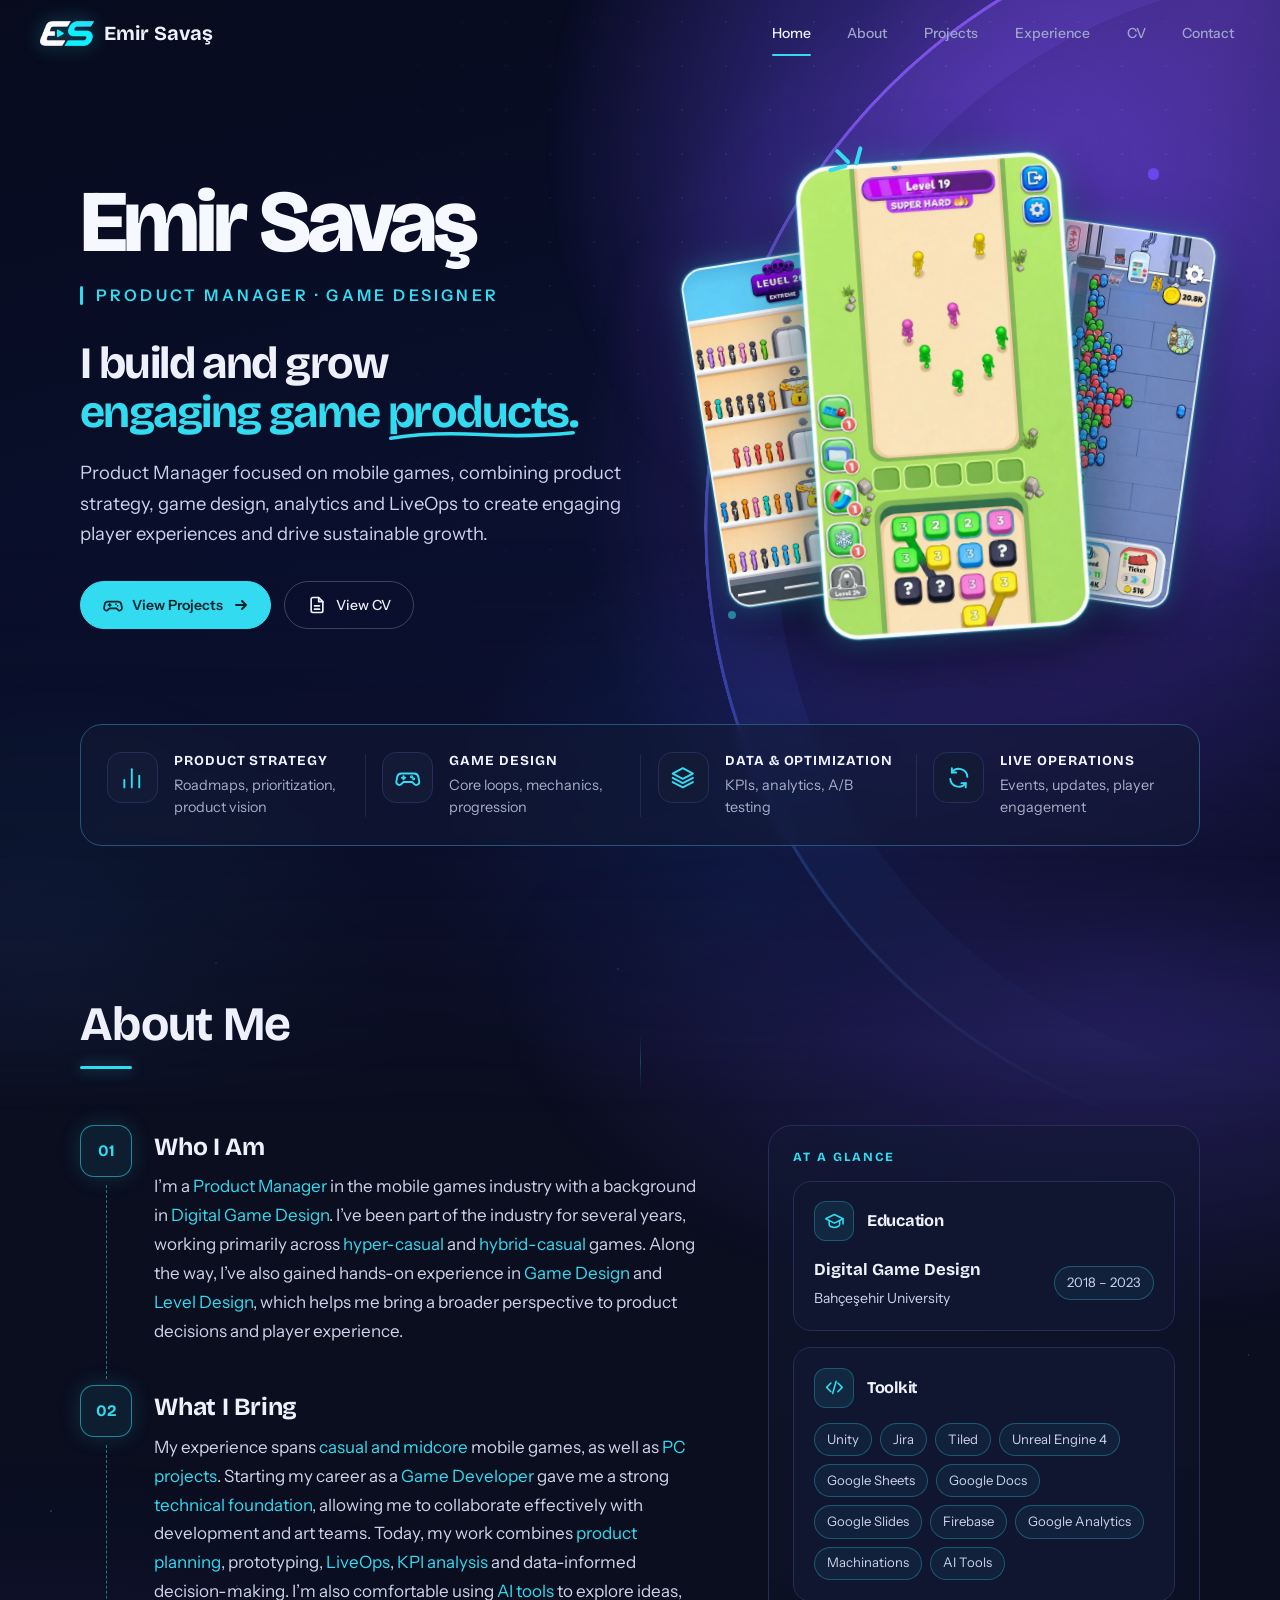
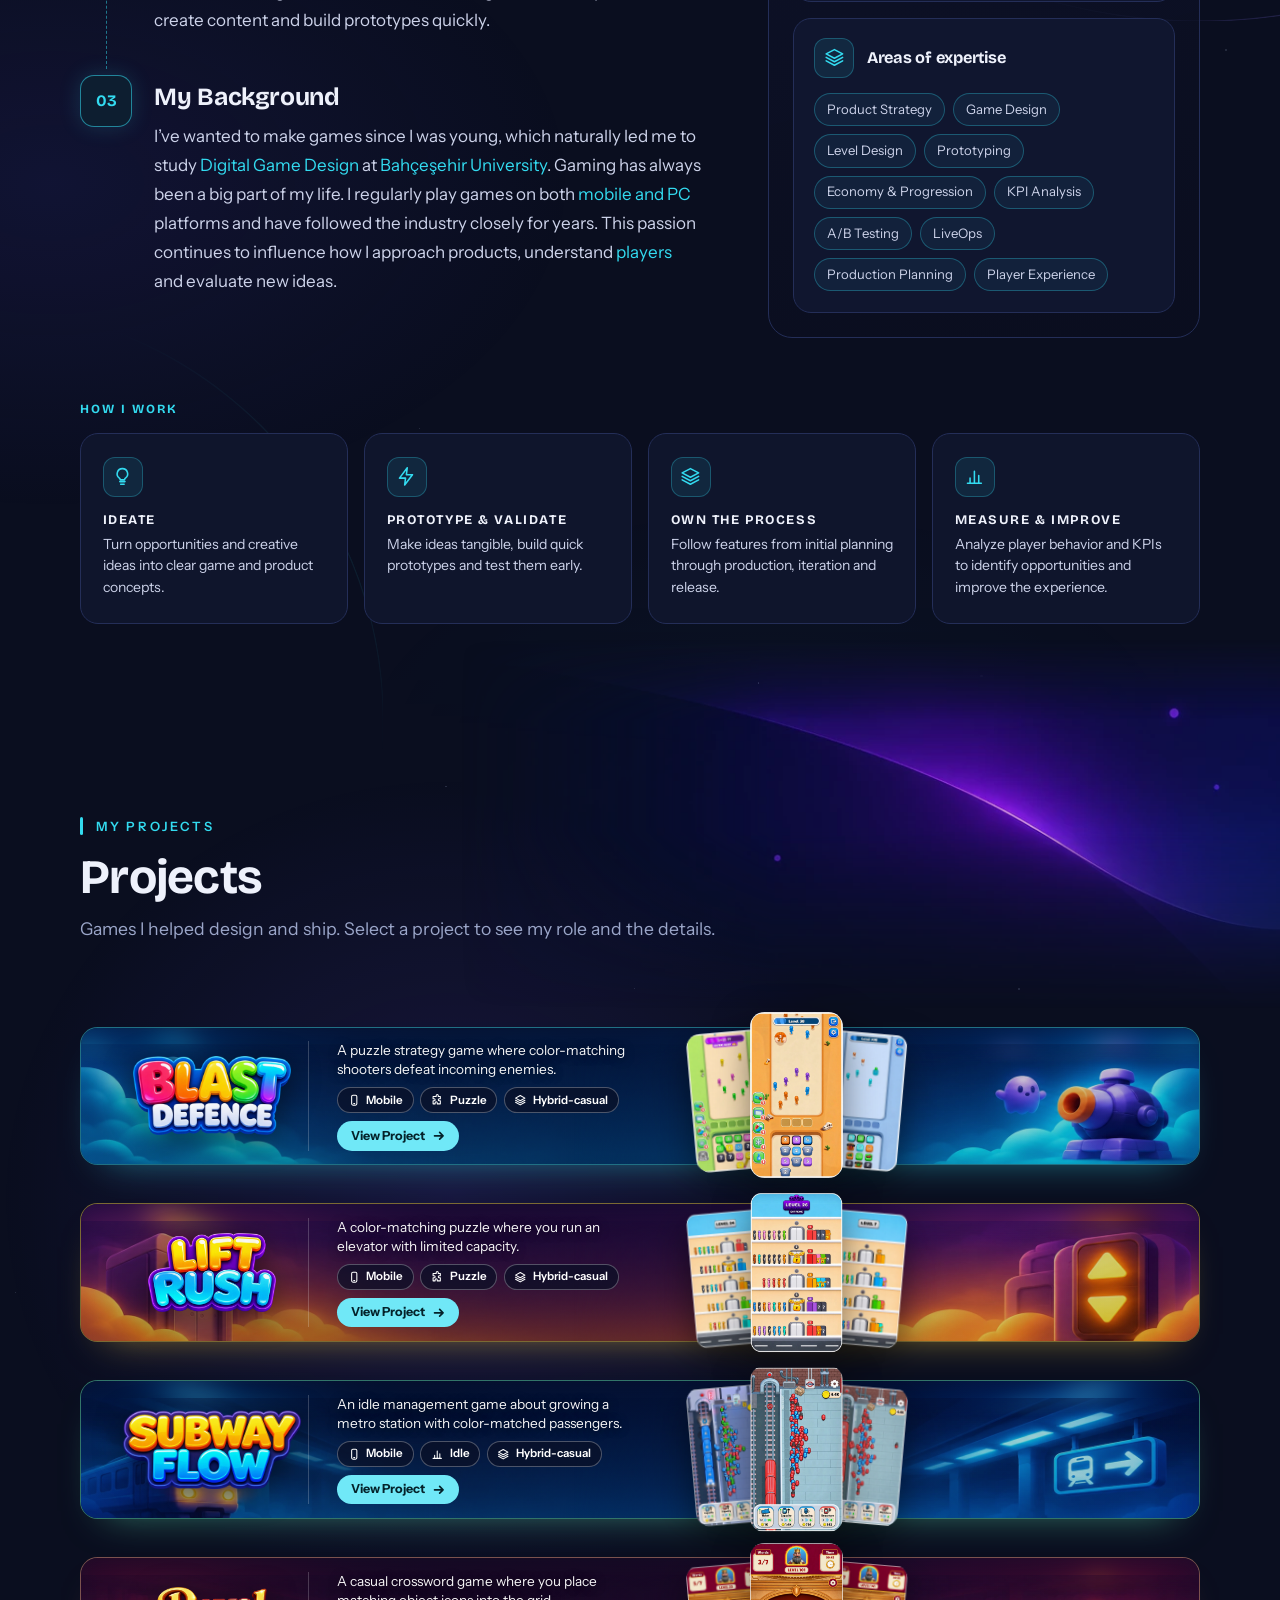
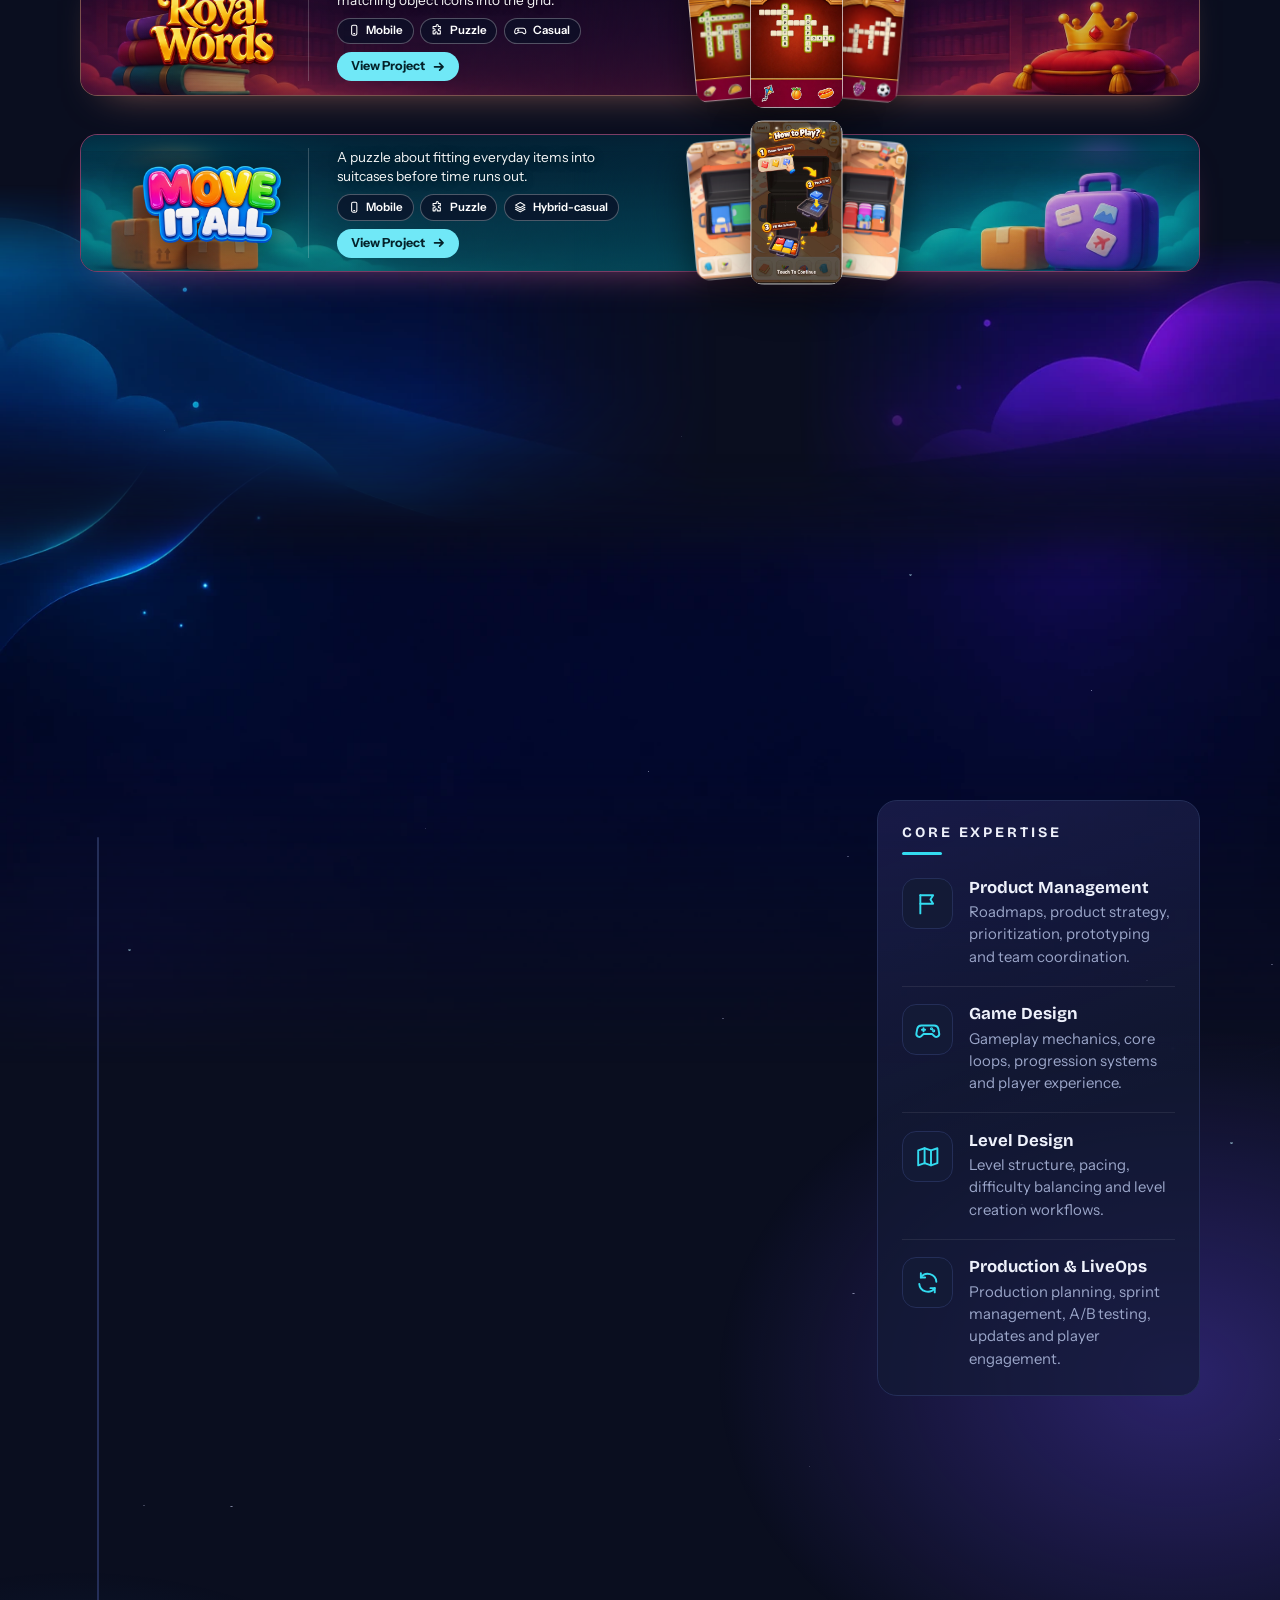
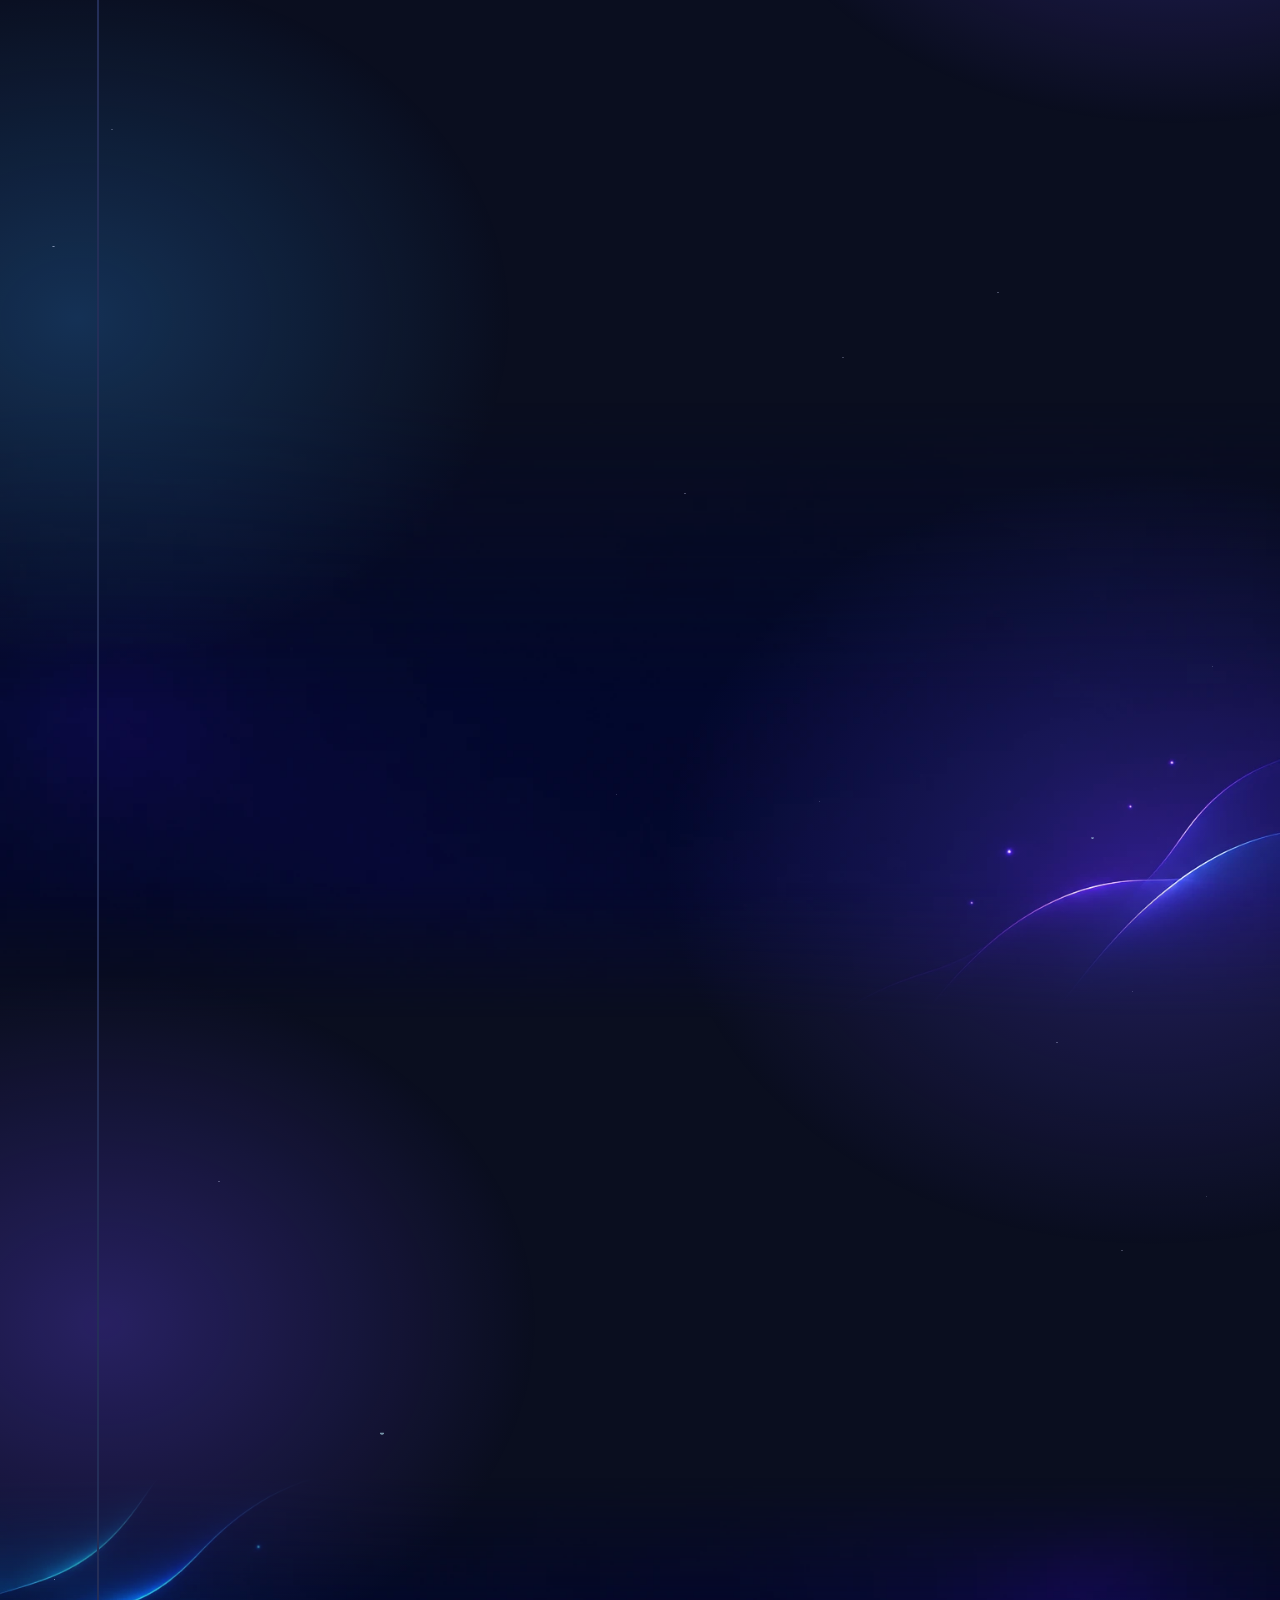
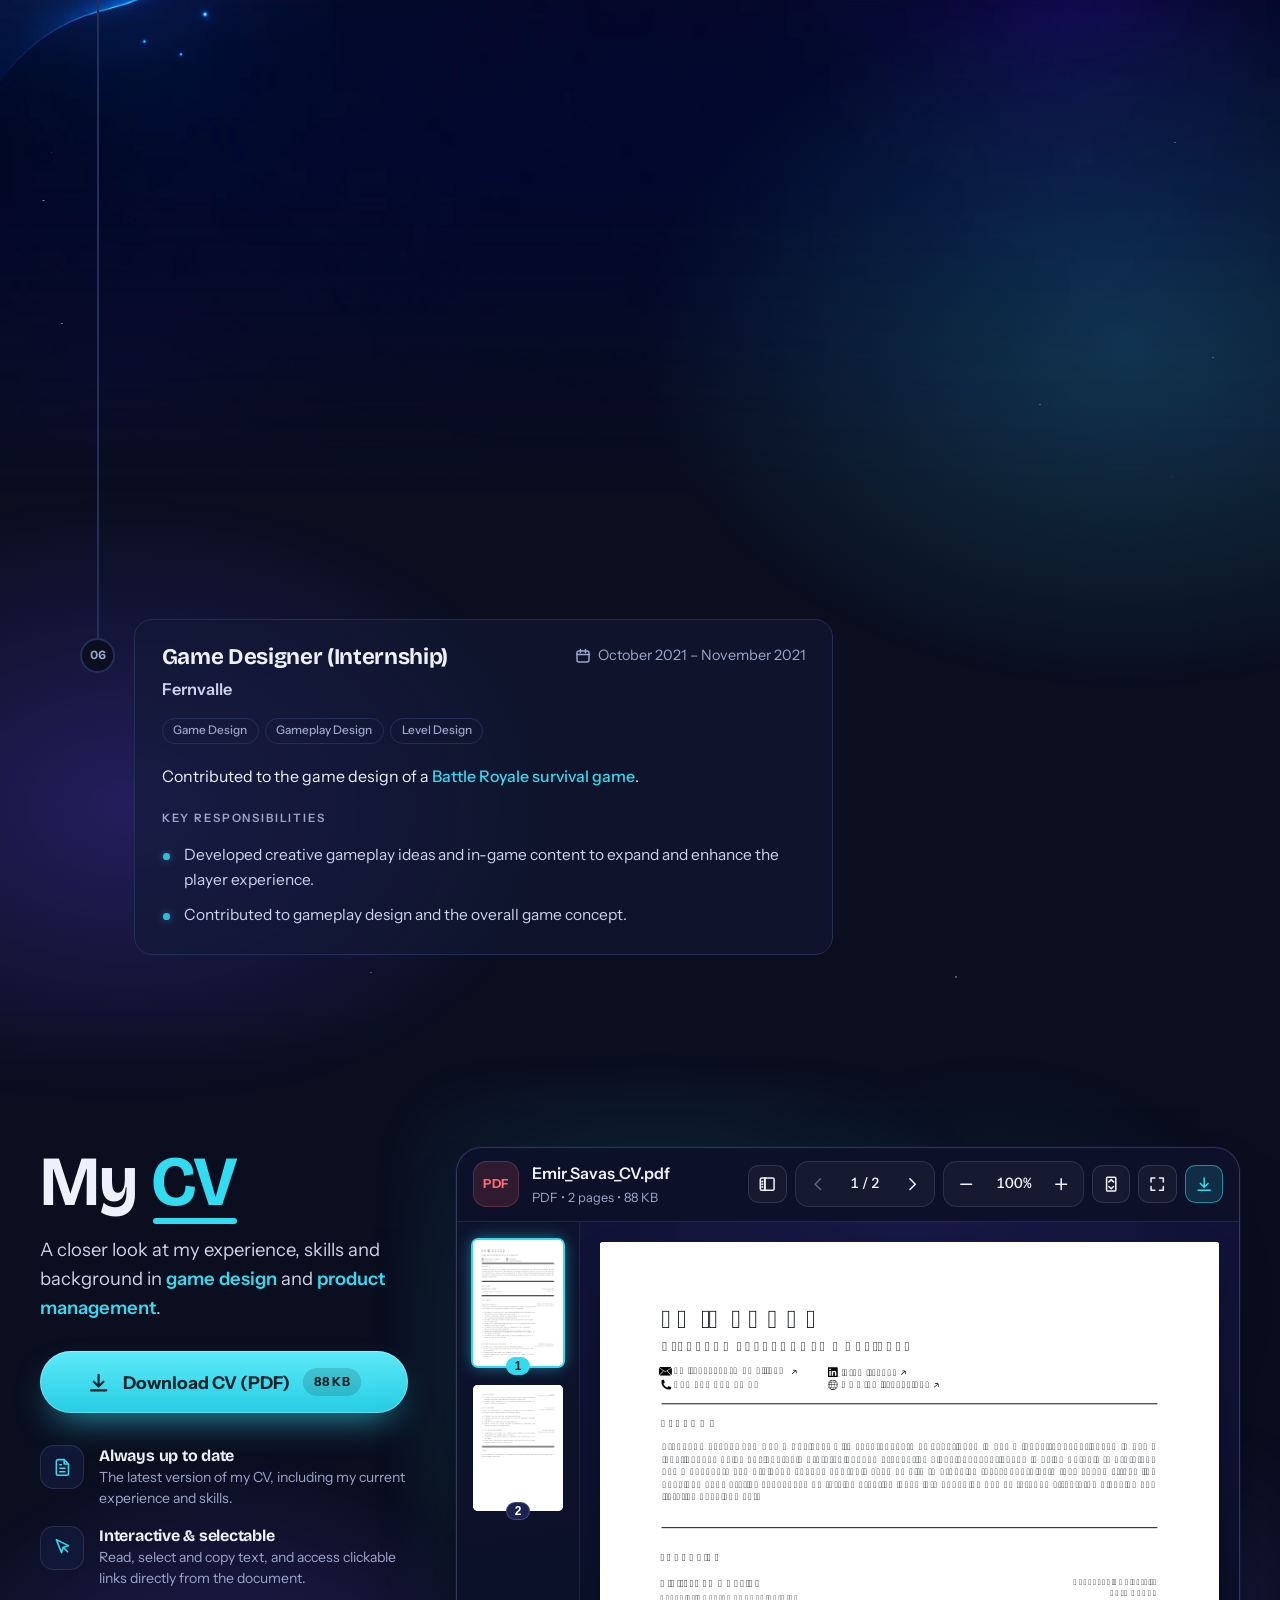
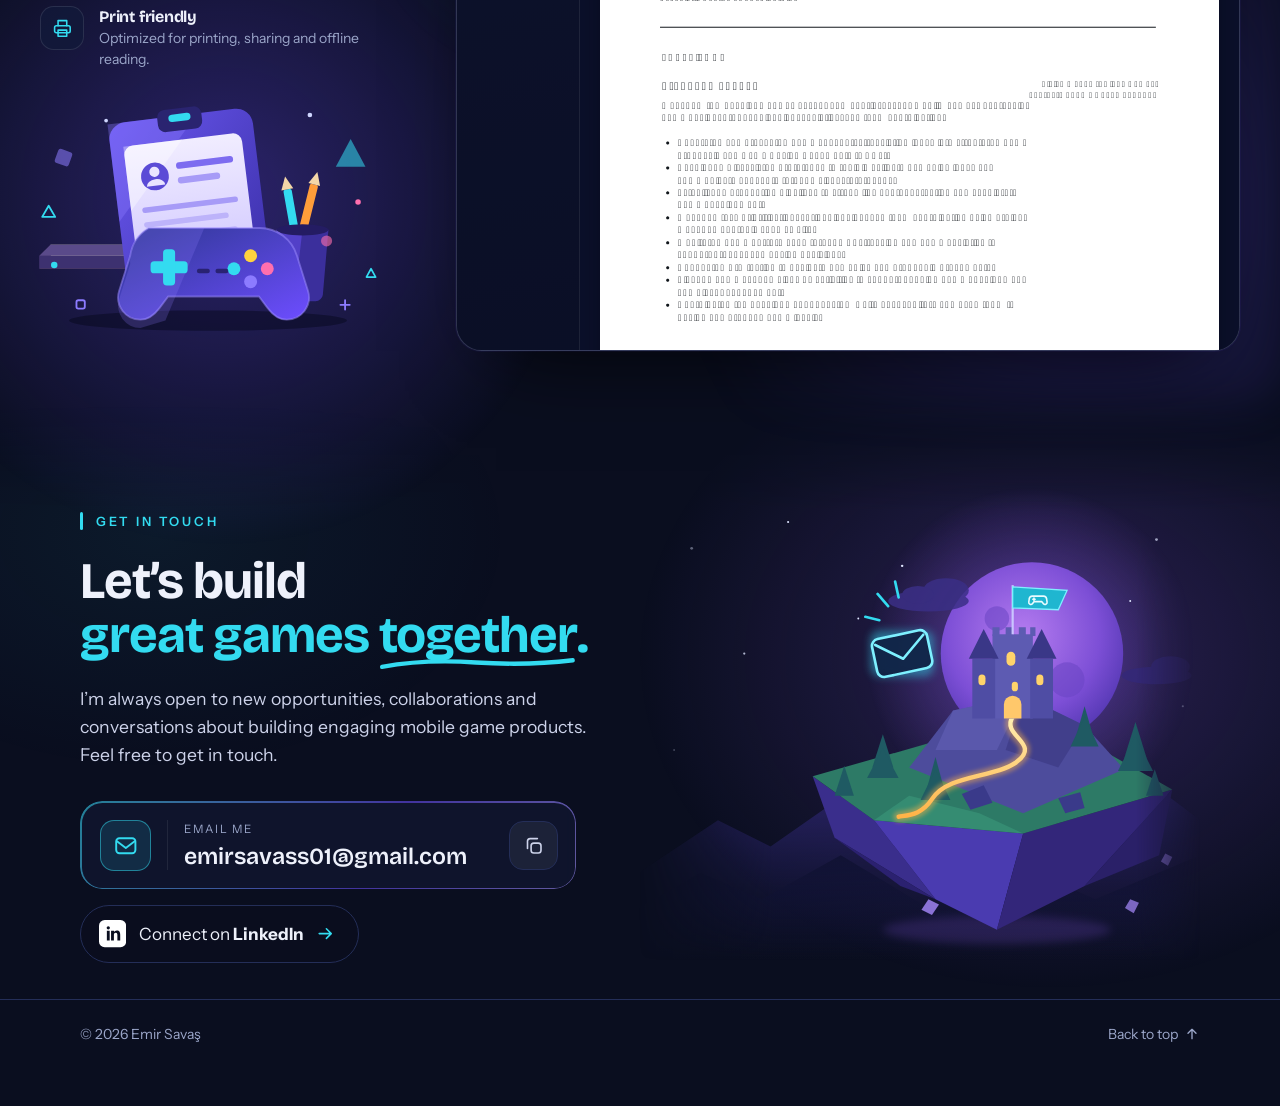
==== index.html @ 20f8f29f "Move It All: role, Tools & Workflow and AI-Assisted Visuals card title Co-Authored-By: Claude Opus 5" ====
<!doctype html>
<html lang="en">
<head>
  <meta charset="utf-8">
  <meta name="viewport" content="width=device-width, initial-scale=1">
  <title>Emir Savaş | Product Manager and Game Designer</title>
  <meta name="description" content="Portfolio of Emir Savaş, a product manager and game designer working on casual and hybrid-casual mobile games.">
  <meta name="theme-color" content="#0a0e1f">
  <link rel="icon" type="image/png" sizes="32x32" href="assets/brand/favicon-32.png">
  <link rel="icon" type="image/png" sizes="64x64" href="assets/brand/favicon-64.png">
  <link rel="apple-touch-icon" href="assets/brand/apple-touch-icon.png">
  <link rel="preconnect" href="https://fonts.googleapis.com">
  <link rel="preconnect" href="https://fonts.gstatic.com" crossorigin>
  <link href="https://fonts.googleapis.com/css2?family=Bricolage+Grotesque:opsz,wght@12..96,500;12..96,700&family=Instrument+Sans:wght@400;500;600&display=swap" rel="stylesheet">
  <script>document.documentElement.classList.add("js");</script>
  <link rel="stylesheet" href="style.css?v=80">
</head>
<body>
  <a class="skip" href="#about" id="skip-link">Skip to content</a>

  <header class="topbar" id="topbar">
    <a class="brand" href="#top" id="brand">
      <img class="brand-mark" src="assets/brand/es-logo-nav.png" alt="" width="46" height="24" aria-hidden="true">
      <span id="brand-name"></span>
    </a>
    <button type="button" class="nav-toggle" id="nav-toggle" aria-expanded="false" aria-controls="nav">
      <span class="nav-toggle-bars" aria-hidden="true"></span>
      <span class="sr-only" id="nav-toggle-label">Menu</span>
    </button>
    <nav id="nav" aria-label="Main"></nav>
  </header>

  <main>
    <section class="hero" id="top" aria-labelledby="hero-name">
      <div class="hero-bg" aria-hidden="true">
        <span class="glow glow-purple"></span>
        <span class="glow glow-cyan"></span>
        <span class="arc arc-a"></span>
        <span class="arc arc-a glow"></span>
        <span class="arc arc-b"></span>
        <span class="arc arc-b glow"></span>
        <span class="dots"></span>
        <span class="particles" id="particles"></span>
      </div>
      <div class="wrap hero-grid">
        <div class="hero-copy">
          <h1 class="hero-name" id="hero-name"></h1>
          <p class="hero-label" id="hero-label"></p>
          <h2 class="hero-headline" id="hero-title"></h2>
          <p class="hero-text" id="hero-text"></p>
          <div class="btn-row" id="hero-actions"></div>
        </div>
        <div class="hero-art" id="hero-art" aria-hidden="true"></div>
      </div>
      <div class="wrap">
        <ul class="expertise" id="expertise"></ul>
      </div>
    </section>

    <section class="wrap section about-section" id="about" aria-labelledby="about-h">
      <div class="ab-bg" aria-hidden="true"><span class="ab-arc ab-arc-a"></span><span class="ab-arc ab-arc-b"></span><span class="ab-dots" id="ab-dots"></span></div>
      <header class="sec-head ab-head"><h2 id="about-h"></h2></header>
      <div class="ab-grid">
        <ol class="ab-steps" id="about-steps"></ol>
        <aside class="ab-side" aria-labelledby="gl-h">
          <h3 class="ab-panel-h" id="gl-h"></h3>
          <div class="glance-list" id="glance-list"></div>
        </aside>
      </div>
      <div class="ab-how" id="about-how" role="group" aria-labelledby="how-label">
        <h3 class="how-label" id="how-label"></h3>
        <ul class="how-list" id="how-list"></ul>
      </div>
    </section>

    <section class="section projects" id="projects" aria-labelledby="proj-h">
      <div class="pj-bg" aria-hidden="true"><span class="pj-tr"></span><span class="pj-bl"></span><span class="pj-br"></span><span class="pj-dots" id="pj-dots"></span></div>
      <div class="wrap">
        <header class="sec-head">
          <p class="eyebrow" id="proj-eyebrow"></p>
          <h2 id="proj-h"></h2>
          <p class="sec-sub" id="proj-intro"></p>
        </header>
      </div>
      <div class="wrap">
        <ul class="pbanners" id="banners"></ul>
      </div>
    </section>

    <section class="section journey-section" id="experience" aria-labelledby="exp-h">
      <div class="exp-bg" aria-hidden="true"><i></i><span class="exp-stars" id="exp-stars"></span></div>
      <div class="wrap">
      <header class="sec-head">
        <p class="eyebrow" id="exp-eyebrow"></p>
        <h2 id="exp-h"></h2>
        <p class="sec-sub" id="exp-sub"></p>
        <svg class="route" viewBox="0 0 260 90" aria-hidden="true"><path d="M4 70c26-4 40 8 66-4s34-30 62-34 38 14 64 6 36-34 52-38"/><circle cx="70" cy="66" r="5"/><circle cx="196" cy="40" r="6"/><path class="flag" d="M242 6v26M242 6l16 6-16 7"/></svg>
      </header>
      <div class="exp-layout">
        <ol class="journey" id="journey"></ol>
        <aside class="core" aria-labelledby="core-h">
          <h3 id="core-h"></h3>
          <ul class="core-list" id="core-list"></ul>
        </aside>
      </div>
      </div>
    </section>

    <section class="section cv-section" id="cv" aria-labelledby="cv-h">
      <div class="cv-wrap">
        <div class="cv-intro">
          <h2 id="cv-h"></h2>
          <p class="cv-desc" id="cv-text"></p>
          <div class="cv-actions" id="cv-actions"></div>
          <ul class="cv-feats" id="cv-feats"></ul>
          <svg class="cv-art" viewBox="0 0 380 252" aria-hidden="true" focusable="false">
            <defs>
              <linearGradient id="ca-board" x1="0" y1="0" x2="1" y2="1"><stop offset="0" stop-color="#6a58f0"/><stop offset="1" stop-color="#3b2fa8"/></linearGradient>
              <linearGradient id="ca-pad" x1="0" y1="0" x2="1" y2="1"><stop offset="0" stop-color="#2d3790"/><stop offset="1" stop-color="#6d4dff"/></linearGradient>
              <linearGradient id="ca-paper" x1="0" y1="0" x2="0" y2="1"><stop offset="0" stop-color="#f1edff"/><stop offset="1" stop-color="#cfc6ff"/></linearGradient>
            </defs>
            <ellipse cx="190" cy="236" rx="150" ry="11" fill="#05081a" opacity=".45"/>
            <!-- book -->
            <g transform="translate(8 150)">
              <polygon points="0,30 100,30 112,18 12,18" fill="#7a5a4a"/>
              <polygon points="12,18 112,18 112,4 12,4" fill="#efe3cf"/>
              <polygon points="0,30 12,18 12,4 0,16" fill="#4a3a6a"/>
              <polygon points="0,16 12,4 112,4 100,16" fill="#5a4a8a"/>
              <polygon points="0,16 100,16 100,30 0,30" fill="#3d3170"/>
              <polygon points="100,16 112,4 112,18 100,30" fill="#2c2358"/>
            </g>
            <!-- clipboard -->
            <g transform="rotate(-7 170 105)">
              <rect x="92" y="14" width="156" height="184" rx="18" fill="url(#ca-board)"/>
              <polygon points="92,14 190,14 92,120" fill="#8c7bff" opacity=".35"/>
              <rect x="106" y="40" width="128" height="146" rx="10" fill="url(#ca-paper)"/>
              <polygon points="106,40 170,40 106,110" fill="#ffffff" opacity=".35"/>
              <rect x="146" y="6" width="48" height="24" rx="8" fill="#2a2470"/>
              <rect x="158" y="12" width="24" height="8" rx="4" fill="#33dbf0"/>
              <circle cx="136" cy="76" r="15" fill="#5b4bd6"/>
              <circle cx="136" cy="71" r="5.500" fill="#e9e4ff"/>
              <path d="M126 86a10 7 0 0 1 20 0Z" fill="#e9e4ff"/>
              <rect x="160" y="64" width="62" height="7" rx="3.500" fill="#7d6cf0"/>
              <rect x="160" y="80" width="46" height="7" rx="3.500" fill="#a79bf7"/>
              <rect x="118" y="108" width="104" height="6" rx="3" fill="#a79bf7"/>
              <rect x="118" y="124" width="92" height="6" rx="3" fill="#bdb3fa"/>
              <rect x="118" y="140" width="100" height="6" rx="3" fill="#bdb3fa"/>
            </g>
            <!-- pencil cup -->
            <g transform="translate(262 92)">
              <rect x="30" y="-4" width="9" height="62" rx="2" fill="#ff9d3a" transform="rotate(14 34 30)"/>
              <polygon points="28,-4 41,-4 34.500,-18" fill="#f4d7a8" transform="rotate(14 34 30)"/>
              <rect x="14" y="2" width="9" height="56" rx="2" fill="#33dbf0" transform="rotate(-10 18 30)"/>
              <polygon points="12,2 25,2 18.500,-12" fill="#f4d7a8" transform="rotate(-10 18 30)"/>
              <path d="M2 46h56l-6 70a8 8 0 0 1-8 7H16a8 8 0 0 1-8-7Z" fill="#3b2f9c"/>
              <path d="M2 46h28l-9 77H16a8 8 0 0 1-8-7Z" fill="#5240c8"/>
              <ellipse cx="30" cy="46" rx="28" ry="6" fill="#241c63"/>
            </g>
            <!-- controller -->
            <g transform="translate(86 128)">
              <path d="M40 8h120a42 42 0 0 1 40 30l12 38a24 24 0 0 1-23 31c-9 0-15-5-21-13l-9-12H61l-9 12c-6 8-12 13-21 13a24 24 0 0 1-23-31l12-38A42 42 0 0 1 40 8Z" fill="url(#ca-pad)"/>
              <path d="M40 8h60L58 108l-27 8a24 24 0 0 1-23-31l12-38A42 42 0 0 1 40 8Z" fill="#8c7bff" opacity=".22"/>
              <path d="M40 8h120a42 42 0 0 1 40 30l12 38a24 24 0 0 1-23 31c-9 0-15-5-21-13l-9-12H61l-9 12c-6 8-12 13-21 13a24 24 0 0 1-23-31l12-38A42 42 0 0 1 40 8Z" fill="none" stroke="#9e8dff" stroke-opacity=".5" stroke-width="2"/>
              <rect x="42" y="44" width="40" height="13" rx="4" fill="#33dbf0"/>
              <rect x="55.500" y="31" width="13" height="39" rx="4" fill="#33dbf0"/>
              <circle cx="150" cy="38" r="7" fill="#ffd23f"/><circle cx="168" cy="52" r="7" fill="#ff6fae"/>
              <circle cx="132" cy="52" r="7" fill="#33dbf0"/><circle cx="150" cy="66" r="7" fill="#8c7bff"/>
              <rect x="92" y="52" width="14" height="5" rx="2.500" fill="#1b1550" opacity=".7"/><rect x="112" y="52" width="14" height="5" rx="2.500" fill="#1b1550" opacity=".7"/>
            </g>
            <!-- small geometric accents -->
            <polygon points="344,40 360,70 328,70" fill="#33dbf0" opacity=".55"/>
            <rect x="26" y="52" width="16" height="16" rx="3" fill="#8c7bff" opacity=".55" transform="rotate(20 34 60)"/>
            <circle cx="318" cy="150" r="6" fill="#ff6fae" opacity=".6"/>
            <g class="cv-fx" fill="none" stroke-linecap="round" stroke-linejoin="round">
              <path class="fx a" d="M18 112l7 12-14 0z" stroke="#33dbf0" stroke-width="2"/>
              <rect class="fx b" x="48" y="214" width="9" height="9" rx="2" stroke="#8c7bff" stroke-width="2"/>
              <circle class="fx c" cx="24" cy="176" r="3.500" fill="#33dbf0"/>
              <path class="fx d" d="M338 214v10M333 219h10" stroke="#8c7bff" stroke-width="2"/>
              <circle class="fx e" cx="352" cy="108" r="3" fill="#ff6fae"/>
              <circle class="fx f" cx="300" cy="14" r="2.500" fill="#cfd6ff"/>
              <circle class="fx g" cx="80" cy="20" r="2" fill="#cfd6ff"/>
              <path class="fx h" d="M366 180l5 9-10 0z" stroke="#33dbf0" stroke-width="1.800"/>
            </g>
          </svg>
        </div>
        <div class="cv-viewer-slot" id="cv-viewer-slot"></div>
      </div>
    </section>
  </main>

  <footer class="section contact" id="contact" aria-labelledby="contact-h">
    <div class="wrap">
    <div class="ct-grid">
      <div class="ct-copy">
        <p class="eyebrow" id="contact-eyebrow"></p>
        <h2 id="contact-h"></h2>
        <p class="ct-text" id="contact-text"></p>
        <div class="ct-mail" id="ct-mail">
          <a class="ct-mail-main" id="ct-mail-link">
            <span class="ct-mail-ico" aria-hidden="true"><svg viewBox="0 0 24 24" fill="none" stroke="currentColor" stroke-width="1.8" stroke-linecap="round" stroke-linejoin="round"><rect x="3" y="5" width="18" height="14" rx="3"/><path d="m4 8 8 6 8-6"/></svg></span>
            <span class="ct-mail-txt"><span class="ct-mail-label" id="ct-mail-label"></span><span class="ct-mail-addr" id="ct-mail-addr"></span></span>
          </a>
          <button type="button" class="ct-copy-btn" id="ct-copy">
            <svg class="i-copy" viewBox="0 0 24 24" aria-hidden="true" fill="none" stroke="currentColor" stroke-width="1.8" stroke-linecap="round" stroke-linejoin="round"><rect x="9" y="9" width="11" height="11" rx="3"/><path d="M5 15V7a3 3 0 0 1 3-3h8"/></svg>
            <svg class="i-check" viewBox="0 0 24 24" aria-hidden="true" fill="none" stroke="currentColor" stroke-width="2.400" stroke-linecap="round" stroke-linejoin="round"><path d="m5 12.500 4.500 4.500L19 7.500"/></svg>
          </button>
          <span class="ct-toast" id="ct-toast" role="status" aria-live="polite"></span>
        </div>
        <a class="ct-in" id="ct-in" target="_blank" rel="noopener">
          <svg class="ct-in-ico" viewBox="0 0 24 24" aria-hidden="true"><rect width="24" height="24" rx="5" fill="#fff"/><path fill="#0a0e1f" d="M6.940 9.500h2.500V18h-2.500V9.500Zm1.250-4a1.450 1.450 0 1 1 0 2.900 1.450 1.450 0 0 1 0-2.900ZM10.900 9.500h2.400v1.160h.04c.34-.64 1.160-1.320 2.380-1.320 2.540 0 3.010 1.670 3.010 3.840V18h-2.500v-4.300c0-1.030-.02-2.350-1.430-2.350-1.440 0-1.650 1.120-1.650 2.280V18h-2.500V9.500Z"/></svg>
          <span id="ct-in-text"></span>
          <svg class="ct-in-arrow" viewBox="0 0 24 24" aria-hidden="true" fill="none" stroke="currentColor" stroke-width="2" stroke-linecap="round" stroke-linejoin="round"><path d="M4 12h15M13 6l6 6-6 6"/></svg>
        </a>
      </div>
      <div class="ct-art" id="ct-art" aria-hidden="false">
        <svg class="ct-svg" viewBox="0 40 640 490" role="img" aria-label="A floating island with a castle under a purple moon, a paper airplane carrying an envelope toward it" focusable="false">
          <defs>
            <radialGradient id="ct-moon" cx="45%" cy="40%" r="60%"><stop offset="0" stop-color="#b57cf0"/><stop offset=".7" stop-color="#7d4fd6"/><stop offset="1" stop-color="#5a3bb8"/></radialGradient>
            <radialGradient id="ct-halo" cx="50%" cy="50%" r="50%"><stop offset="0" stop-color="#8f5cf0" stop-opacity=".55"/><stop offset="1" stop-color="#8f5cf0" stop-opacity="0"/></radialGradient>
            <linearGradient id="ct-trail" x1="0" y1="1" x2="1" y2="0"><stop offset="0" stop-color="#33dbf0" stop-opacity="0"/><stop offset="1" stop-color="#7ef0ff"/></linearGradient>
            <linearGradient id="ct-path" x1="0" y1="0" x2="0" y2="1"><stop offset="0" stop-color="#fff0b3"/><stop offset="1" stop-color="#ffb347"/></linearGradient>
            <linearGradient id="ct-mtn" x1="0" y1="0" x2="0" y2="1"><stop offset="0" stop-color="#2a2468"/><stop offset="1" stop-color="#14153a" stop-opacity="0"/></linearGradient>
            <linearGradient id="ct-mtn2" x1="0" y1="0" x2="0" y2="1"><stop offset="0" stop-color="#101233" stop-opacity=".9"/><stop offset="1" stop-color="#101233" stop-opacity="0"/></linearGradient>
            <filter id="ct-glow" x="-50%" y="-50%" width="200%" height="200%"><feGaussianBlur stdDeviation="5"/></filter>
            <filter id="ct-glow-s" x="-50%" y="-50%" width="200%" height="200%"><feGaussianBlur stdDeviation="2.5"/></filter>
          </defs>
          <circle cx="448" cy="190" r="190" fill="url(#ct-halo)"/>
          <g class="ct-stars" fill="#dfe6ff">
            <circle cx="60" cy="70" r="1.6"/><circle cx="170" cy="40" r="1.2"/><circle cx="300" cy="90" r="1.4"/><circle cx="590" cy="60" r="1.6"/>
            <circle cx="620" cy="250" r="1.2"/><circle cx="250" cy="150" r="1.1"/><circle cx="120" cy="190" r="1.3"/><circle cx="560" cy="130" r="1.1"/><circle cx="40" cy="300" r="1.1"/>
          </g>
          <circle cx="448" cy="190" r="104" fill="url(#ct-moon)"/>
          <g fill="#6a45c4" opacity=".55"><circle cx="408" cy="150" r="14"/><circle cx="488" cy="220" r="20"/><circle cx="423" cy="235" r="9"/></g>
          <g class="ct-cloud ct-cloud-a" fill="#3b2f86" opacity=".85"><ellipse cx="330" cy="130" rx="46" ry="12"/><ellipse cx="350" cy="118" rx="26" ry="14"/><ellipse cx="318" cy="123" rx="18" ry="10"/></g>
          <g class="ct-cloud ct-cloud-b" fill="#34297a" opacity=".8"><ellipse cx="590" cy="215" rx="40" ry="10"/><ellipse cx="606" cy="205" rx="22" ry="12"/></g>
          <path d="M0 440 90 380 150 410 250 340 340 420 430 360 520 410 600 350 640 380V540H0Z" fill="url(#ct-mtn)"/>
          <path d="M0 480 70 440 140 470 230 420 330 480 430 430 520 470 640 420V540H0Z" fill="url(#ct-mtn2)"/>
          <g class="ct-island">
            <g transform="translate(8 0)">
              <ellipse cx="400" cy="505" rx="130" ry="16" fill="#8f5cf0" opacity=".18" filter="url(#ct-glow)"/>
              <polygon points="190,330 260,380 330,470 215,400" fill="#3a2e8c"/>
              <polygon points="260,380 430,395 400,505 330,470" fill="#4a3bb0"/>
              <polygon points="430,395 600,345 500,455 400,505" fill="#33267a"/>
              <polygon points="215,400 330,470 290,455" fill="#2b2170"/>
              <polygon points="500,455 600,345 585,420" fill="#2a2068"/>
              <polygon points="190,330 330,290 520,300 600,345 430,395 260,380" fill="#2d7a66"/>
              <polygon points="260,380 430,395 380,372 300,352" fill="#3a9478" opacity=".7"/>
              <polygon points="300,320 350,255 430,238 500,272 545,322 430,372" fill="#4d4c9c"/>
              <polygon points="350,255 430,238 400,300 330,300" fill="#6361b8" opacity=".6"/>
              <polygon points="430,238 500,272 470,320 410,300" fill="#3c3a85" opacity=".7"/>
              <g fill="#1f5a63">
                <polygon points="258,320 270,282 282,320"/><polygon points="252,332 270,298 288,332"/>
                <polygon points="545,310 558,268 571,310"/><polygon points="538,324 558,284 578,324"/>
                <polygon points="490,285 500,250 510,285"/><polygon points="484,296 500,262 516,296"/>
                <polygon points="320,345 330,308 340,345"/><polygon points="313,357 330,322 347,357"/>
                <polygon points="215,352 226,318 237,352"/><polygon points="570,352 580,322 590,352"/>
              </g>
              <g fill="#3a3a8a"><polygon points="360,350 385,340 395,360 370,368"/><polygon points="470,355 495,348 500,366 478,372"/></g>
              <path d="M418 262c-14 22 34 30 4 52-26 18-78 14-96 42-12 18-26 18-38 20" fill="none" stroke="#ffb347" stroke-width="12" stroke-linecap="round" opacity=".45" filter="url(#ct-glow-s)"/>
              <path d="M418 262c-14 22 34 30 4 52-26 18-78 14-96 42-12 18-26 18-38 20" fill="none" stroke="url(#ct-path)" stroke-width="5" stroke-linecap="round"/>
              <g class="ct-castle">
                <rect x="395" y="168" width="46" height="96" fill="#5d5bb2"/>
                <rect x="372" y="196" width="26" height="68" fill="#4f4da4"/><rect x="438" y="196" width="26" height="68" fill="#4f4da4"/>
                <polygon points="368,196 385,162 402,196" fill="#3a3787"/><polygon points="434,196 451,162 468,196" fill="#3a3787"/>
                <g fill="#5d5bb2"><rect x="395" y="160" width="8" height="10"/><rect x="410" y="160" width="8" height="10"/><rect x="425" y="160" width="8" height="10"/><rect x="438" y="160" width="6" height="10"/></g>
                <g class="ct-win" fill="#ffd36b"><rect x="411" y="188" width="10" height="16" rx="5"/><rect x="379" y="214" width="8" height="12" rx="4"/><rect x="445" y="214" width="8" height="12" rx="4"/><rect x="417" y="222" width="7" height="11" rx="3.500"/></g>
                <path class="ct-door" d="M408 264v-16a10 10 0 0 1 20 0v16Z" fill="#ffc86b"/>
                <line x1="418" y1="168" x2="418" y2="112" stroke="#c9c5ff" stroke-width="2.500"/>
                <g class="ct-flag"><path d="M418 114 480 118 470 140 418 138Z" fill="#1fb6d0"/><path d="M418 114 480 118 470 140 418 138Z" fill="none" stroke="#7ef0ff" stroke-width="1.500"/>
                <g transform="translate(436 120) scale(.9)" fill="none" stroke="#e9fbff" stroke-width="2" stroke-linecap="round" stroke-linejoin="round"><path d="M5 5h14a4 4 0 0 1 4 3.600l.6 4a2.600 2.600 0 0 1-4.600 2L17 12H7l-2 2.600a2.600 2.600 0 0 1-4.600-2l.6-4A4 4 0 0 1 5 5Z"/><path d="M7 7.500v3M5.500 9h3"/></g></g>
              </g>
            </g>
          </g>
          <path class="ct-trail" pathLength="1" d="M40 410C120 400 220 360 262 300" fill="none" stroke="url(#ct-trail)" stroke-width="5" stroke-linecap="round"/>
          <g class="ct-plane">
            <g transform="translate(180 262)">
              <polygon points="0,38 128,-2 60,70" fill="#8af0ff"/>
              <polygon points="60,70 128,-2 50,34" fill="#33dbf0"/>
              <polygon points="0,38 50,34 60,70" fill="#1fa3c4"/>
              <polygon points="0,38 128,-2" fill="none"/>
            </g>
          </g>
          <g class="ct-env" transform="translate(268 168)">
            <rect class="ct-env-glow" x="-4" y="-4" width="72" height="52" rx="10" fill="#33dbf0" opacity=".45" filter="url(#ct-glow)"/>
            <g transform="rotate(-12 32 22)">
              <rect x="0" y="0" width="64" height="44" rx="8" fill="#0e1b3c" fill-opacity=".85" stroke="#7ef0ff" stroke-width="3"/>
              <path d="m4 6 28 22L60 6" fill="none" stroke="#7ef0ff" stroke-width="3" stroke-linecap="round" stroke-linejoin="round"/>
            </g>
          </g>
          <g class="ct-spark" stroke="#33dbf0" stroke-width="3" stroke-linecap="round"><path d="M272 122l12 14M292 108l4 18M258 148l16 4"/></g>
          <g class="ct-bits" fill="#a98bff"><polygon points="330,470 342,476 334,488 322,482" opacity=".8"/><polygon points="560,470 570,474 564,486 554,480" opacity=".7"/><polygon points="600,418 608,422 603,432 595,427" opacity=".6"/></g>
        </svg>
      </div>
    </div>
    <div class="ct-foot">
      <p class="ct-copyright" id="copyright"></p>
      <a class="ct-tag" id="ct-tag" href="#top"></a>
    </div>
    </div>
  </footer>

  <script src="content.js?v=80"></script>
  <script src="script.js?v=80"></script>
  <script src="analytics.js?v=80"></script>
  <script type="module" src="cv.js?v=80"></script>
</body>
</html>
---- style.css ----
/* =========================================================
   Design system
   Dark navy base, cyan as the one accent, purple only as
   atmosphere. Every section below reads from these tokens.
   ========================================================= */
:root {
  --bg: #0a0e1f;
  --bg-raise: #0e1429;
  --surface: #131a36;
  --surface-2: #1b2449;
  --line: #242e58;
  --line-soft: rgba(255, 255, 255, 0.08);
  --text: #eef1fb;
  --text-soft: #cdd3ea;
  --muted: #9ba6c9;
  --accent: #33dbf0;
  --accent-strong: #70e8f7;
  --accent-ink: #04222a;
  --violet: #6d4dff;
  color-scheme: dark;

  --font-head: "Bricolage Grotesque", "Segoe UI", system-ui, sans-serif;
  --font-body: "Instrument Sans", "Segoe UI", system-ui, sans-serif;

  --step--1: 0.875rem;
  --step-0: 1.0625rem;
  --step-1: 1.25rem;
  --step-2: clamp(1.7rem, 3.4vw, 2.3rem);

  --gutter: clamp(1.25rem, 5vw, 2.5rem);
  --max: 70rem;
  --bar: 4.25rem;
  --ease: cubic-bezier(0.2, 0.8, 0.2, 1);
}

*, *::before, *::after { box-sizing: border-box; }
html { scroll-behavior: smooth; scroll-padding-top: calc(var(--bar) + 0.5rem); }
body {
  margin: 0;
  background-color: var(--bg);
  color: var(--text);
  font: 400 var(--step-0)/1.65 var(--font-body);
  -webkit-font-smoothing: antialiased;
}
body.lock { overflow: hidden; }
img { max-width: 100%; display: block; }
a { color: inherit; }
ul, ol { margin: 0; padding: 0; }
:focus-visible { outline: 2px solid var(--accent); outline-offset: 3px; border-radius: 6px; }

.wrap { width: min(100% - 2 * var(--gutter), var(--max)); margin-inline: auto; }
.section { padding-block: clamp(3.5rem, 8vw, 6rem); }
h1, h2, h3, h4 { font-family: var(--font-head); line-height: 1.1; margin: 0; letter-spacing: -0.015em; }
h2 { font-size: var(--step-2); font-weight: 700; margin-bottom: 1.75rem; text-wrap: balance; }
p { margin: 0 0 1rem; }
.sr-only { position: absolute; width: 1px; height: 1px; overflow: hidden; clip: rect(0 0 0 0); white-space: nowrap; }

.skip { position: absolute; left: -999px; top: 0.5rem; background: var(--accent); color: var(--accent-ink); padding: 0.5rem 0.9rem; border-radius: 8px; z-index: 100; }
.skip:focus { left: 0.5rem; }

/* ---------- Buttons ---------- */
.btn {
  display: inline-flex; align-items: center; justify-content: center; gap: 0.55rem;
  min-height: 3rem; padding: 0.6rem 1.35rem;
  border: 1px solid rgba(255, 255, 255, 0.22); border-radius: 999px;
  background: transparent; color: var(--text);
  font: 500 var(--step--1)/1 var(--font-body); text-decoration: none; cursor: pointer;
  transition: background 0.2s, border-color 0.2s, transform 0.2s var(--ease), box-shadow 0.2s;
}
.btn:hover { background: rgba(255, 255, 255, 0.07); border-color: rgba(255, 255, 255, 0.4); transform: translateY(-2px); }
.btn svg { transition: transform 0.25s var(--ease); }
.btn:hover svg { transform: translateX(3px); }
.btn-primary { background: var(--accent); border-color: var(--accent); color: var(--accent-ink); font-weight: 600; }
.btn-primary:hover { background: var(--accent-strong); border-color: var(--accent-strong); box-shadow: 0 10px 28px -10px rgba(51, 219, 240, 0.7); }
.btn .btn-ico { transition: transform 0.25s var(--ease); }
.btn:hover .btn-ico { transform: none; }
.hero .btn { gap: 0.6rem; }
.btn-row { display: flex; flex-wrap: wrap; gap: 0.8rem; margin: 0; }

/* ---------- Top bar ---------- */
.topbar {
  position: sticky; top: 0; z-index: 30;
  display: flex; align-items: center; justify-content: space-between; gap: 1rem;
  min-height: var(--bar); padding: 0 var(--gutter);
  background: transparent; border-bottom: 1px solid transparent;
  transition: background 0.3s, border-color 0.3s, backdrop-filter 0.3s;
}
.topbar.scrolled {
  background: color-mix(in srgb, var(--bg) 86%, transparent);
  backdrop-filter: blur(12px);
  border-bottom-color: var(--line-soft);
}
.brand { display: inline-flex; align-items: center; gap: 0.65rem; font-family: var(--font-head); font-weight: 700; font-size: 1.25rem; text-decoration: none; white-space: nowrap; }
.brand-mark { display: block; height: 1.55rem; width: auto; filter: drop-shadow(0 0 10px rgba(51, 219, 240, 0.35)); }
#nav { display: flex; gap: clamp(0.5rem, 2vw, 1.6rem); }
#nav a {
  position: relative; padding: 0.5rem 0.35rem; color: var(--muted); text-decoration: none;
  font-size: var(--step--1); font-weight: 500; transition: color 0.2s;
}
#nav a::after {
  content: ""; position: absolute; left: 0.35rem; right: 0.35rem; bottom: -0.2rem; height: 2px; border-radius: 2px;
  background: var(--accent); transform: scaleX(0); transform-origin: left; transition: transform 0.35s var(--ease);
}
#nav a:hover { color: var(--text); }
#nav a[aria-current="true"] { color: var(--text); }
#nav a[aria-current="true"]::after { transform: scaleX(1); }

.nav-toggle {
  display: none; width: 2.75rem; height: 2.75rem; padding: 0; border: 1px solid var(--line); border-radius: 12px;
  background: var(--surface); color: var(--text); cursor: pointer; place-items: center;
}
.nav-toggle-bars, .nav-toggle-bars::before, .nav-toggle-bars::after {
  display: block; width: 1.15rem; height: 2px; border-radius: 2px; background: currentColor; transition: transform 0.3s var(--ease), opacity 0.2s;
}
.nav-toggle-bars { position: relative; }
.nav-toggle-bars::before, .nav-toggle-bars::after { content: ""; position: absolute; left: 0; }
.nav-toggle-bars::before { top: -6px; }
.nav-toggle-bars::after { top: 6px; }
.nav-toggle[aria-expanded="true"] .nav-toggle-bars { background: transparent; }
.nav-toggle[aria-expanded="true"] .nav-toggle-bars::before { top: 0; transform: rotate(45deg); }
.nav-toggle[aria-expanded="true"] .nav-toggle-bars::after { top: 0; transform: rotate(-45deg); }

@media (max-width: 48rem) {
  .nav-toggle { display: grid; }
  #nav {
    position: absolute; top: 100%; left: 0; right: 0; flex-direction: column; gap: 0;
    padding: 0.5rem var(--gutter) 1rem; background: color-mix(in srgb, var(--bg) 96%, transparent); backdrop-filter: blur(14px);
    border-bottom: 1px solid var(--line-soft);
    visibility: hidden; opacity: 0; transform: translateY(-8px);
    transition: opacity 0.25s, transform 0.3s var(--ease), visibility 0s 0.3s;
  }
  #nav.open { visibility: visible; opacity: 1; transform: none; transition-delay: 0s; }
  #nav a { padding: 0.9rem 0; font-size: 1.05rem; border-bottom: 1px solid var(--line-soft); }
  #nav a::after { display: none; }
  #nav a[aria-current="true"] { color: var(--accent); }
}

/* ---------- Hero ---------- */
.hero { position: relative; isolation: isolate; overflow-x: clip; overflow-y: visible; margin-top: calc(-1 * var(--bar)); padding-top: calc(var(--bar) + clamp(2.5rem, 7vw, 5rem)); padding-bottom: clamp(2rem, 5vw, 3.5rem); }
.hero-bg { position: absolute; inset: 0 0 -16rem; z-index: -1; pointer-events: none;
  background:
    radial-gradient(48% 62% at 80% 42%, rgba(124, 77, 255, 0.5), transparent 72%),
    radial-gradient(34% 44% at 58% 78%, rgba(36, 104, 255, 0.28), transparent 72%),
    radial-gradient(30% 40% at 0% 100%, rgba(109, 77, 255, 0.34), transparent 70%),
    radial-gradient(40% 50% at 96% 0%, rgba(168, 85, 247, 0.28), transparent 70%),
    linear-gradient(165deg, #070b1d 0%, #0a1030 50%, #150f4a 100%); -webkit-mask-image: linear-gradient(#000 45%, transparent 96%); mask-image: linear-gradient(#000 45%, transparent 96%); }
.glow { position: absolute; border-radius: 50%; will-change: translate; }
.glow-purple {
  width: 62rem; height: 62rem; right: -16rem; top: -22rem;
  background: radial-gradient(closest-side, rgba(124, 77, 255, 0.5), rgba(109, 77, 255, 0.3) 55%, transparent);
  translate: calc(var(--px, 0) * -0.5px) calc(var(--sy, 0) * 0.14px);
}
.glow-cyan {
  width: 44rem; height: 44rem; left: -18rem; bottom: -14rem;
  background: radial-gradient(closest-side, rgba(51, 219, 240, 0.16), transparent);
  translate: 0 calc(var(--sy, 0) * -0.06px);
}
.particles { position: absolute; inset: 0; pointer-events: none; }
.particles b { position: absolute; width: 6px; height: 6px; border-radius: 50%; background: var(--accent); opacity: 0; }
.particles i { position: absolute; width: var(--s, 2px); height: var(--s, 2px); border-radius: 50%; background: var(--accent); opacity: 0; }
@media (prefers-reduced-motion: reduce) { .particles { display: none; } }
.arc { --t: 3px; position: absolute; border-radius: 50%; aspect-ratio: 1; pointer-events: none;
  background: linear-gradient(145deg, rgba(168, 85, 247, 1), rgba(70, 110, 255, 0.9) 45%, rgba(51, 219, 240, 0.8) 75%, rgba(109, 77, 255, 0.34));
  -webkit-mask: radial-gradient(closest-side, transparent calc(100% - var(--t) - 1px), #000 calc(100% - var(--t)), #000 calc(100% - 0.5px), transparent); mask: radial-gradient(closest-side, transparent calc(100% - var(--t) - 1px), #000 calc(100% - var(--t)), #000 calc(100% - 0.5px), transparent);
  opacity: 0.8; }
.arc.glow { --t: 70px; opacity: 0.16; }
.arc-a { width: 78rem; left: 55%; top: -6rem; }
.arc-b { display: none; }
@media (max-width: 40rem) { .arc-a { width: 34rem; left: 34%; top: 3rem; } .arc-b { display: block; width: 40rem; left: -26rem; bottom: -28rem; } .arc.glow { --t: 44px; opacity: 0.1; } .arc-b.glow { opacity: 0.14; } }
.arc-b.glow { display: none; }
@media (max-width: 40rem) { .arc-b.glow { display: block; } }
.dots {
  position: absolute; inset: 0;
  background-image: radial-gradient(rgba(255, 255, 255, 0.9) 1px, transparent 1.4px); background-size: 44px 44px; opacity: 0.09;
  -webkit-mask-image: radial-gradient(60% 70% at 72% 25%, #000, transparent); mask-image: radial-gradient(60% 70% at 72% 25%, #000, transparent);
  translate: 0 calc(var(--sy, 0) * 0.05px);
}

.hero-grid { display: grid; gap: 2.5rem; align-items: center; }
@media (min-width: 60rem) { .hero-grid { grid-template-columns: minmax(0, 1.12fr) minmax(0, 1fr); gap: 2rem; } }

.hero-name { margin: 0; font-size: clamp(3.1rem, 8.4vw, 5.5rem); font-weight: 800; letter-spacing: -0.045em; line-height: 0.98; color: #f6f8ff; }
.hero-label {
  display: flex; align-items: center; gap: 0.8rem; margin: 1.1rem 0 1.9rem;
  font-size: clamp(0.82rem, 1.6vw, 1rem); font-weight: 600; letter-spacing: 0.2em; text-transform: uppercase; color: var(--accent);
}
.hero-label::before { content: ""; flex: none; width: 3px; height: 1.15rem; border-radius: 2px; background: var(--accent); }
.hero-headline { margin: 0; max-width: 38rem; font-size: clamp(2rem, 4.2vw, 2.8rem); font-weight: 700; letter-spacing: -0.035em; line-height: 1.08; color: var(--text); }
@media (min-width: 60rem) { .hero-headline .hl-main, .hero-headline .hl-lead { white-space: nowrap; } }
.hero-headline .hl-lead { display: block; }
.hero-headline .hl-main { display: block; }
.hero-headline .hl-ul { position: relative; display: inline-block; }
.hero-headline .hl-ul svg { position: absolute; left: 0; bottom: -0.12em; width: 100%; height: 0.24em; overflow: visible; }
.hero-headline .hl-ul path { fill: none; stroke: var(--accent); stroke-width: 4; stroke-linecap: round; }
.hero-headline .hl { color: var(--accent); }
.hero-text { max-width: 34rem; margin: 1.4rem 0 2rem; font-size: clamp(1.05rem, 1.7vw, 1.15rem); line-height: 1.65; color: var(--text-soft); }

/* Hero art: real game screenshots, overlapped and tilted */
.hero-art {
  position: relative; width: 100%; max-width: 34rem; margin-inline: auto; height: clamp(21rem, 40vw, 34rem);
  translate: 0 calc(var(--sy, 0) * -0.05px);
}
.art-card {
  position: absolute; aspect-ratio: 676 / 1200; rotate: var(--r, 0deg);
  translate: calc(var(--px, 0) * var(--depth, 1) * 1px) calc(var(--py, 0) * var(--depth, 1) * 1px);
  filter: drop-shadow(0 0 1.5px rgba(51, 219, 240, 0.9)) drop-shadow(0 0 14px rgba(51, 219, 240, 0.28)) drop-shadow(0 26px 34px rgba(3, 5, 16, 0.6));
  transition: translate 0.5s var(--ease), filter 0.4s;
}
.art-card:hover { filter: drop-shadow(0 0 2px rgba(120, 240, 255, 1)) drop-shadow(0 0 26px rgba(51, 219, 240, 0.55)) drop-shadow(0 26px 34px rgba(3, 5, 16, 0.6)); }
.hero-art::before { content: ""; position: absolute; inset: 8% -6% 4%; z-index: 0; pointer-events: none; background: radial-gradient(closest-side, rgba(51, 219, 240, 0.16), transparent 72%); }
.art-card img { width: 100%; height: 100%; object-fit: contain; }
.art-1 { --depth: 0.55; --r: -9deg; height: 70%; left: 3%; top: 19%; z-index: 1; }
.art-2 { --depth: 1; --r: -4deg; height: 93%; left: 0; right: 0; margin-inline: auto; top: 2%; z-index: 3; }
.art-3 { --depth: 1.5; --r: 8deg; height: 74%; right: 1%; top: 14%; z-index: 2; }
.art-spark { position: absolute; z-index: 4; left: 27%; top: -1%; width: 3.4rem; color: var(--accent); }
.art-spark path { fill: none; stroke: currentColor; stroke-width: 3; stroke-linecap: round; }
.art-dot { position: absolute; z-index: 0; border-radius: 50%; }
.art-dot-a { width: 0.7rem; height: 0.7rem; right: 8%; top: 4%; background: var(--violet); opacity: 0.8; }
.art-dot-b { width: 0.5rem; height: 0.5rem; left: 8%; bottom: 8%; background: var(--accent); opacity: 0.7; }

@media (prefers-reduced-motion: no-preference) {
  .art-card > img { animation: float var(--dur, 7s) ease-in-out infinite; animation-delay: var(--delay, 0s); transition: scale 0.4s var(--ease); }
  .art-card:hover > img { scale: 1.04; }
  .art-1 { --delay: -2s; --dur: 7.8s; }
  .art-2 { --delay: -4.5s; --dur: 6.6s; }
  .art-3 { --delay: -1s; --dur: 8.6s; }
  .art-spark { animation: float 5s ease-in-out infinite -1s; }
  .glow-purple { animation: breathe 16s ease-in-out infinite; }
  .glow-cyan { animation: breathe 20s ease-in-out -6s infinite; }
  .particles b { animation: ping 11s ease-out var(--w, 0s) infinite; }
  .particles i { animation: drift var(--t, 16s) ease-in-out var(--w, 0s) infinite; }
}
@keyframes float { 0%, 100% { translate: 0 0; } 50% { translate: 0 -0.7rem; } }
@keyframes draw { to { stroke-dashoffset: 0; } }
@keyframes ping { 0% { opacity: 0; scale: 1; } 4% { opacity: 0.9; } 14% { opacity: 0; scale: 5; } 100% { opacity: 0; scale: 5; } }
@keyframes breathe { 0%, 100% { scale: 1; opacity: 1; } 50% { scale: 1.08; opacity: 0.8; } }
@keyframes drift { 0%, 100% { translate: 0 0; opacity: 0; } 20%, 80% { opacity: 0.55; } 50% { translate: 8px -26px; opacity: 0.4; } }

@media (max-width: 40rem) {
  .hero-art { height: 18.5rem; max-width: 22rem; }
  .art-spark { left: 24%; width: 2.4rem; }
  .hero-label { position: relative; margin-bottom: 2.4rem; }
  .hero-label::after { content: ""; position: absolute; left: 0; bottom: -1rem; width: 3.4rem; height: 2px; border-radius: 2px; background: var(--accent); }
}
}

@media (prefers-reduced-motion: no-preference) {
  .topbar { animation: nav-in 0.6s var(--ease) backwards; }
  .hero-headline .hl { animation: fade-in 0.9s ease 0.62s backwards; }
  .hero-headline .hl-ul path { stroke-dasharray: 1; stroke-dashoffset: 1; animation: draw 0.9s var(--ease) 1.1s forwards; }
}
@keyframes nav-in { from { opacity: 0; transform: translateY(-12px); } }

/* ---------- Expertise strip ---------- */
.expertise {
  list-style: none; display: grid; gap: 0.25rem; grid-template-columns: 1fr;
  margin: clamp(2.5rem, 6vw, 4rem) 0 0; padding: 0.6rem;
  border: 1px solid color-mix(in srgb, var(--accent) 22%, var(--line)); border-radius: 22px;
  background: color-mix(in srgb, var(--surface) 55%, transparent); backdrop-filter: blur(6px);
}
@media (min-width: 36rem) { .expertise { grid-template-columns: repeat(2, minmax(0, 1fr)); } }
@media (min-width: 64rem) {
  .expertise { grid-template-columns: repeat(4, minmax(0, 1fr)); gap: 0; padding: 0.7rem 0.5rem; }
  .expertise li { position: relative; }
  .expertise li + li::before { content: ""; position: absolute; left: 0; top: 18%; bottom: 18%; width: 1px; background: var(--line-soft); }
}
.expertise .exp-item { padding: 1rem 1.1rem; border-radius: 16px; transition: background 0.3s, box-shadow 0.3s; }
.expertise .exp-item:hover { background: color-mix(in srgb, var(--accent) 7%, transparent); box-shadow: inset 0 0 0 1px color-mix(in srgb, var(--accent) 28%, transparent); }
.exp-item { display: flex; align-items: flex-start; gap: 1rem; min-width: 0; }
.exp-ico {
  flex: none; display: grid; place-items: center; width: 3.2rem; height: 3.2rem; border-radius: 14px;
  background: var(--surface); border: 1px solid var(--line); color: var(--accent);
  transition: transform 0.3s var(--ease), border-color 0.3s;
}
.exp-item:hover .exp-ico { transform: translateY(-3px); border-color: rgba(51, 219, 240, 0.5); }
.exp-ico svg { width: 1.6rem; height: 1.6rem; overflow: visible; }
.exp-ico svg * { fill: none; stroke: currentColor; stroke-width: 1.8; stroke-linecap: round; stroke-linejoin: round; }
.exp-ico svg .solid { fill: currentColor; stroke: none; }
.exp-title { font-family: var(--font-head); font-weight: 700; font-size: 1.05rem; line-height: 1.2; }
.expertise .exp-title { font-size: 0.86rem; letter-spacing: 0.07em; text-transform: uppercase; line-height: 1.25; color: var(--text); }
.exp-text { margin: 0.2rem 0 0; font-size: var(--step--1); color: var(--muted); line-height: 1.4; }
.expertise .exp-text { margin-top: 0.35rem; font-size: 0.9rem; color: var(--text-soft); opacity: 0.8; line-height: 1.5; }

@media (prefers-reduced-motion: no-preference) {
  .ico-bulb .ray { animation: ray 2.8s ease-in-out infinite; }
  .ico-bulb .ray:nth-of-type(2) { animation-delay: 0.25s; }
  .ico-bulb .ray:nth-of-type(3) { animation-delay: 0.5s; }
  .ico-layers .top { animation: lift 3.2s ease-in-out infinite; }
  .ico-layers .mid { animation: lift 3.2s ease-in-out infinite 0.15s; }
  .ico-code .l { animation: nudge-l 2.8s ease-in-out infinite; }
  .ico-code .r { animation: nudge-r 2.8s ease-in-out infinite; }
  .exp-item:hover .ico-cycle .spin { transform: rotate(180deg); }
  .ico-cycle .spin { transform-box: fill-box; transform-origin: center; transition: transform 0.7s var(--ease); }
  .exp-item:hover .ico-pad { animation: lift 0.6s ease-in-out 2; }
  .ico-pad .btn-a { animation: ray 2.4s ease-in-out infinite; }
  .ico-pad .btn-b { animation: ray 2.4s ease-in-out 0.6s infinite; }
  .ico-bars .b { transform-box: fill-box; transform-origin: 50% 100%; animation: grow 3s ease-in-out infinite; }
  .ico-bars .b:nth-of-type(2) { animation-delay: 0.2s; }
  .ico-bars .b:nth-of-type(3) { animation-delay: 0.4s; }
}
@keyframes ray { 0%, 100% { opacity: 0.35; } 50% { opacity: 1; } }
@keyframes lift { 0%, 100% { translate: 0 0; } 50% { translate: 0 -2px; } }
@keyframes nudge-l { 0%, 100% { translate: 0 0; } 50% { translate: -2px 0; } }
@keyframes nudge-r { 0%, 100% { translate: 0 0; } 50% { translate: 2px 0; } }
@keyframes grow { 0%, 100% { transform: scaleY(1); } 50% { transform: scaleY(0.62); } }

/* ---------- About ---------- */
.about-section { position: relative; isolation: isolate; }
.ab-bg { position: absolute; z-index: -1; inset: -3rem calc(50% - 50vw) -2rem; pointer-events: none; overflow: hidden;
  -webkit-mask-image: linear-gradient(transparent, #000 12rem, #000 calc(100% - 18rem), transparent); mask-image: linear-gradient(transparent, #000 12rem, #000 calc(100% - 18rem), transparent);
  background:
    radial-gradient(60rem 34rem at 88% 8%, rgba(109, 77, 255, 0.3), transparent 66%),
    radial-gradient(48rem 30rem at 4% 62%, rgba(70, 60, 200, 0.12), transparent 68%),
    radial-gradient(40rem 22rem at 60% 100%, rgba(51, 219, 240, 0.06), transparent 70%); }
.ab-arc { position: absolute; border-radius: 50%; border: 1px solid transparent; opacity: 0.55;
  -webkit-mask: radial-gradient(closest-side, transparent calc(100% - 2px), #000 calc(100% - 1px)); mask: radial-gradient(closest-side, transparent calc(100% - 2px), #000 calc(100% - 1px));
  background: conic-gradient(from 200deg, transparent 0 50%, rgba(51, 219, 240, 0.55) 72%, rgba(143, 123, 255, 0.5) 88%, transparent 100%); }
.ab-arc-a { width: 70rem; aspect-ratio: 1; right: -30rem; top: -22rem; }
.ab-arc-b { width: 52rem; aspect-ratio: 1; left: -28rem; bottom: -24rem; opacity: 0.35; }
.ab-dots { position: absolute; inset: 0; }
.pj-dots { position: absolute; inset: 0; }
.pj-dots i, .ab-dots i { position: absolute; width: var(--s, 2px); height: var(--s, 2px); border-radius: 50%; background: #cfd6ff; opacity: 0.18; }

.sec-head.ab-head { margin-bottom: clamp(2.25rem, 5vw, 3.5rem); }
.ab-head h2 { position: relative; display: block; margin: 0; padding-bottom: 1.1rem; }
.ab-head h2::after { content: ""; position: absolute; left: 0; bottom: 0; width: 3.25rem; height: 3px; border-radius: 3px; background: var(--accent); box-shadow: 0 0 14px rgba(51, 219, 240, 0.5); }

.ab-grid { display: grid; gap: 2.75rem; grid-template-columns: minmax(0, 1fr); align-items: start; }
@media (min-width: 64rem) { .ab-grid { grid-template-columns: minmax(0, 1fr) minmax(0, 27rem); gap: 4rem; } }

.ab-steps { list-style: none; margin: 0; padding: 0; display: grid; gap: 2.5rem; position: relative; }
.ab-step { display: grid; grid-template-columns: 3.25rem minmax(0, 1fr); gap: 1.4rem; position: relative; }
.ab-step:not(:last-child)::before {
  content: ""; position: absolute; left: calc(1.625rem - 0.5px); top: 3.75rem; bottom: -2.1rem; width: 0; border-left: 1px dashed color-mix(in srgb, var(--accent) 50%, transparent);
  transform-origin: top; 
}
.ab-num {
  display: grid; place-items: center; width: 3.25rem; height: 3.25rem; border-radius: 14px;
  font-family: var(--font-head); font-weight: 700; font-size: 1rem; color: var(--accent);
  background: color-mix(in srgb, var(--accent) 8%, var(--bg)); border: 1px solid color-mix(in srgb, var(--accent) 55%, transparent);
  box-shadow: 0 0 22px rgba(51, 219, 240, 0.16);
}
.ab-body h3 { margin: 0.5rem 0 0.6rem; font-size: clamp(1.25rem, 2.2vw, 1.55rem); line-height: 1.2; color: var(--text); }
.ab-text { margin: 0; max-width: 40rem; color: var(--text-soft); line-height: 1.7; }
.ab-text .hl { color: var(--accent); }

.ab-side { min-width: 0; }
@media (min-width: 64rem) {
  .ab-side { padding: 1.5rem; border: 1px solid var(--line); border-radius: 24px; background: linear-gradient(165deg, color-mix(in srgb, var(--surface) 55%, transparent), color-mix(in srgb, var(--bg) 60%, transparent)); }
}
.ab-panel-h { margin: 0 0 1.1rem; font-size: 0.78rem; letter-spacing: 0.16em; text-transform: uppercase; color: var(--accent); }
.glance-list { display: grid; gap: 1rem; }
.gl-card {
  min-width: 0; padding: 1.2rem 1.25rem 1.3rem; border: 1px solid var(--line); border-radius: 18px; background: color-mix(in srgb, var(--surface) 70%, var(--bg));
  transition: transform 0.3s var(--ease), border-color 0.3s, box-shadow 0.3s;
}
.gl-card:hover, .how-item:hover { transform: translateY(-3px); border-color: color-mix(in srgb, var(--accent) 55%, transparent); box-shadow: 0 8px 28px -12px rgba(51, 219, 240, 0.35); }
.gl-top { display: flex; align-items: center; gap: 0.8rem; margin-bottom: 0.95rem; }
.gl-top h4 { margin: 0; font-size: 1.02rem; font-family: var(--font-head); color: var(--text); }
.gl-ico {
  display: grid; place-items: center; width: 2.5rem; height: 2.5rem; border-radius: 12px; color: var(--accent); flex: none;
  background: color-mix(in srgb, var(--accent) 9%, transparent); border: 1px solid color-mix(in srgb, var(--accent) 28%, transparent);
}
.gl-ico svg { width: 1.3rem; height: 1.3rem; overflow: visible; transition: transform 0.4s var(--ease); }
.gl-edu { display: flex; align-items: center; justify-content: space-between; gap: 0.75rem 1rem; flex-wrap: wrap; }
.gl-title { margin: 0; font-family: var(--font-head); font-weight: 700; color: var(--text); font-size: 1.05rem; }
.gl-sub { margin: 0.15rem 0 0; color: var(--text-soft); font-size: var(--step--1); }
.gl-years, .ab-pills li {
  display: inline-block; padding: 0.3rem 0.75rem; border-radius: 999px; font-size: 0.82rem; color: var(--text-soft); white-space: nowrap;
  border: 1px solid color-mix(in srgb, var(--accent) 30%, transparent); background: color-mix(in srgb, var(--accent) 6%, transparent);
  transition: color 0.2s, border-color 0.2s, background 0.2s, transform 0.2s;
}
.ab-pills { list-style: none; margin: 0; padding: 0; display: flex; flex-wrap: wrap; gap: 0.5rem; }
.ab-pills li:hover { color: var(--text); border-color: var(--accent); background: color-mix(in srgb, var(--accent) 14%, transparent); transform: translateY(-1px); }

.ab-how { margin-top: clamp(2.75rem, 5vw, 4rem); min-width: 0; }
.how-label { margin: 0 0 1.1rem; font-size: 0.78rem; letter-spacing: 0.16em; text-transform: uppercase; color: var(--accent); }
.how-list { list-style: none; margin: 0; padding: 0; display: grid; gap: 0.9rem; grid-template-columns: minmax(0, 1fr); }
.how-item {
  display: grid; grid-template-columns: 2.5rem minmax(0, 1fr); gap: 1rem; align-items: start; padding: 1.15rem 1.2rem;
  border: 1px solid var(--line); border-radius: 18px; background: color-mix(in srgb, var(--surface) 55%, var(--bg));
  transition: transform 0.3s var(--ease), border-color 0.3s, box-shadow 0.3s;
}
.how-copy { min-width: 0; }
.how-item { align-content: start; }
@media (max-width: 40rem) { .ab-num { border-radius: 50%; width: 3rem; height: 3rem; } .ab-step { grid-template-columns: 3rem minmax(0, 1fr); gap: 1.1rem; } .ab-step:not(:last-child)::before { left: calc(1.5rem - 0.5px); top: 3.5rem; } }
.how-n { display: none; }
.how-item h4 { margin: 0.1rem 0 0.4rem; font-size: 0.82rem; letter-spacing: 0.12em; text-transform: uppercase; color: var(--text); }
.how-item p { margin: 0; color: var(--text-soft); font-size: var(--step--1); line-height: 1.55; }
@media (min-width: 40rem) and (max-width: 63.99rem) { .how-list { grid-template-columns: repeat(2, minmax(0, 1fr)); } }
@media (min-width: 64rem) {
  .how-list { grid-template-columns: repeat(4, minmax(0, 1fr)); gap: 1rem; }
  .how-item { grid-template-columns: minmax(0, 1fr); gap: 0.9rem; padding: 1.4rem 1.35rem 1.5rem; }
}
.gl-card:hover .gl-ico svg, .how-item:hover .gl-ico svg { transform: translateY(-2px) rotate(-4deg); }

@media (prefers-reduced-motion: no-preference) {
  html.js .ab-step:not(:last-child)::before { transform: scaleY(0); transition: transform 0.9s var(--ease); transition-delay: calc(var(--d, 0ms) + 350ms); }
  html.js .ab-step.in:not(:last-child)::before { transform: scaleY(1); }
  html.js .ab-step .ab-num { transition: scale 0.6s var(--ease); transition-delay: var(--d, 0ms); }
  html.js .ab-step:not(.in) .ab-num { scale: 0.7; }
  html.js .ab-head h2::after { transform: scaleX(0); transform-origin: left; transition: transform 0.8s var(--ease) 0.25s; }
  html.js .ab-head.in h2::after { transform: scaleX(1); }
  html.js .gl-card.reveal, html.js .how-item.reveal { transition: transform 0.3s var(--ease), border-color 0.3s, box-shadow 0.3s; transition-delay: 0ms; }
  html.js .gl-card.reveal:not(.in), html.js .how-item.reveal:not(.in) { transform: none; }
  html.js .gl-card.reveal.in, html.js .how-item.reveal.in { animation: rise 0.7s var(--ease) var(--d, 0ms) backwards; }
  html.js .gl-card:not(.in) .ab-pills li { opacity: 0; translate: 0 8px; }
  html.js .gl-card.in .ab-pills li { animation: chip-in 0.5s var(--ease) backwards; animation-delay: calc(var(--d, 0ms) + 200ms + var(--i, 0) * 45ms); }
  .ab-dots i { animation: drift var(--t, 12s) ease-in-out var(--w, 0s) infinite; }
  .ab-arc-a { animation: fade-in 1.6s ease both; }
}
@keyframes chip-in { from { opacity: 0; translate: 0 8px; } }
/* ---------- Experience: career journey ---------- */
.journey-section { position: relative; isolation: isolate; overflow-x: clip; }
.exp-bg {
  position: absolute; z-index: -1; inset: -5rem 0 -4rem; pointer-events: none;
  background:
    radial-gradient(ellipse 36% 9% at 92% 24%, rgba(109, 77, 255, 0.34), transparent),
    radial-gradient(ellipse 34% 9% at 6% 38%, rgba(51, 150, 240, 0.26), transparent),
    radial-gradient(ellipse 38% 10% at 90% 52%, rgba(90, 70, 235, 0.32), transparent),
    radial-gradient(ellipse 34% 9% at 8% 64%, rgba(109, 77, 255, 0.3), transparent),
    radial-gradient(ellipse 38% 9% at 88% 80%, rgba(51, 200, 240, 0.22), transparent),
    radial-gradient(ellipse 34% 8% at 10% 92%, rgba(90, 70, 235, 0.3), transparent);
  -webkit-mask-image: linear-gradient(transparent, #000 7rem, #000 calc(100% - 7rem), transparent);
  mask-image: linear-gradient(transparent, #000 7rem, #000 calc(100% - 7rem), transparent);
}
.exp-bg::before, .exp-bg::after, .exp-bg i {
  content: ""; position: absolute; left: 0; right: 0; height: clamp(30rem, 66.7vw, 64rem);
  background: url("assets/bg/exp-bg.webp") left top / cover no-repeat; mix-blend-mode: screen;
  -webkit-mask-image: linear-gradient(transparent, #000 16%, #000 36%, transparent 72%); mask-image: linear-gradient(transparent, #000 16%, #000 36%, transparent 72%);
}
.exp-bg::before { top: 0; }
.exp-bg i { top: 34%; background-position: right bottom; -webkit-mask-image: linear-gradient(to top, transparent, #000 16%, #000 36%, transparent 72%); mask-image: linear-gradient(to top, transparent, #000 16%, #000 36%, transparent 72%); }
.exp-bg::after { top: 68%; }
.exp-stars { position: absolute; inset: 0; }
.exp-stars i { position: absolute; width: var(--s, 2px); height: var(--s, 2px); border-radius: 50%; background: #d6dcff; opacity: 0.55; }
.exp-stars i.big { background: #bff5ff; box-shadow: 0 0 6px 1px rgba(112, 232, 247, 0.7), 0 0 14px 3px rgba(51, 219, 240, 0.25); opacity: 0.6; }
@media (prefers-reduced-motion: no-preference) {
  .exp-stars i { animation: twinkle var(--t, 5s) ease-in-out var(--w, 0s) infinite; }
  .exp-stars i.dr { animation: twinkle var(--t, 5s) ease-in-out var(--w, 0s) infinite, star-drift var(--dt, 14s) ease-in-out var(--w, 0s) infinite; }
}
@keyframes twinkle { 0%, 100% { opacity: 0.25; } 50% { opacity: 1; } }
@keyframes star-drift { 0%, 100% { translate: 0 0; } 50% { translate: 10px -22px; } }
.sec-head { position: relative; margin-bottom: clamp(2rem, 4vw, 3rem); }
.sec-head h2 { margin-bottom: 0.6rem; font-size: clamp(2.1rem, 4.6vw, 3rem); }
.eyebrow {
  display: flex; align-items: center; gap: 0.8rem; margin: 0 0 0.9rem;
  font-size: 0.8rem; font-weight: 600; letter-spacing: 0.22em; text-transform: uppercase; color: var(--accent);
}
.eyebrow::before { content: ""; width: 3px; height: 1.1rem; border-radius: 2px; background: var(--accent); }
.sec-sub { margin: 0; max-width: 40rem; text-wrap: balance; color: var(--muted); font-size: 1.1rem; }
.route { position: absolute; right: 0; top: -0.2rem; width: 15rem; display: none; overflow: visible; filter: drop-shadow(0 0 6px rgba(51, 219, 240, 0.85)) drop-shadow(0 0 16px rgba(51, 219, 240, 0.45)); }
.route path { fill: none; stroke: var(--accent-strong); stroke-width: 2.4; stroke-dasharray: 2 7; stroke-linecap: round; }
.route circle { fill: var(--bg); stroke: var(--accent-strong); stroke-width: 2.6; }
.route .flag { stroke-dasharray: none; stroke-width: 3; stroke-linejoin: round; fill: rgba(112, 232, 247, 0.28); }
@media (min-width: 52rem) { .route { display: block; } }

.exp-layout { display: grid; gap: 2.5rem; align-items: start; }
@media (min-width: 48rem) { .exp-layout { grid-template-columns: minmax(0, 1fr) 16rem; gap: 1.75rem; } }
@media (min-width: 64rem) { .exp-layout { grid-template-columns: minmax(0, 7fr) minmax(0, 3fr); gap: 2.75rem; } }

/* Timeline: a track, a fill that grows with scroll, and one numbered node per card */
.journey { --p: 1; --lh: 100%; list-style: none; position: relative; display: grid; gap: 1.35rem; margin: 0; padding: 0; }
.journey::before, .journey::after {
  content: ""; position: absolute; left: 1.1rem; top: 2.3rem; width: 2px; height: var(--lh); margin-left: -1px; border-radius: 2px;
}
.journey::before { background: var(--line); }
.journey::after {
  background: linear-gradient(var(--accent), rgba(51, 219, 240, 0.45));
  box-shadow: 0 0 10px rgba(51, 219, 240, 0.5);
  transform: scaleY(var(--p)); transform-origin: top;
}
.jitem { position: relative; padding-left: 3.4rem; }
.jn {
  position: absolute; left: 0; top: 1.2rem; z-index: 1; display: grid; place-items: center; width: 2.2rem; height: 2.2rem; border-radius: 50%;
  font-family: var(--font-head); font-weight: 700; font-size: 0.78rem; color: var(--muted);
  background: var(--bg); border: 2px solid var(--line);
  transition: border-color 0.4s, box-shadow 0.4s, color 0.4s, background 0.4s;
}
.jitem.reached .jn { color: var(--accent); border-color: var(--accent); background: color-mix(in srgb, var(--accent) 10%, var(--bg)); box-shadow: 0 0 0 4px rgba(51, 219, 240, 0.1), 0 0 16px rgba(51, 219, 240, 0.5); }

.jcard {
  display: grid; gap: 0.95rem; padding: 1.5rem 1.65rem 1.65rem;
  background: color-mix(in srgb, var(--surface) 60%, transparent); border: 1px solid var(--line); border-radius: 18px;
  transition: transform 0.3s var(--ease), border-color 0.3s, background 0.3s, box-shadow 0.3s;
}
.jcard:hover { transform: translateY(-3px); border-color: color-mix(in srgb, var(--accent) 45%, var(--line)); background: color-mix(in srgb, var(--surface) 82%, transparent); box-shadow: 0 14px 34px -22px rgba(51, 219, 240, 0.45); }
.jcard.jc-primary {
  padding: 1.85rem 2rem 2rem;
  background: linear-gradient(135deg, rgba(51, 219, 240, 0.09), rgba(109, 77, 255, 0.07) 70%), var(--surface);
  border-color: rgba(51, 219, 240, 0.6);
  box-shadow: 0 0 0 1px rgba(51, 219, 240, 0.1), 0 16px 40px -22px rgba(51, 219, 240, 0.55);
}
.jcard.jc-primary:hover { border-color: var(--accent); box-shadow: 0 0 0 1px rgba(51, 219, 240, 0.18), 0 20px 44px -20px rgba(51, 219, 240, 0.65); }
.jc-head { display: flex; flex-wrap: wrap; align-items: baseline; justify-content: space-between; gap: 0.4rem 1.5rem; }
.jc-role { margin: 0; font-size: 1.4rem; line-height: 1.2; font-weight: 700; color: var(--text); }
.jc-primary .jc-role { font-size: 1.65rem; }
.jc-company { margin: 0.3rem 0 0; color: var(--text-soft); font-size: 1.02rem; font-weight: 600; }
.jc-date { display: inline-flex; align-items: center; gap: 0.45rem; color: var(--muted); font-size: 0.9rem; white-space: nowrap; }
.jc-date svg { flex: none; }
.jc-tags { list-style: none; display: flex; flex-wrap: wrap; gap: 0.4rem; margin: 0; padding: 0; }
.jc-tags li {
  padding: 0.16rem 0.65rem; border-radius: 999px; font-size: 0.74rem; font-weight: 500; color: var(--muted);
  border: 1px solid var(--line); background: transparent;
}
.jc-intro { margin: 0.2rem 0 0; max-width: 46rem; color: var(--text); font-size: 1.05rem; line-height: 1.65; }
.jc-compact .jc-intro { font-size: 1rem; }
.jc-label { margin: 0.3rem 0 -0.1rem; font-size: 0.72rem; font-weight: 600; letter-spacing: 0.16em; text-transform: uppercase; color: var(--muted); }
.jc-points { list-style: none; margin: 0; padding: 0; display: grid; gap: 0.7rem; }
.jc-points li { position: relative; padding-left: 1.4rem; max-width: 46rem; color: var(--text-soft); font-size: 1rem; line-height: 1.65; }
.jc-compact .jc-points { gap: 0.55rem; }
.jc-compact .jc-points li { font-size: 0.97rem; }
.jc-points li::before { content: ""; position: absolute; left: 0.1rem; top: 0.72em; width: 0.42rem; height: 0.42rem; border-radius: 50%; background: var(--accent); opacity: 0.85; box-shadow: 0 0 8px rgba(51, 219, 240, 0.5); }
.jcard .hl { color: var(--accent); font-weight: 500; }
.jc-primary .hl { font-weight: 600; }

/* Core Expertise panel */
.core {
  padding: 1.5rem 1.5rem 0.5rem; border: 1px solid var(--line); border-radius: 20px;
  background: linear-gradient(160deg, rgba(109, 77, 255, 0.1), transparent 55%), color-mix(in srgb, var(--surface) 70%, transparent);
}
@media (min-width: 48rem) { .core { position: sticky; top: calc(var(--bar) + 1.25rem); } }
.core h3 { position: relative; margin-bottom: 1.4rem; padding-bottom: 0.9rem; font-size: 0.9rem; letter-spacing: 0.2em; text-transform: uppercase; }
.core h3::after { content: ""; position: absolute; left: 0; bottom: 0; width: 2.5rem; height: 3px; border-radius: 2px; background: var(--accent); }
.core-list { list-style: none; margin: 0; padding: 0; }
.core-list .exp-item { padding: 1.1rem 0; border-top: 1px solid var(--line-soft); }
.core-list .exp-item:first-child { border-top: 0; padding-top: 0; }
.core-list .exp-title { font-size: 1.05rem; }
.core-list .exp-text { line-height: 1.5; font-size: 0.93rem; }

@media (prefers-reduced-motion: no-preference) {
  html.js .jitem.reveal:not(.in) { transform: translateY(26px); }
}
@media (max-width: 40rem) {
  .jitem { padding-left: 0; padding-top: 0; }
  .journey::before, .journey::after { display: none; }
  .jn { position: static; width: 2rem; height: 2rem; margin-bottom: 0.55rem; font-size: 0.74rem; }
  .jcard, .jcard.jc-primary { padding: 1.2rem 1.15rem 1.35rem; }
  .jc-role, .jc-primary .jc-role { font-size: 1.3rem; }
  .jc-head { flex-direction: column; align-items: flex-start; }
  .jc-intro { font-size: 1rem; }
  .jc-points li, .jc-compact .jc-points li { font-size: 0.96rem; }
}

/* ---------- CV: introduction + interactive PDF viewer ---------- */
.cv-section { position: relative; isolation: isolate; overflow-x: clip; }
.cv-section::before, .cv-section::after { content: ""; position: absolute; z-index: -1; pointer-events: none; }
.cv-section::before { left: -10%; bottom: -10%; width: 55%; height: 70%; background: radial-gradient(closest-side, rgba(109, 77, 255, 0.34), transparent); }
.cv-section::after { right: 0; top: 0; width: 45%; height: 50%; background: radial-gradient(closest-side, rgba(51, 219, 240, 0.08), transparent); }
.cv-wrap { width: min(100% - 2 * var(--gutter), 80rem); margin-inline: auto; display: grid; gap: 2.75rem; }
@media (min-width: 56rem) { .cv-wrap { grid-template-columns: minmax(0, 19.5rem) minmax(0, 1fr); gap: 2.25rem; align-items: start; } }
@media (min-width: 72rem) { .cv-wrap { grid-template-columns: minmax(0, 23rem) minmax(0, 1fr); gap: 3rem; } }

.cv-intro { display: flex; flex-direction: column; align-items: flex-start; min-width: 0; }
.cv-intro h2 { margin: 0 0 1.1rem; font-size: clamp(2.8rem, 6.5vw, 4.4rem); line-height: 1; }
.cv-intro h2 .hl { position: relative; display: inline-block; color: var(--accent); }
.cv-intro h2 .hl::after {
  content: ""; position: absolute; left: 2%; right: 0; bottom: -0.1em; height: 0.09em; border-radius: 3px;
  background: var(--accent); transform: scaleX(0); transform-origin: left; transition: transform 0.9s var(--ease) 0.5s;
}
.cv-intro h2.in .hl::after, html:not(.js) .cv-intro h2 .hl::after { transform: scaleX(1); }
.cv-desc { margin: 0 0 1.75rem; max-width: 26rem; font-size: 1.15rem; line-height: 1.6; color: var(--text-soft); }
.cv-desc .hl { color: var(--accent); font-weight: 600; }

.cv-actions { display: grid; gap: 0.85rem; width: 100%; max-width: 23rem; }
.cv-download {
  position: relative; overflow: hidden; isolation: isolate;
  display: flex; align-items: center; justify-content: center; gap: 0.8rem; width: 100%; border-radius: 999px; text-decoration: none; cursor: pointer;
  font-family: var(--font-body); transition: transform 0.3s var(--ease), box-shadow 0.3s, background 0.25s, border-color 0.25s;
  min-height: 3.9rem; padding: 0.8rem 1.4rem; border: 0; color: var(--accent-ink); font-size: 1.1rem; font-weight: 700;
  background: linear-gradient(180deg, #5eeaf9 0%, #25cde4 100%);
  box-shadow: 0 16px 36px -14px rgba(51, 219, 240, 0.75), 0 0 0 1px rgba(255, 255, 255, 0.3) inset;
}
.cv-download::before {
  content: ""; position: absolute; z-index: -1; inset: 0 auto 0 -60%; width: 45%; transform: skewX(-20deg);
  background: linear-gradient(90deg, transparent, rgba(255, 255, 255, 0.55), transparent); opacity: 0;
}
.cv-download:hover::before { opacity: 1; left: 130%; transition: left 0.75s var(--ease), opacity 0.2s; }
.cv-download > svg { width: 1.45rem; height: 1.45rem; flex: none; }
.cv-download .dl-arrow { transition: transform 0.35s var(--ease); }
.cv-download:hover { transform: translateY(-3px); box-shadow: 0 22px 44px -14px rgba(51, 219, 240, 0.95), 0 0 0 1px rgba(255, 255, 255, 0.4) inset; }
.cv-download:hover .dl-arrow { transform: translateY(3px); }
.cv-download:active { transform: translateY(-1px) scale(0.985); }
.cv-size { padding: 0.22rem 0.7rem; border-radius: 999px; background: rgba(4, 34, 42, 0.16); font-size: 0.78rem; font-weight: 700; letter-spacing: 0.01em; }
.cv-size[hidden] { display: none; }
.cv-download:focus-visible { outline-offset: 4px; }

.cv-feats { list-style: none; display: grid; gap: 1.05rem; margin-top: 2rem; }
.feat { display: flex; align-items: flex-start; gap: 0.95rem; }
.feat-ico {
  flex: none; display: grid; place-items: center; width: 2.75rem; height: 2.75rem; border-radius: 0.85rem;
  background: rgba(18, 25, 58, 0.85); border: 1px solid rgba(255, 255, 255, 0.1); color: var(--accent); transition: background 0.3s, border-color 0.3s, box-shadow 0.3s;
}
.feat-ico svg { width: 1.3rem; height: 1.3rem; }
.feat:hover .feat-ico { background: rgba(51, 219, 240, 0.1); border-color: rgba(51, 219, 240, 0.5); box-shadow: 0 0 18px -2px rgba(51, 219, 240, 0.55); }
.feat h3 { margin: 0.1rem 0 0.15rem; font-size: 1rem; font-weight: 700; }
.feat p { margin: 0; max-width: 21rem; font-size: 0.875rem; line-height: 1.5; color: var(--muted); }
.cv-art { display: none; width: min(100%, 22rem); height: auto; margin-top: 2rem; margin-left: -0.5rem; pointer-events: none; }
@media (min-width: 56rem) { .cv-art { display: block; } }

/* viewer shell */
.cv-viewer-slot { position: relative; min-width: 0; }
.cv-viewer-slot::before {
  content: ""; position: absolute; z-index: -1; inset: -7% -6%; pointer-events: none; border-radius: 3rem;
  background: radial-gradient(ellipse 60% 55% at 28% 28%, rgba(51, 219, 240, 0.16), transparent 70%), radial-gradient(ellipse 65% 60% at 78% 78%, rgba(109, 77, 255, 0.26), transparent 72%);
  filter: blur(22px);
}
.cv-art { overflow: visible; }
.cv-fx .fx { transform-box: fill-box; transform-origin: center; }
@media (prefers-reduced-motion: no-preference) {
  .cv-art { animation: float 7s ease-in-out infinite; }
  .cv-viewer-slot::before { animation: cv-breathe 8s ease-in-out infinite; }
  .cv-fx .fx { animation: cv-fx var(--t, 6s) ease-in-out var(--w, 0s) infinite; }
  .cv-fx .a { --t: 7s; } .cv-fx .b { --t: 9s; --w: -2s; } .cv-fx .c { --t: 5s; --w: -1s; } .cv-fx .d { --t: 8s; --w: -3s; }
  .cv-fx .e { --t: 6s; --w: -4s; } .cv-fx .f { --t: 4s; } .cv-fx .g { --t: 5s; --w: -2s; } .cv-fx .h { --t: 7s; --w: -5s; }
}
@keyframes cv-fx { 0%, 100% { translate: 0 0; rotate: 0deg; opacity: 0.4; } 50% { translate: 4px -12px; rotate: 18deg; opacity: 1; } }
@keyframes cv-breathe { 0%, 100% { opacity: 0.8; } 50% { opacity: 1; } }
.cv-viewer {
  display: flex; flex-direction: column; height: clamp(34rem, calc(100vh - 6rem), 52rem); min-width: 0; overflow: hidden;
  border-radius: 1.6rem; border: 1px solid rgba(255, 255, 255, 0.14);
  background: linear-gradient(170deg, #161d44 0%, #0d1331 100%);
  box-shadow: 0 40px 80px -40px rgba(0, 0, 0, 0.8), 0 0 0 1px rgba(109, 77, 255, 0.08);
  transition: border-color 0.35s, box-shadow 0.35s;
}
.cv-viewer:hover { border-color: rgba(51, 219, 240, 0.4); box-shadow: 0 40px 80px -40px rgba(0, 0, 0, 0.8), 0 0 40px -14px rgba(51, 219, 240, 0.35); }
@media (max-width: 47.99rem) { .cv-viewer { height: clamp(28rem, 82vh, 46rem); border-radius: 1.3rem; } }

.v-bar { display: flex; flex-wrap: wrap; align-items: center; justify-content: space-between; gap: 0.7rem 1rem; padding: 0.8rem 1rem; background: rgba(10, 14, 36, 0.8); border-bottom: 1px solid rgba(255, 255, 255, 0.1); }
.v-file { display: flex; align-items: center; gap: 0.8rem; min-width: 0; flex: 1 1 11rem; }
.v-file-ico { flex: none; display: grid; place-items: center; width: 2.9rem; height: 2.9rem; border-radius: 0.85rem; background: rgba(255, 90, 95, 0.14); border: 1px solid rgba(255, 107, 112, 0.25); color: #ff6b70; font-size: 0.78rem; font-weight: 800; letter-spacing: 0.04em; }
.v-file-text { min-width: 0; }
.v-name { font-weight: 600; font-size: 1rem; white-space: nowrap; overflow: hidden; text-overflow: ellipsis; }
.v-meta { font-size: 0.8rem; color: var(--muted); }
.v-tools { display: flex; flex-wrap: wrap; align-items: center; gap: 0.5rem; }
.v-group { display: flex; align-items: center; gap: 0.1rem; padding: 0.18rem; border-radius: 0.85rem; background: rgba(255, 255, 255, 0.04); border: 1px solid rgba(255, 255, 255, 0.1); }
.v-page-count, .v-zoom { min-width: 3.3rem; padding-inline: 0.3rem; text-align: center; font-size: 0.9rem; font-weight: 500; font-variant-numeric: tabular-nums; }
.v-btn {
  display: inline-grid; place-items: center; width: 2.4rem; height: 2.4rem; padding: 0; border-radius: 0.65rem; cursor: pointer;
  border: 1px solid transparent; background: transparent; color: var(--text); text-decoration: none;
  transition: background 0.2s, border-color 0.2s, color 0.2s, transform 0.2s var(--ease), opacity 0.2s;
}
.v-btn svg { width: 1.15rem; height: 1.15rem; }
.v-btn:hover:not(:disabled) { background: rgba(51, 219, 240, 0.14); border-color: rgba(51, 219, 240, 0.45); color: #fff; }
.v-btn:active:not(:disabled) { transform: scale(0.94); }
.v-btn:disabled { opacity: 0.35; cursor: default; }
.v-tools > .v-btn { border-color: rgba(255, 255, 255, 0.12); background: rgba(255, 255, 255, 0.04); }
.v-btn-dl { background: rgba(51, 219, 240, 0.14) !important; border-color: rgba(51, 219, 240, 0.55) !important; color: var(--accent); }
.v-btn-dl:hover { background: rgba(51, 219, 240, 0.28) !important; color: #fff; }
.v-btn:focus-visible, .v-thumb:focus-visible, .v-exit:focus-visible { outline-offset: 2px; }
.v-exit { display: none; align-items: center; gap: 0.5rem; height: 2.4rem; padding: 0 1rem; border-radius: 999px; border: 1px solid rgba(255, 255, 255, 0.3); background: rgba(255, 255, 255, 0.08); color: #fff; font: 600 0.85rem/1 var(--font-body); cursor: pointer; }
.v-exit svg { width: 1rem; height: 1rem; }
.v-exit:hover { background: rgba(51, 219, 240, 0.2); border-color: var(--accent); }
.cv-viewer.is-full .v-exit { display: inline-flex; }
@media (max-width: 47.99rem) {
  .v-bar { padding: 0.65rem 0.75rem; }
  .v-file-ico { width: 2.4rem; height: 2.4rem; }
  .v-bar { gap: 0.65rem 0.4rem; }
  .v-tools { display: contents; }
  .v-file { flex: 0 0 calc(100% - 2.6rem); order: 0; }
  .v-tools > * { order: 2; }
  .v-tools > .v-btn-dl { order: 1; }
  .v-btn { width: 2.1rem; height: 2.1rem; }
  .v-tools > [aria-label="Fit to page"], .v-tools > [aria-label="Fit to width"] { display: none; }
  .v-page-count, .v-zoom { min-width: 2.4rem; padding-inline: 0.1rem; font-size: 0.8rem; }
  .v-tools > .v-exit { order: 3; }
}

.v-body { position: relative; flex: 1; min-height: 0; display: flex; }
.v-thumbs {
  --tw: 7.7rem; flex: none; width: var(--tw); overflow-y: auto; overflow-x: hidden; padding: 1rem 0.9rem; display: flex; flex-direction: column; gap: 0.9rem;
  background: rgba(8, 11, 28, 0.55); border-right: 1px solid rgba(255, 255, 255, 0.08); scrollbar-width: thin; scrollbar-color: rgba(255, 255, 255, 0.2) transparent;
  transition: margin-left 0.3s var(--ease), transform 0.3s var(--ease), visibility 0s;
}
.cv-viewer[data-thumbs="closed"] .v-thumbs { margin-left: calc(-1 * var(--tw)); visibility: hidden; transition: margin-left 0.3s var(--ease), visibility 0s 0.3s; }
@media (max-width: 47.99rem) {
  .v-thumbs { position: absolute; z-index: 5; top: 0; bottom: 0; left: 0; background: rgba(10, 14, 36, 0.96); backdrop-filter: blur(8px); box-shadow: 14px 0 30px -12px rgba(0, 0, 0, 0.6); }
  .cv-viewer[data-thumbs="closed"] .v-thumbs { margin-left: 0; transform: translateX(-105%); }
}
.v-thumb { position: relative; flex: none; display: block; width: 100%; padding: 0; border-radius: 0.45rem; border: 2px solid transparent; background: none; cursor: pointer; transition: border-color 0.2s, box-shadow 0.25s, transform 0.2s var(--ease); }
.v-thumb:hover { transform: translateY(-2px); border-color: rgba(255, 255, 255, 0.3); }
.v-thumb[aria-current="true"] { border-color: var(--accent); box-shadow: 0 0 16px -2px rgba(51, 219, 240, 0.6); }
.v-thumb-canvas { display: block; width: 100%; height: auto; border-radius: 0.3rem; background: #fff; }
.v-thumb-n { position: absolute; left: 50%; bottom: -0.55rem; translate: -50% 0; min-width: 1.5rem; padding: 0.05rem 0.45rem; border-radius: 999px; background: #1c2352; border: 1px solid rgba(255, 255, 255, 0.18); font-size: 0.75rem; font-weight: 600; text-align: center; }
.v-thumb[aria-current="true"] .v-thumb-n { background: var(--accent); border-color: var(--accent); color: var(--accent-ink); }

.v-scroll {
  position: relative; flex: 1; min-width: 0; overflow: auto; padding: 20px; background: radial-gradient(90% 60% at 50% 0%, rgba(109, 77, 255, 0.12), transparent), #0b102b;
  scrollbar-width: thin; scrollbar-color: rgba(255, 255, 255, 0.25) transparent; outline-offset: -3px;
}
.v-pg { position: relative; margin: 0 auto 20px; background: #fff; border-radius: 3px; box-shadow: 0 18px 40px -16px rgba(0, 0, 0, 0.7); }
.v-pg:last-child { margin-bottom: 0; }
.v-canvas { position: absolute; inset: 0; overflow: hidden; border-radius: 3px; }
.v-canvas canvas { display: block; width: 100%; height: 100%; }
.v-pg:not(.is-drawn)::after { content: ""; position: absolute; inset: 0; border-radius: 3px; background: linear-gradient(100deg, transparent 20%, rgba(109, 77, 255, 0.08) 50%, transparent 80%); background-size: 200% 100%; }
@media (prefers-reduced-motion: no-preference) { .v-pg:not(.is-drawn)::after { animation: v-shimmer 1.4s linear infinite; } .v-canvas canvas { animation: fade-in 0.35s ease; } }
@keyframes v-shimmer { from { background-position: 120% 0; } to { background-position: -120% 0; } }

/* PDF.js text layer: invisible text on top of the canvas so it can be selected and copied */
.textLayer { position: absolute; inset: 0; z-index: 1; overflow: clip; opacity: 1; line-height: 1; text-align: initial; text-size-adjust: none; forced-color-adjust: none; transform-origin: 0 0; caret-color: CanvasText; --user-unit: 1; --total-scale-factor: calc(var(--scale-factor) * var(--user-unit)); }
.textLayer :is(span, br) { position: absolute; color: transparent; white-space: pre; cursor: text; transform-origin: 0% 0%; }
.textLayer > :not(.markedContent), .textLayer .markedContent span:not(.markedContent) { z-index: 1; }
.textLayer span.markedContent { top: 0; height: 0; }
.textLayer ::selection { background: rgba(51, 219, 240, 0.35); }
.textLayer br::selection { background: transparent; }
.textLayer .endOfContent { display: block; position: absolute; inset: 100% 0 0; z-index: 0; cursor: default; user-select: none; }
.textLayer.selecting .endOfContent { top: 0; }
.v-links { position: absolute; inset: 0; z-index: 2; pointer-events: none; }
.v-links a { position: absolute; display: block; pointer-events: auto; border-radius: 2px; transition: background 0.2s, box-shadow 0.2s; }
.v-links a:hover { background: rgba(51, 219, 240, 0.16); box-shadow: 0 0 0 1px rgba(51, 219, 240, 0.7); }
.v-links a:focus-visible { outline: 2px solid var(--accent); outline-offset: 1px; }

.v-state { position: absolute; inset: 0; z-index: 6; display: grid; align-content: center; justify-items: center; gap: 0.9rem; padding: 1.5rem; text-align: center; background: rgba(10, 14, 36, 0.78); color: var(--text-soft); }
.v-state p { margin: 0; }
.v-spinner { width: 2.6rem; height: 2.6rem; border-radius: 50%; border: 3px solid rgba(255, 255, 255, 0.14); border-top-color: var(--accent); }
@media (prefers-reduced-motion: no-preference) { .v-spinner { animation: v-spin 0.9s linear infinite; } }
@keyframes v-spin { to { transform: rotate(360deg); } }
.v-state.is-error > svg { width: 3rem; height: 3rem; color: #ff6b70; }
.v-error-title { font-family: var(--font-head); font-size: 1.25rem; font-weight: 700; color: var(--text); }
.v-error-dl { width: auto; min-height: 3.2rem; margin-top: 0.4rem; padding-inline: 1.6rem; }

.cv-viewer.is-full { position: fixed; inset: 0; z-index: 200; height: 100vh; height: 100dvh; max-height: none; border-radius: 0; border: 0; background: #0b102b; }
.cv-viewer:fullscreen { height: 100%; border-radius: 0; border: 0; background: #0b102b; }
.cv-viewer.is-full .v-scroll, .cv-viewer:fullscreen .v-scroll { padding: 28px 20px; }

@media (prefers-reduced-motion: no-preference) {
  html.js .cv-viewer.reveal { transition: opacity 0.8s ease var(--d, 0ms), transform 0.9s var(--ease) var(--d, 0ms), border-color 0.35s, box-shadow 0.35s; }
  html.js .cv-viewer.reveal:not(.in) { transform: translateY(24px) scale(0.97); }
  .cv-section::before, .cv-section::after { animation: fade-in 1.4s ease both; }
}

/* ---------- Projects: stacked banners ---------- */
.projects { position: relative; isolation: isolate; padding-bottom: clamp(3rem, 7vw, 5rem); overflow-x: clip; }
.projects::before {
  content: ""; position: absolute; z-index: -1; pointer-events: none; left: 0; top: 4%; width: 70%; height: 60%;
  background: radial-gradient(closest-side, rgba(109, 77, 255, 0.14), transparent);
}
.projects > .wrap:first-child { padding-top: clamp(3.5rem, 8vw, 6rem); }
.pj-bg { position: absolute; z-index: -1; inset: -6rem 0 0; pointer-events: none; overflow: hidden; }
.pj-bg > span:not(.pj-dots) { position: absolute; background-repeat: no-repeat; background-position: center; background-size: 100% 100%; mix-blend-mode: screen; opacity: 0.85;
  -webkit-mask-composite: source-in; mask-composite: intersect; }
.pj-tr { top: 1rem; right: 0; width: min(58rem, 64vw); aspect-ratio: 836 / 376; background-image: url("assets/bg/pj-tr.webp");
  -webkit-mask-image: linear-gradient(90deg, transparent, #000 38%), linear-gradient(180deg, transparent, #000 22%, #000 52%, transparent); mask-image: linear-gradient(90deg, transparent, #000 38%), linear-gradient(180deg, transparent, #000 22%, #000 52%, transparent); }
.pj-bl { left: 0; bottom: -1rem; width: min(54rem, 56vw); aspect-ratio: 936 / 471; background-image: url("assets/bg/pj-bl.webp");
  -webkit-mask-image: linear-gradient(270deg, transparent, #000 42%), linear-gradient(0deg, transparent 4%, #000 40%), linear-gradient(180deg, transparent, #000 25%); mask-image: linear-gradient(270deg, transparent, #000 42%), linear-gradient(0deg, transparent 4%, #000 40%), linear-gradient(180deg, transparent, #000 25%); }
.pj-br { right: 0; bottom: -1rem; width: min(30rem, 38vw); aspect-ratio: 502 / 320; background-image: url("assets/bg/pj-br.webp");
  -webkit-mask-image: linear-gradient(90deg, transparent, #000 45%), linear-gradient(0deg, transparent 4%, #000 45%), linear-gradient(180deg, transparent, #000 25%); mask-image: linear-gradient(90deg, transparent, #000 45%), linear-gradient(0deg, transparent 4%, #000 45%), linear-gradient(180deg, transparent, #000 25%); }
@media (max-width: 46rem) { .pj-bg > span:not(.pj-dots) { opacity: 0.6; } .pj-tr { width: 120vw; right: -30vw; } }
.pbanners { list-style: none; display: grid; gap: 2.4rem; padding-top: 2.25rem; margin: 0; }
.pbanners > li { position: relative; }
.pbanners > li:nth-child(1) { z-index: 1; } .pbanners > li:nth-child(2) { z-index: 2; } .pbanners > li:nth-child(3) { z-index: 3; }
.pbanners > li:nth-child(4) { z-index: 4; } .pbanners > li:nth-child(5) { z-index: 5; } .pbanners > li:nth-child(6) { z-index: 6; } .pbanners > li:nth-child(7) { z-index: 7; }

.pbanner {
  --accent: #33dbf0;
  position: relative; isolation: isolate; display: block; text-decoration: none; color: #fff; outline-offset: 4px;
  min-height: 8.6rem; padding: 0.9rem clamp(1.25rem, 3vw, 2.25rem); border-radius: 1.1rem;
}
.pb-shape {
  position: absolute; inset: 0; z-index: -1; border-radius: inherit; overflow: hidden; background: var(--bg-raise);
  border: 1px solid color-mix(in srgb, var(--accent) 45%, transparent);
  box-shadow: 0 18px 40px -26px color-mix(in srgb, var(--accent) 60%, transparent);
  transition: border-color 0.35s, box-shadow 0.35s;
}
/* artwork sits at both ends of the banner; the full strip, stretched, fills the quiet middle */
.pb-shape::before { content: ""; position: absolute; inset: -14px; background: var(--bgu) center / 100% 100% no-repeat; filter: blur(14px) brightness(0.8); }
.pb-bg { position: absolute; inset: 0; }
.pb-bg::before, .pb-bg::after {
  content: ""; position: absolute; top: 0; bottom: 0; width: 56%; background: var(--bgu) no-repeat; background-size: auto 88%; filter: brightness(0.86) saturate(0.95);
  -webkit-mask-composite: source-in; mask-composite: intersect; transition: transform 1s var(--ease);
}
.pb-bg::before { left: 0; background-position: left bottom; transform-origin: left bottom;
  -webkit-mask-image: linear-gradient(90deg, #000 55%, transparent), linear-gradient(180deg, transparent, #000 26%); mask-image: linear-gradient(90deg, #000 55%, transparent), linear-gradient(180deg, transparent, #000 26%); }
.pb-bg::after { right: 0; background-position: right bottom; transform-origin: right bottom;
  -webkit-mask-image: linear-gradient(270deg, #000 55%, transparent), linear-gradient(180deg, transparent, #000 26%); mask-image: linear-gradient(270deg, #000 55%, transparent), linear-gradient(180deg, transparent, #000 26%); }
.pb-shape::after {
  content: ""; position: absolute; inset: 0;
  background: linear-gradient(90deg, rgba(8, 11, 26, 0.1), rgba(8, 11, 26, 0.34) 32%, rgba(8, 11, 26, 0.3) 55%, rgba(8, 11, 26, 0.04) 80%);
}
.pbanner:hover .pb-shape, .pbanner:focus-visible .pb-shape {
  border-color: var(--accent);
  box-shadow: 0 22px 50px -22px color-mix(in srgb, var(--accent) 80%, transparent);
}
.pbanner:hover .pb-bg::before, .pbanner:hover .pb-bg::after { transform: scale(1.04); }

.pb-body { position: relative; display: grid; align-items: center; gap: 1rem 1.5rem; min-height: 6.8rem; }
.pb-logo { height: clamp(4.25rem, 6.2vw, 5.6rem); width: auto; max-width: 11.5rem; object-fit: contain; filter: drop-shadow(0 6px 14px rgba(0, 0, 0, 0.5)); transition: transform 0.5s var(--ease); }
.pbanner:hover .pb-logo { transform: scale(1.04); }
.pb-copy { display: grid; gap: 0.5rem; justify-items: start; max-width: 23rem; }
.pb-short { margin: 0; font-size: 0.85rem; line-height: 1.4; color: rgba(255, 255, 255, 0.96); text-shadow: 0 1px 10px rgba(0, 0, 0, 0.55); }
.pb-tags { display: flex; flex-wrap: wrap; gap: 0.4rem; list-style: none; padding: 0; margin: 0; }
.pb-tags li { display: inline-flex; align-items: center; gap: 0.4rem; padding: 0.16rem 0.6rem; border-radius: 999px; background: rgba(10, 16, 38, 0.72); border: 1px solid rgba(255, 255, 255, 0.28); font-size: 0.72rem; font-weight: 600; }
.pb-tags svg { width: 0.78rem; height: 0.78rem; flex: none; }
.pb-cta {
  display: inline-flex; align-items: center; gap: 0.45rem; padding: 0.28rem 0.85rem; border-radius: 999px;
  background: var(--accent-strong, #70e8f7); color: #04222a; font-size: 0.78rem; font-weight: 700;
  transition: background 0.3s, box-shadow 0.3s;
}
.pb-cta svg { width: 0.85rem; height: 0.85rem; transition: transform 0.3s var(--ease); }
.pbanner:hover .pb-cta { background: #fff; box-shadow: 0 0 22px rgba(51, 219, 240, 0.45); }
.pbanner:hover .pb-cta svg { transform: translateX(4px); }

@media (min-width: 46.01rem) {
  .pb-body { grid-template-columns: 12rem minmax(0, 21rem); gap: 0; }
  .pb-logo { justify-self: center; }
  .pb-copy { padding-left: 1.75rem; border-left: 1px solid rgba(255, 255, 255, 0.2); }
}

.pb-phones {
  position: absolute; z-index: 1; top: -0.9rem; bottom: -0.8rem; right: 25.5%; width: min(21%, 15.5rem);
  display: flex; justify-content: center; align-items: flex-start; pointer-events: none;
}
.pb-phones img {
  flex: none; height: 82%; width: auto; border-radius: 0.9rem;
  filter: drop-shadow(0 14px 18px rgba(0, 0, 0, 0.5)); transition: transform 0.6s var(--ease);
}
.pb-phones img:nth-child(1) { transform: translateY(14%) rotate(-5deg); margin-right: -8%; }
.pb-phones img:nth-child(2) { position: relative; z-index: 1; height: 100%; }
.pb-phones img:nth-child(1), .pb-phones img:nth-child(3) { height: 84%; }
.pb-phones img:nth-child(3) { transform: translateY(14%) rotate(5deg); margin-left: -8%; }
.pbanner:hover .pb-phones img:nth-child(1) { transform: translateY(10%) rotate(-6deg); }
.pbanner:hover .pb-phones img:nth-child(2) { transform: translateY(-3%); }
.pbanner:hover .pb-phones img:nth-child(3) { transform: translateY(10%) rotate(6deg); }
.pbanners > li:last-child .pb-phones { bottom: 0; clip-path: inset(-60% -30% 0 -30%); }

@media (min-width: 46.01rem) and (max-width: 64rem) {
  .pb-body { grid-template-columns: 10.5rem minmax(0, 1fr); max-width: 62%; }
  .pb-copy { padding-left: 1.25rem; }
  .pb-short { font-size: 0.9rem; }
  .pb-phones { right: 1rem; width: 34%; align-items: center; }
  .pb-phones img, .pb-phones img:nth-child(1), .pb-phones img:nth-child(3) { height: auto; width: 33%; }
  .pb-phones img:nth-child(2) { height: auto; width: 40%; }
}
@media (max-width: 46rem) {
  .pbanner { min-height: 0; padding: 1.5rem 1.25rem 0; }
  .pbanners { gap: 1.1rem; }
  .pb-shape::after { background: linear-gradient(180deg, rgba(8, 11, 26, 0.7), rgba(8, 11, 26, 0.3) 70%, rgba(8, 11, 26, 0.45)); }
  .pb-body { min-height: 0; padding-bottom: 0; }
  .pb-logo { justify-self: start; height: 4.5rem; }
  .pb-copy { max-width: none; }
  .pb-phones, .pbanners > li:last-child .pb-phones { position: relative; top: auto; right: auto; bottom: auto; width: 100%; height: 13rem; margin-top: 1rem; overflow: hidden; clip-path: none; border-radius: 0 0 1.25rem 1.25rem; }
  .pb-phones img { height: 118%; }
  .pb-phones img:nth-child(2) { height: 128%; }
}

/* ---------- Dialogs (used by the project image preview) ---------- */
dialog { border: 0; padding: 0; color: var(--text); background: var(--surface); border-radius: 18px; max-width: min(56rem, 94vw); width: 100%; max-height: 92vh; overflow: auto; overscroll-behavior: contain; }
dialog::backdrop { background: rgba(5, 8, 20, 0.78); backdrop-filter: blur(3px); }
.dlg-close {
  position: sticky; top: 0.75rem; display: block; width: max-content; margin: 0.75rem 0.75rem -3.25rem auto; z-index: 3;
  min-height: 2.5rem; padding: 0.4rem 1rem; border-radius: 999px; border: 1px solid var(--line);
  background: color-mix(in srgb, var(--surface) 90%, transparent); color: var(--text); font: 500 var(--step--1)/1 var(--font-body); cursor: pointer;
}
.dlg-close:hover { background: var(--surface-2); }
.dlg-close-inline { position: static; display: inline-flex; margin: 0; }

/* ---------- Contact + footer ---------- */
.contact { position: relative; isolation: isolate; overflow-x: clip; padding-block: clamp(2.5rem, 5vw, 4rem) 2rem; }
.contact::before {
  content: ""; position: absolute; z-index: -1; pointer-events: none; inset: -3rem 0 0;
  background:
    radial-gradient(46% 70% at 82% 38%, rgba(125, 79, 214, 0.28), transparent 70%),
    radial-gradient(40% 50% at 12% 20%, rgba(51, 219, 240, 0.06), transparent 70%);
  -webkit-mask-image: linear-gradient(transparent, #000 7rem); mask-image: linear-gradient(transparent, #000 7rem);
}
.ct-grid { display: grid; gap: 2.5rem; grid-template-columns: minmax(0, 1fr); align-items: center; }
.ct-copy { min-width: 0; display: grid; justify-items: start; }
.ct-copy .eyebrow { margin: 0 0 1.4rem; }
.contact h2 { margin: 0 0 1.4rem; font-size: clamp(1.9rem, 7vw, 3.2rem); line-height: 1.06; white-space: nowrap; letter-spacing: -0.02em; }
.ct-line { display: block; }
.contact h2 .accent { color: var(--accent); }
.ct-ul { position: relative; display: inline-block; }
.ct-ul svg { position: absolute; left: 0; bottom: -0.16em; width: 100%; height: 0.26em; overflow: visible; }
.ct-ul path { fill: none; stroke: var(--accent); stroke-width: 4; stroke-linecap: round; }
.ct-text { margin: 0 0 2rem; max-width: 32rem; color: var(--text-soft); font-size: 1.1rem; line-height: 1.6; }

.ct-mail { position: relative; width: 100%; max-width: 31rem; display: flex; align-items: stretch; border-radius: 22px; margin-bottom: 1rem;
  background: color-mix(in srgb, var(--surface) 60%, transparent); backdrop-filter: blur(6px);
  box-shadow: 0 0 0 rgba(51, 219, 240, 0); transition: box-shadow 0.3s, transform 0.3s var(--ease); }
.ct-mail::before {
  content: ""; position: absolute; inset: 0; border-radius: inherit; padding: 1.5px; pointer-events: none; opacity: 0.55; transition: opacity 0.3s;
  background: linear-gradient(120deg, var(--accent), var(--violet) 60%, color-mix(in srgb, var(--violet) 60%, #fff));
  -webkit-mask: linear-gradient(#000 0 0) content-box, linear-gradient(#000 0 0); -webkit-mask-composite: xor;
  mask: linear-gradient(#000 0 0) content-box exclude, linear-gradient(#000 0 0);
}
.ct-mail:hover, .ct-mail:focus-within { box-shadow: 0 0 34px rgba(51, 219, 240, 0.16); }
.ct-mail:hover::before, .ct-mail:focus-within::before { opacity: 1; }
.ct-mail-main { flex: 1; min-width: 0; display: flex; align-items: center; gap: 1rem; padding: 1.15rem 0.5rem 1.15rem 1.25rem; color: var(--text); text-decoration: none; border-radius: 22px 0 0 22px; }
.ct-mail-main:focus-visible, .ct-copy-btn:focus-visible, .ct-in:focus-visible { outline: 2px solid var(--accent); outline-offset: 3px; }
.ct-mail-ico { flex: none; display: grid; place-items: center; width: 3.2rem; height: 3.2rem; border-radius: 14px; color: var(--accent);
  background: color-mix(in srgb, var(--accent) 12%, transparent); border: 1px solid color-mix(in srgb, var(--accent) 50%, transparent); transition: transform 0.3s var(--ease); }
.ct-mail-ico svg { width: 1.6rem; height: 1.6rem; }
.ct-mail:hover .ct-mail-ico { transform: rotate(-6deg) scale(1.06); }
.ct-mail-txt { min-width: 0; display: grid; gap: 0.2rem; padding-left: 1rem; border-left: 1px solid var(--line-soft); }
.ct-mail-label { font-size: 0.72rem; letter-spacing: 0.16em; text-transform: uppercase; color: var(--muted); }
.ct-mail-addr { font-family: var(--font-head); font-weight: 600; font-size: clamp(0.9rem, 4vw, 1.45rem); color: var(--text); overflow-wrap: anywhere; line-height: 1.2; }
.ct-copy-btn { flex: none; align-self: center; display: grid; place-items: center; width: 3.1rem; height: 3.1rem; margin: 0 1.1rem 0 0.4rem; padding: 0; border-radius: 14px; cursor: pointer;
  color: var(--text-soft); background: color-mix(in srgb, #fff 6%, transparent); border: 1px solid var(--line); transition: color 0.2s, border-color 0.2s, background 0.2s, transform 0.2s; }
.ct-copy-btn svg { width: 1.35rem; height: 1.35rem; grid-area: 1 / 1; transition: transform 0.25s var(--ease), opacity 0.2s; }
.ct-copy-btn .i-check { opacity: 0; transform: scale(0.5); }
.ct-copy-btn:hover { color: var(--accent); border-color: var(--accent); background: color-mix(in srgb, var(--accent) 10%, transparent); }
.ct-copy-btn:hover .i-copy { transform: translate(-1px, -1px) rotate(-8deg); }
.ct-copy-btn:active { transform: scale(0.95); }
.ct-mail.copied .i-copy { opacity: 0; transform: scale(0.5); }
.ct-mail.copied .i-check { opacity: 1; transform: none; }
.ct-mail.copied .ct-copy-btn { color: #3ddc84; border-color: #3ddc84; }
.ct-toast { position: absolute; right: 0.75rem; top: 0; translate: 0 calc(-100% - 0.5rem); padding: 0.3rem 0.7rem; border-radius: 999px; font-size: 0.8rem; font-weight: 600; white-space: nowrap;
  color: var(--bg); background: var(--accent); opacity: 0; transform: translateY(6px); pointer-events: none; transition: opacity 0.2s, transform 0.25s var(--ease); }
.ct-mail.toasting .ct-toast { opacity: 1; transform: none; }
.ct-mail:not(.copied) .ct-toast { background: #ffb4a8; }

.ct-in { display: inline-flex; align-items: center; gap: 0.8rem; padding: 0.85rem 1.4rem 0.85rem 1.1rem; border-radius: 999px; color: var(--text); text-decoration: none;
  border: 1px solid var(--line); background: color-mix(in srgb, var(--bg) 60%, transparent); transition: transform 0.25s var(--ease), border-color 0.25s, background 0.25s; }
.ct-in strong { font-weight: 700; }
.ct-in-ico { width: 1.7rem; height: 1.7rem; flex: none; }
.ct-in-arrow { width: 1.2rem; height: 1.2rem; color: var(--accent); transition: transform 0.25s var(--ease); }
.ct-in:hover { transform: translateY(-2px); border-color: color-mix(in srgb, var(--accent) 70%, #fff 10%); background: color-mix(in srgb, var(--accent) 6%, transparent); }
.ct-in:hover .ct-in-arrow { transform: translateX(4px); }

.ct-art { position: relative; min-width: 0; margin-inline: auto; width: 100%; max-width: 38rem; box-sizing: content-box; padding: 4rem 3.5rem 4rem 0; margin-block: -4rem; margin-right: -3.5rem;
  -webkit-mask-image: linear-gradient(to right, transparent 0, #000 22%, #000 calc(100% - 7.5rem), transparent calc(100% - 3.5rem)); mask-image: linear-gradient(to right, transparent 0, #000 22%, #000 calc(100% - 7.5rem), transparent calc(100% - 3.5rem)); }
.ct-svg { display: block; width: 100%; height: auto; overflow: visible; }
.ct-island, .ct-plane, .ct-env, .ct-cloud, .ct-flag { transform-box: fill-box; transform-origin: center; }
.ct-trail { stroke-dasharray: 1 2; stroke-dashoffset: 0; }
.ct-pending .ct-plane, .ct-pending .ct-trail { opacity: 0; }

.ct-foot { position: relative; margin-top: clamp(1.5rem, 3vw, 2.25rem); padding-top: 1.5rem; display: flex; flex-wrap: wrap; gap: 0.6rem 2rem; justify-content: space-between; }
.ct-copyright, .ct-tag { margin: 0; font-size: var(--step--1); color: var(--muted); }
.ct-foot::before { content: ""; position: absolute; top: 0; left: 50%; width: 100vw; margin-left: -50vw; height: 1px; background: var(--line); }
.ct-tag { display: inline-flex; align-items: center; gap: 0.4rem; text-decoration: none; transition: color 0.25s; }
.ct-tag svg { width: 1rem; height: 1rem; transition: transform 0.25s var(--ease); }
.ct-tag:hover, .ct-tag:focus-visible { color: var(--accent); }
.ct-tag:hover svg { transform: translateY(-3px); }

@media (min-width: 52rem) {
  .ct-grid { grid-template-columns: minmax(0, 1.05fr) minmax(0, 1fr); gap: 1.5rem; }
}
@media (min-width: 72rem) { .ct-grid { grid-template-columns: minmax(0, 1fr) minmax(0, 1.05fr); } .ct-art { max-width: 42rem; } }
@media (max-width: 51.99rem) { .ct-art { margin-top: 0.5rem; padding: 2rem 0 1rem; margin-right: auto; margin-block: 0; -webkit-mask-image: linear-gradient(to right, transparent 0, #000 12%, #000 88%, transparent 100%), linear-gradient(to bottom, transparent 0, #000 14%, #000 82%, transparent 100%); mask-image: linear-gradient(to right, transparent 0, #000 12%, #000 88%, transparent 100%), linear-gradient(to bottom, transparent 0, #000 14%, #000 82%, transparent 100%); -webkit-mask-composite: source-in; mask-composite: intersect; } .ct-foot { flex-direction: column; } }
@media (max-width: 26rem) { .ct-mail-main { gap: 0.6rem; padding: 1rem 0.2rem 1rem 0.8rem; } .ct-mail-ico { width: 2.4rem; height: 2.4rem; border-radius: 12px; } .ct-mail-ico svg { width: 1.3rem; height: 1.3rem; } .ct-mail-txt { padding-left: 0.6rem; } .ct-copy-btn { width: 2.6rem; height: 2.6rem; margin: 0 0.7rem 0 0.2rem; } .ct-in { width: 100%; justify-content: center; } }

@media (prefers-reduced-motion: no-preference) {
  .ct-ul path { stroke-dasharray: 1; stroke-dashoffset: 1; }
  .contact h2.in .ct-ul path { animation: draw 0.9s var(--ease) 0.6s forwards; }
  html.js .ct-mail.reveal:not(.in) { transform: scale(0.96) translateY(10px); }
  html.js .ct-art.reveal:not(.in) { transform: translateX(48px); }
  .ct-island { animation: ct-float 7s ease-in-out infinite; }
  .ct-plane { animation: ct-fly 9s ease-in-out infinite; }
  .ct-env { animation: ct-bob 6s ease-in-out 1s infinite; }
  .ct-env-glow { animation: ct-pulse 3.2s ease-in-out infinite; }
  .ct-cloud-a { animation: ct-drift 26s ease-in-out infinite alternate; }
  .ct-cloud-b { animation: ct-drift 34s ease-in-out -8s infinite alternate-reverse; }
  .ct-stars circle { animation: ct-twinkle 4s ease-in-out infinite; }
  .ct-stars circle:nth-child(2n) { animation-duration: 5.5s; animation-delay: -2s; }
  .ct-stars circle:nth-child(3n) { animation-duration: 7s; animation-delay: -4s; }
  .ct-win, .ct-door { animation: ct-glowwin 5s ease-in-out infinite; }
  .ct-flag { transform-origin: 0 50%; animation: ct-wave 4s ease-in-out infinite; }
  .ct-bits polygon { animation: ct-bit 9s ease-in-out infinite; }
  .ct-bits polygon:nth-child(2) { animation-delay: -3s; } .ct-bits polygon:nth-child(3) { animation-delay: -6s; }
}
@keyframes ct-float { 0%, 100% { translate: 0 0; } 50% { translate: 0 -7px; } }
@keyframes ct-fly { 0%, 100% { translate: 0 0; rotate: 0deg; } 35% { translate: 9px -9px; rotate: -2deg; } 70% { translate: 3px -3px; rotate: 1deg; } }
@keyframes ct-bob { 0%, 100% { translate: 0 0; } 50% { translate: 4px -6px; } }
@keyframes ct-pulse { 0%, 100% { opacity: 0.3; } 50% { opacity: 0.6; } }
@keyframes ct-drift { from { translate: -10px 0; } to { translate: 14px 0; } }
@keyframes ct-twinkle { 0%, 100% { opacity: 1; } 50% { opacity: 0.25; } }
@keyframes ct-glowwin { 0%, 100% { opacity: 1; } 50% { opacity: 0.72; } }
@keyframes ct-wave { 0%, 100% { transform: skewY(0deg); } 50% { transform: skewY(-4deg); } }
@keyframes ct-bit { 0%, 100% { translate: 0 0; } 50% { translate: 0 8px; } }

/* ---------- Scroll reveal ---------- */
@media (prefers-reduced-motion: no-preference) {
  html.js .reveal { transition: opacity 0.7s ease, transform 0.8s var(--ease); transition-delay: var(--d, 0ms); }
  html.js .reveal:not(.in) { opacity: 0; transform: translateY(20px); }
  .hero-copy > * { animation: rise 0.8s var(--ease) both; }
  .hero-copy > :nth-child(1) { animation-delay: 0.15s; }
  .hero-copy > :nth-child(2) { animation-delay: 0.28s; }
  .hero-copy > :nth-child(3) { animation-delay: 0.42s; }
  .hero-copy > :nth-child(4) { animation-delay: 0.68s; }
  .hero-copy > :nth-child(5) { animation-delay: 0.82s; }
  .art-card { animation: art-in 1s var(--ease) both; }
  .art-1 { animation-delay: 0.95s; --from: -46px, 14px; }
  .art-2 { animation-delay: 0.85s; --from: 0, 46px; }
  .art-3 { animation-delay: 1.05s; --from: 46px, 14px; }
  .hero-art { animation: fade-in 1s ease 0.2s both; }
}
@keyframes art-in { from { opacity: 0; transform: translate(var(--from, 0, 30px)) scale(0.94); } }
@keyframes rise { from { opacity: 0; transform: translateY(18px); } }
@keyframes fade-in { from { opacity: 0; } }

@media (prefers-reduced-motion: reduce) {
  html { scroll-behavior: auto; }
  * { transition: none !important; }
}

@media (max-width: 24rem) {
  .cv-viewer .v-btn { width: 1.95rem; height: 1.95rem; }
  .cv-viewer .v-page-count { min-width: 2rem; }
  .cv-viewer .v-zoom { display: none; }
  .cv-viewer .v-bar { padding-inline: 0.55rem; }
}

@media (max-width: 26rem) { .hero-label { font-size: 0.74rem; letter-spacing: 0.13em; } }

/* Mobile: the four areas become stacked rows instead of one framed box */
@media (max-width: 35.99rem) {
  .expertise { background: none; border: 0; padding: 0; backdrop-filter: none; gap: 0.7rem; }
  .expertise .exp-item { padding: 0.95rem 1rem; align-items: center; border: 1px solid var(--line); background: color-mix(in srgb, var(--surface) 55%, transparent); border-radius: 16px; }
  .expertise .exp-title { text-transform: none; letter-spacing: 0; font-size: 1.05rem; }
  .expertise .exp-text { margin-top: 0.15rem; font-size: 0.9rem; }
  .expertise .exp-ico { width: 2.6rem; height: 2.6rem; background: none; border-color: transparent; }
  .expertise .exp-ico svg { width: 1.7rem; height: 1.7rem; }
  .hero-text { margin-top: 1.2rem; }
}
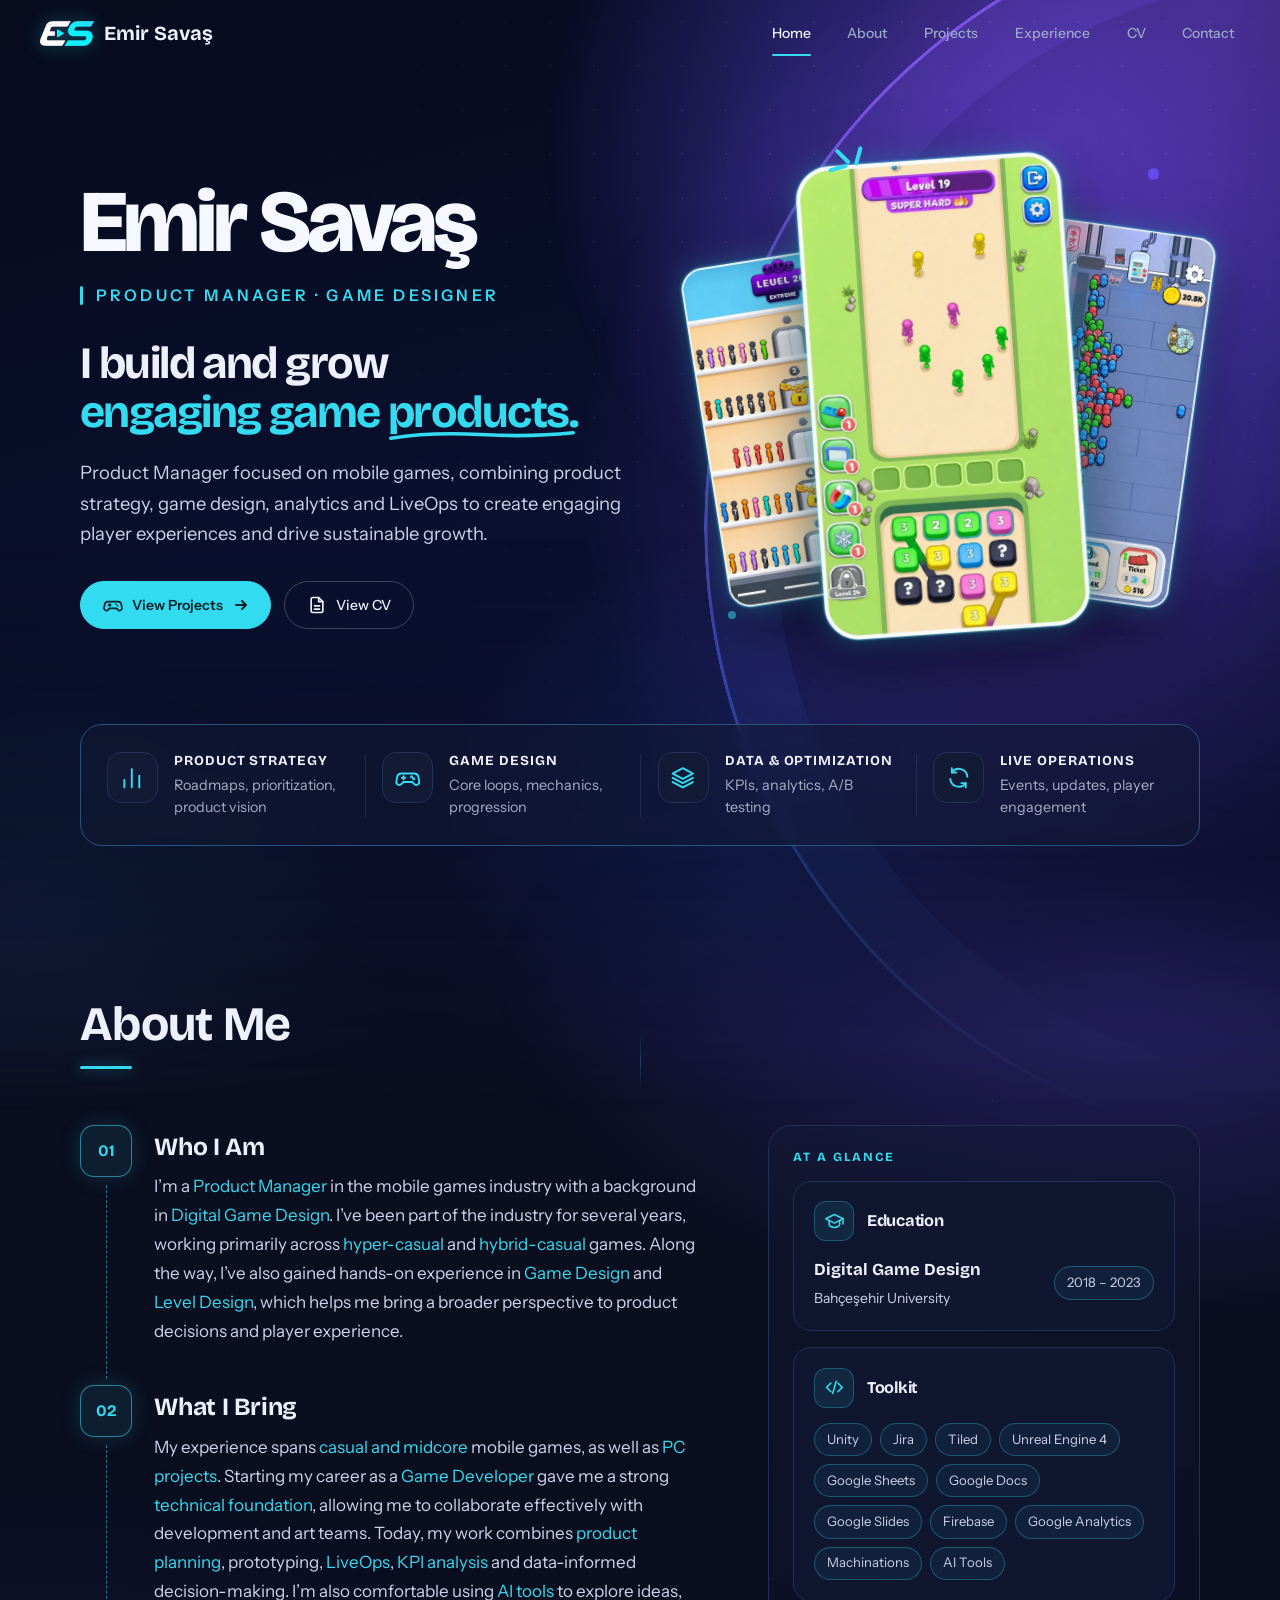
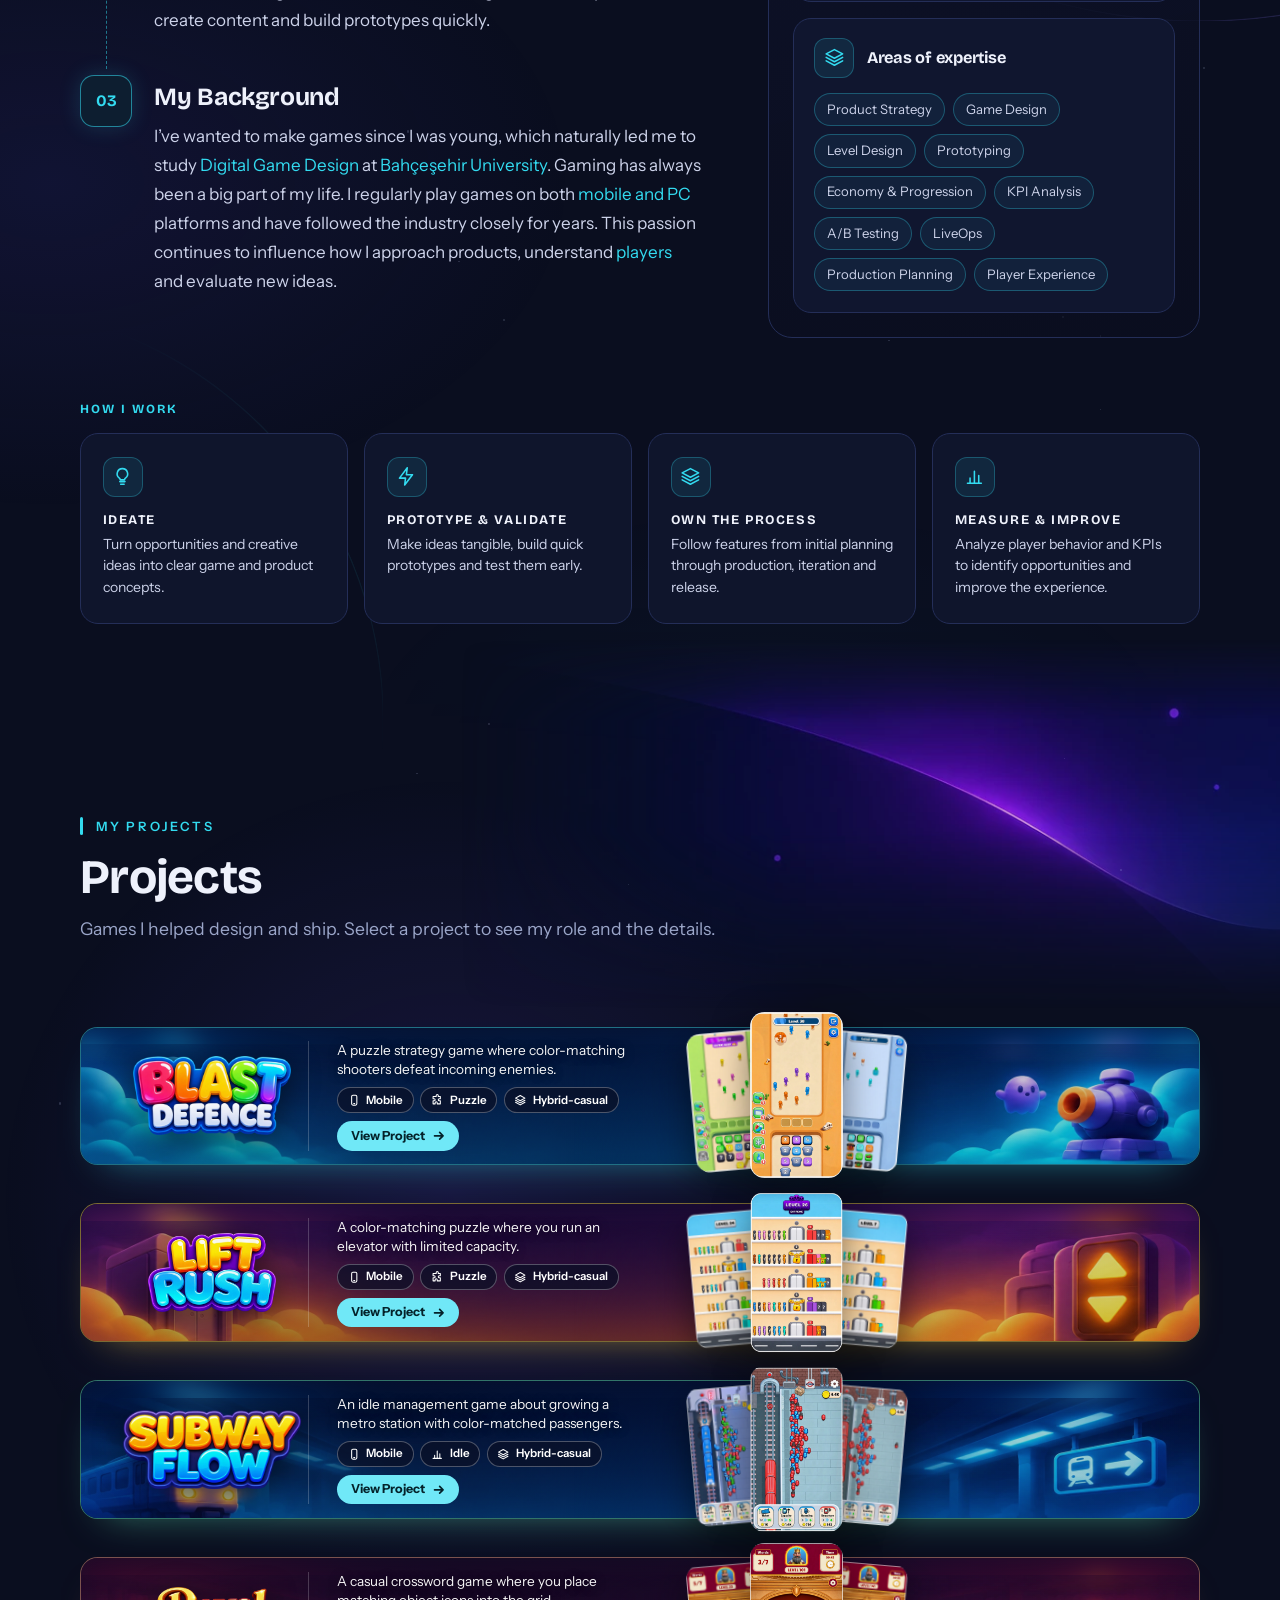
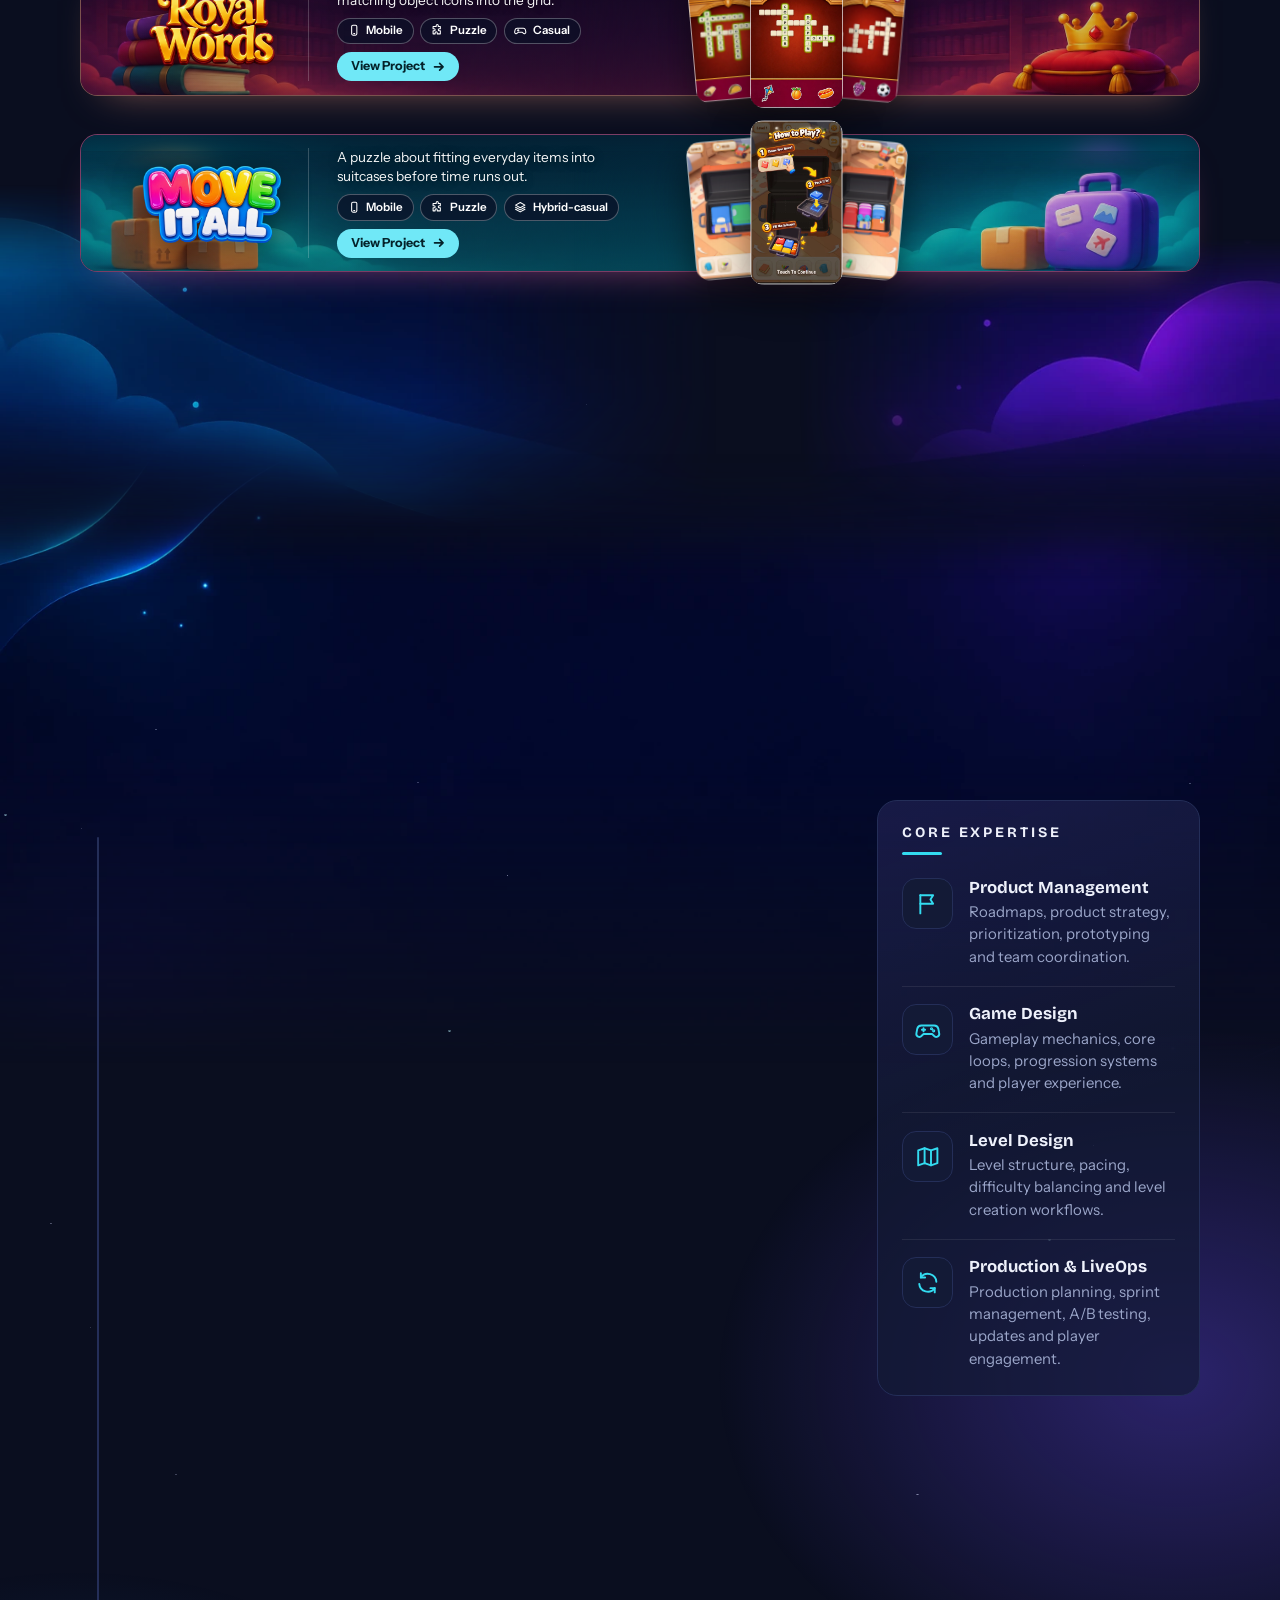
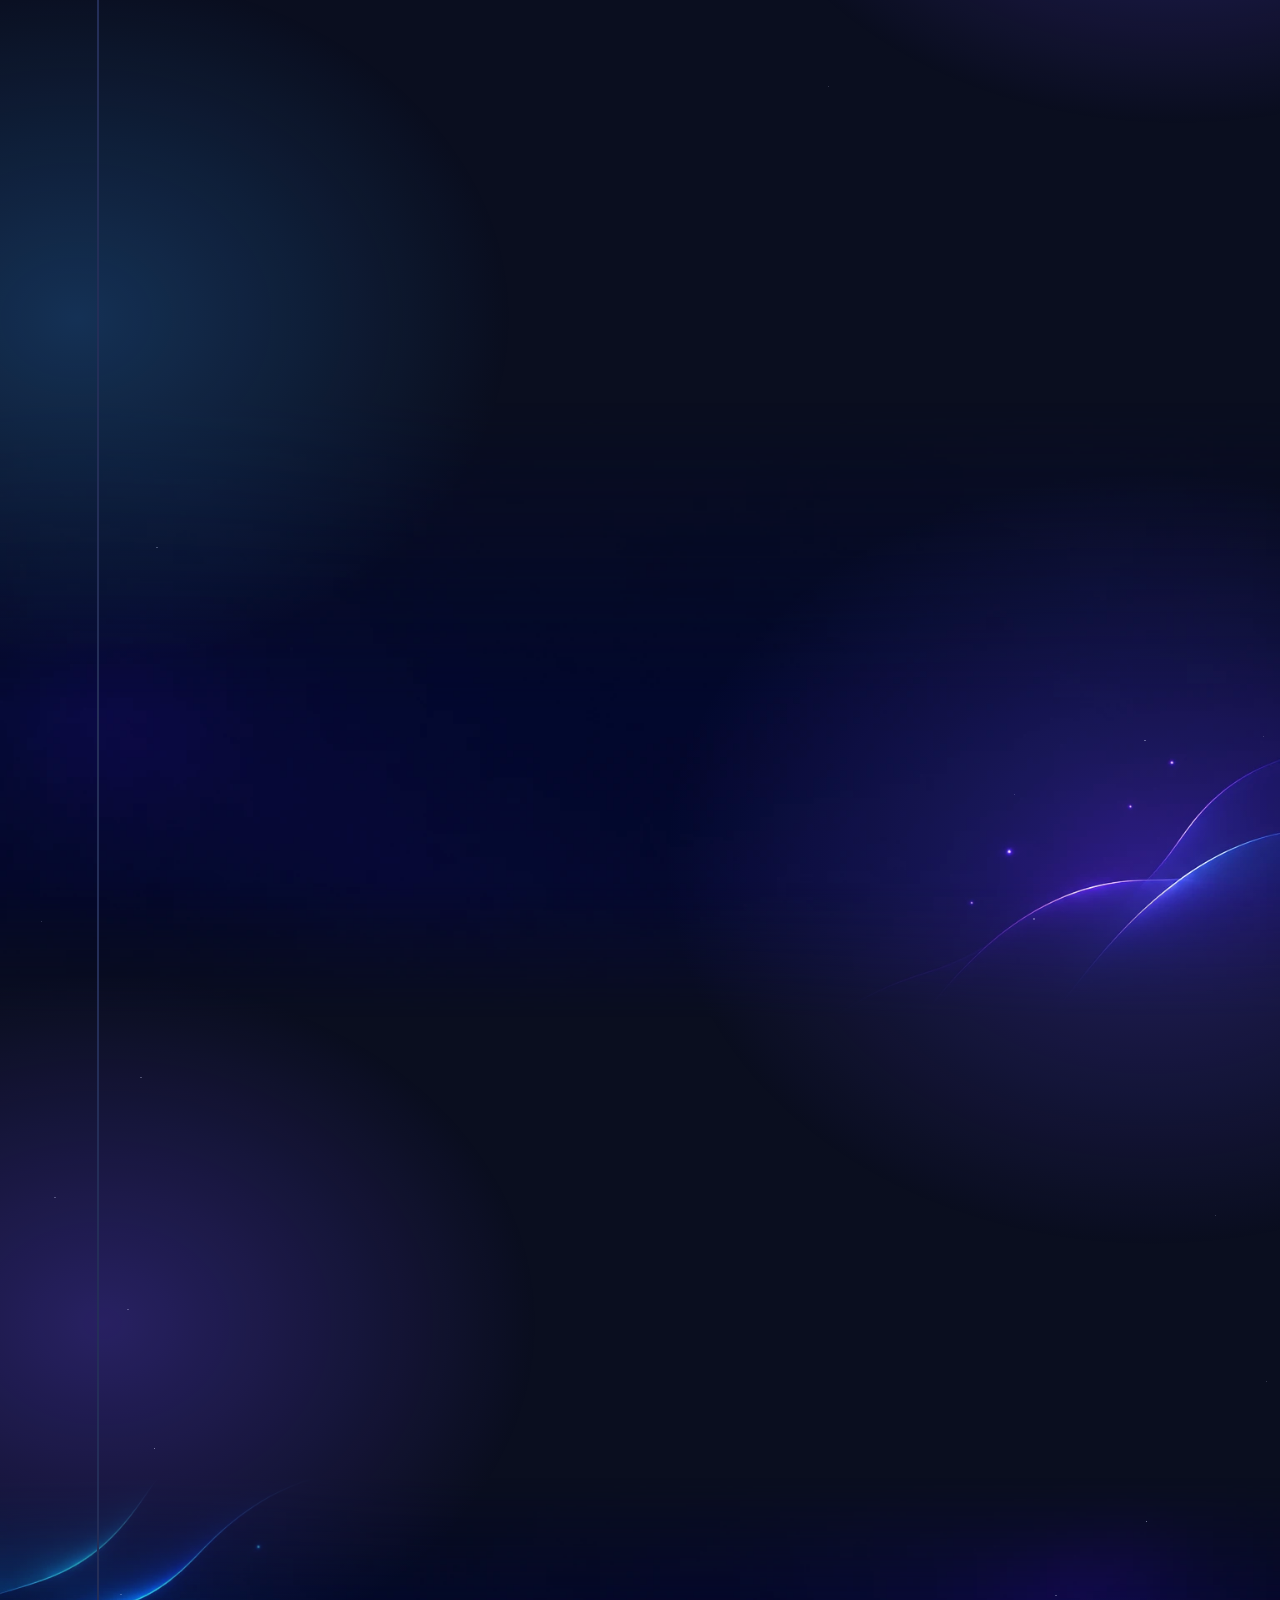
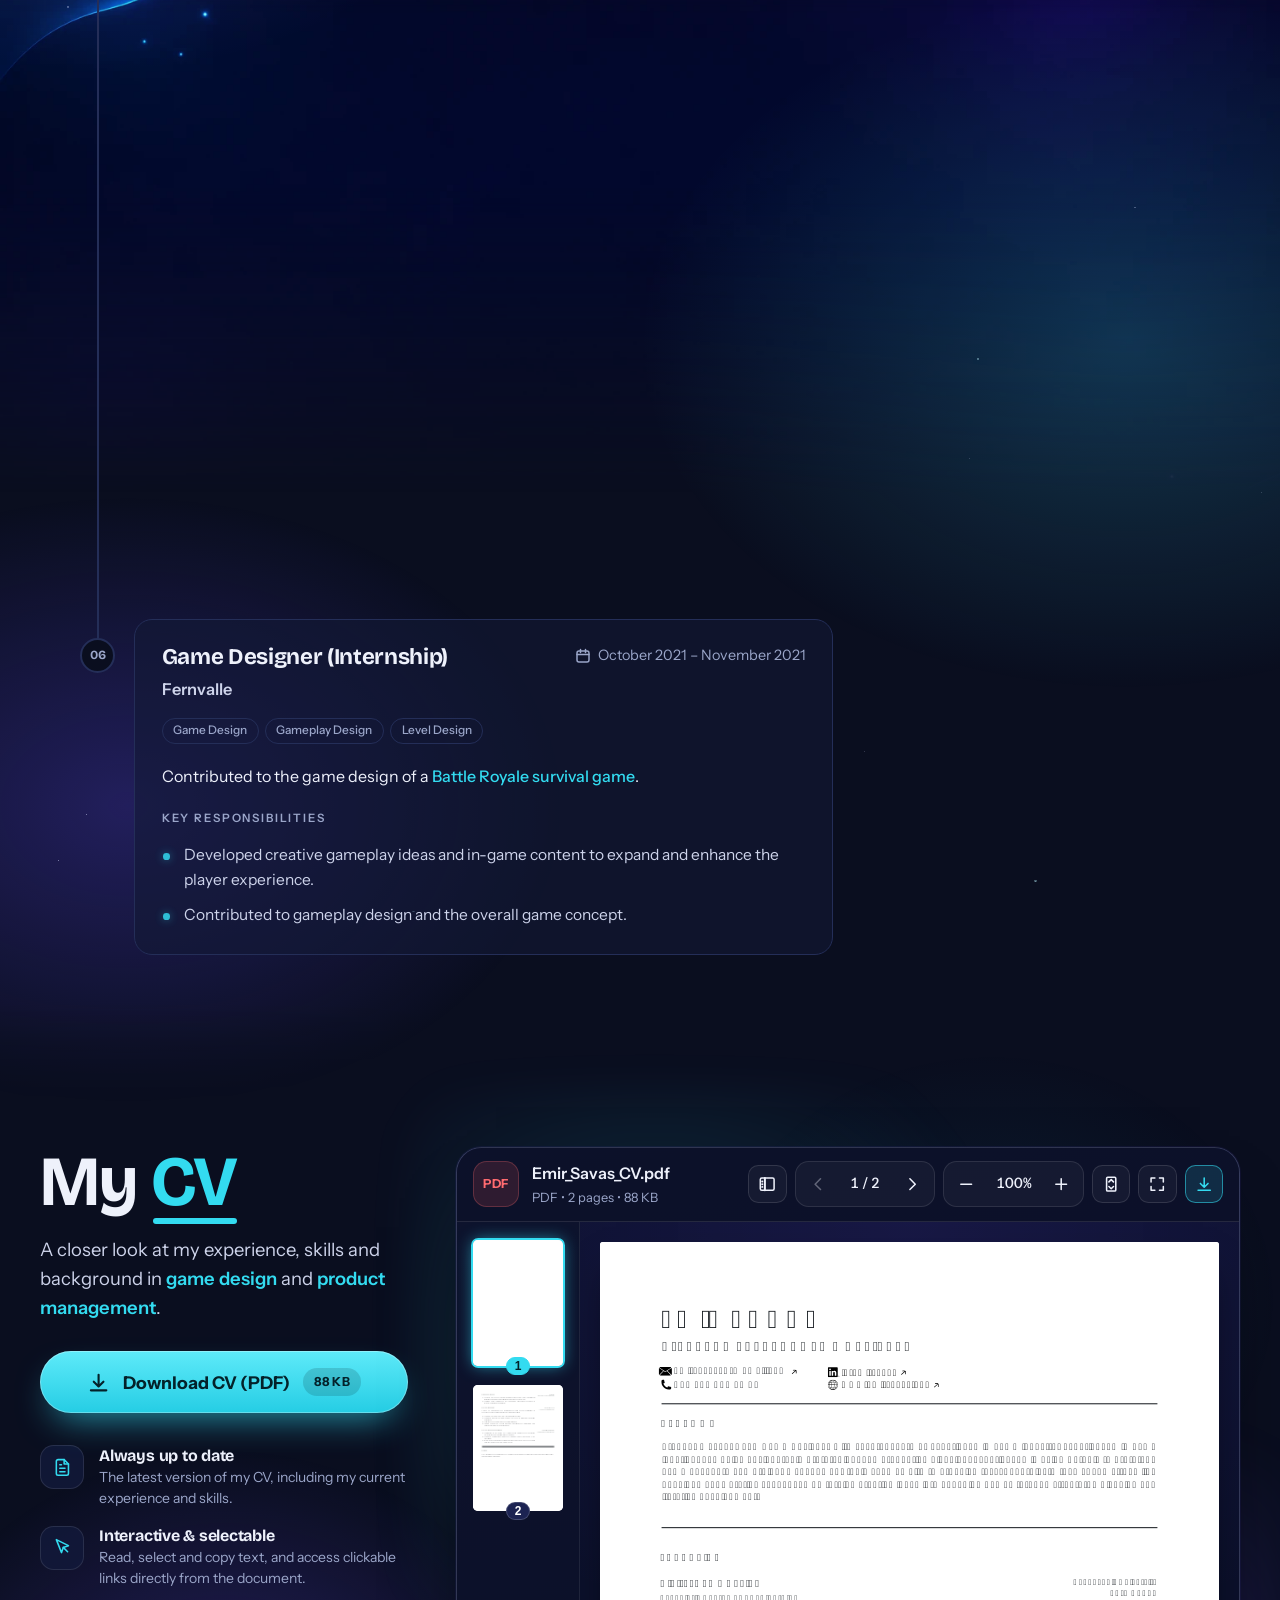
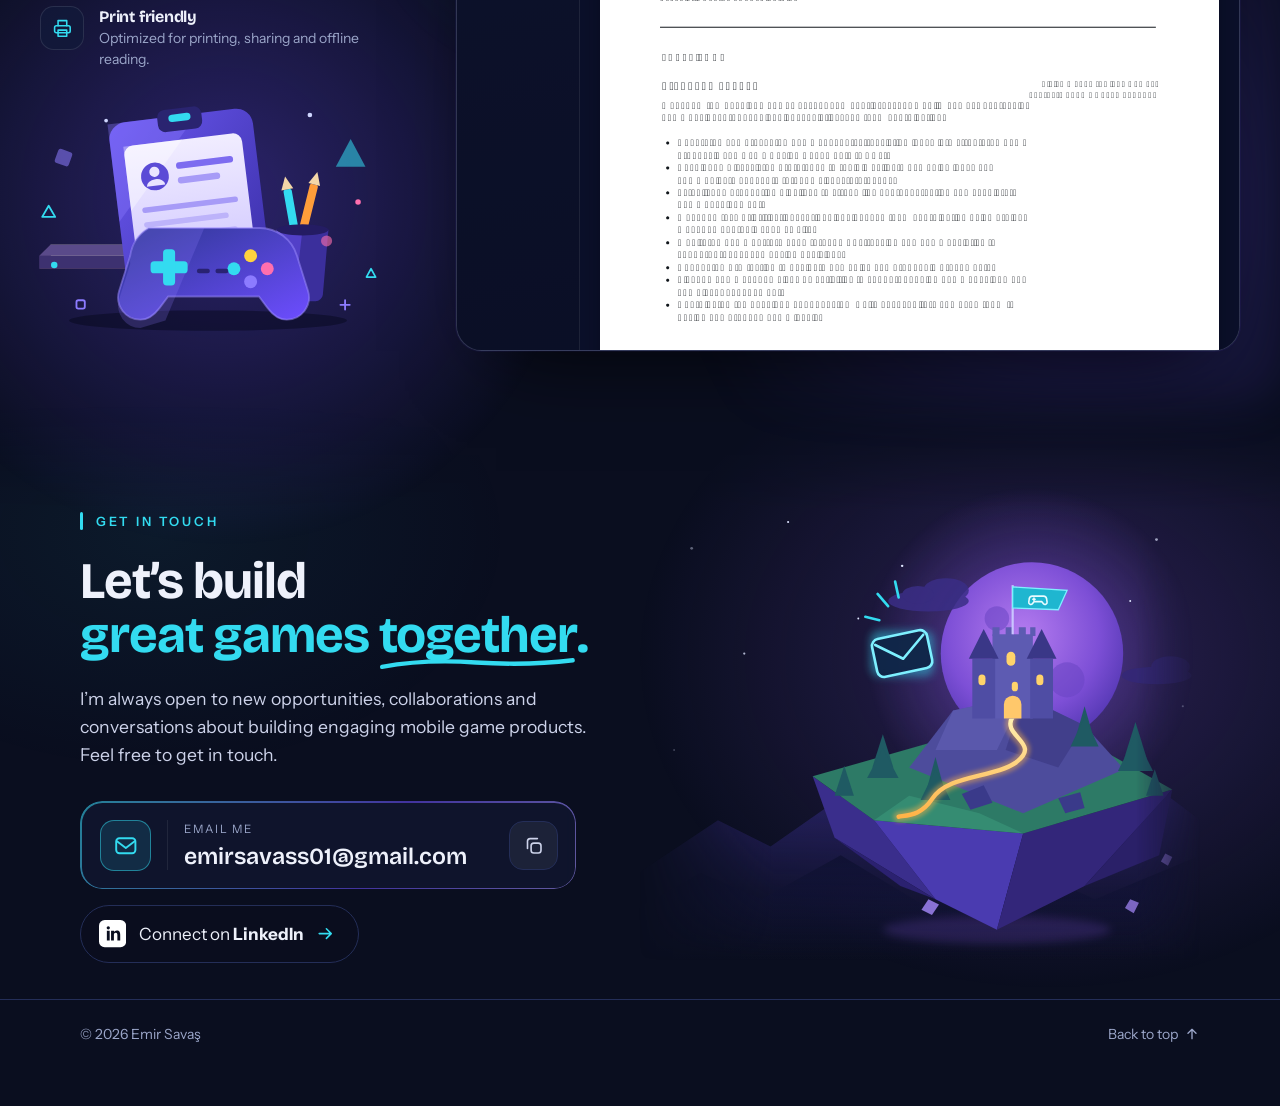
==== commit 96c2c8f6: "Move It All: add edited gameplay video (4 levels, transitions, end card, game audio) Co-Authored-By:" ====
--- a/index.html
+++ b/index.html
@@ -13,7 +13,7 @@
   <link rel="preconnect" href="https://fonts.gstatic.com" crossorigin>
   <link href="https://fonts.googleapis.com/css2?family=Bricolage+Grotesque:opsz,wght@12..96,500;12..96,700&family=Instrument+Sans:wght@400;500;600&display=swap" rel="stylesheet">
   <script>document.documentElement.classList.add("js");</script>
-  <link rel="stylesheet" href="style.css?v=80">
+  <link rel="stylesheet" href="style.css?v=81">
 </head>
 <body>
   <a class="skip" href="#about" id="skip-link">Skip to content</a>
@@ -299,9 +299,9 @@
     </div>
   </footer>
 
-  <script src="content.js?v=80"></script>
-  <script src="script.js?v=80"></script>
-  <script src="analytics.js?v=80"></script>
-  <script type="module" src="cv.js?v=80"></script>
+  <script src="content.js?v=81"></script>
+  <script src="script.js?v=81"></script>
+  <script src="analytics.js?v=81"></script>
+  <script type="module" src="cv.js?v=81"></script>
 </body>
 </html>
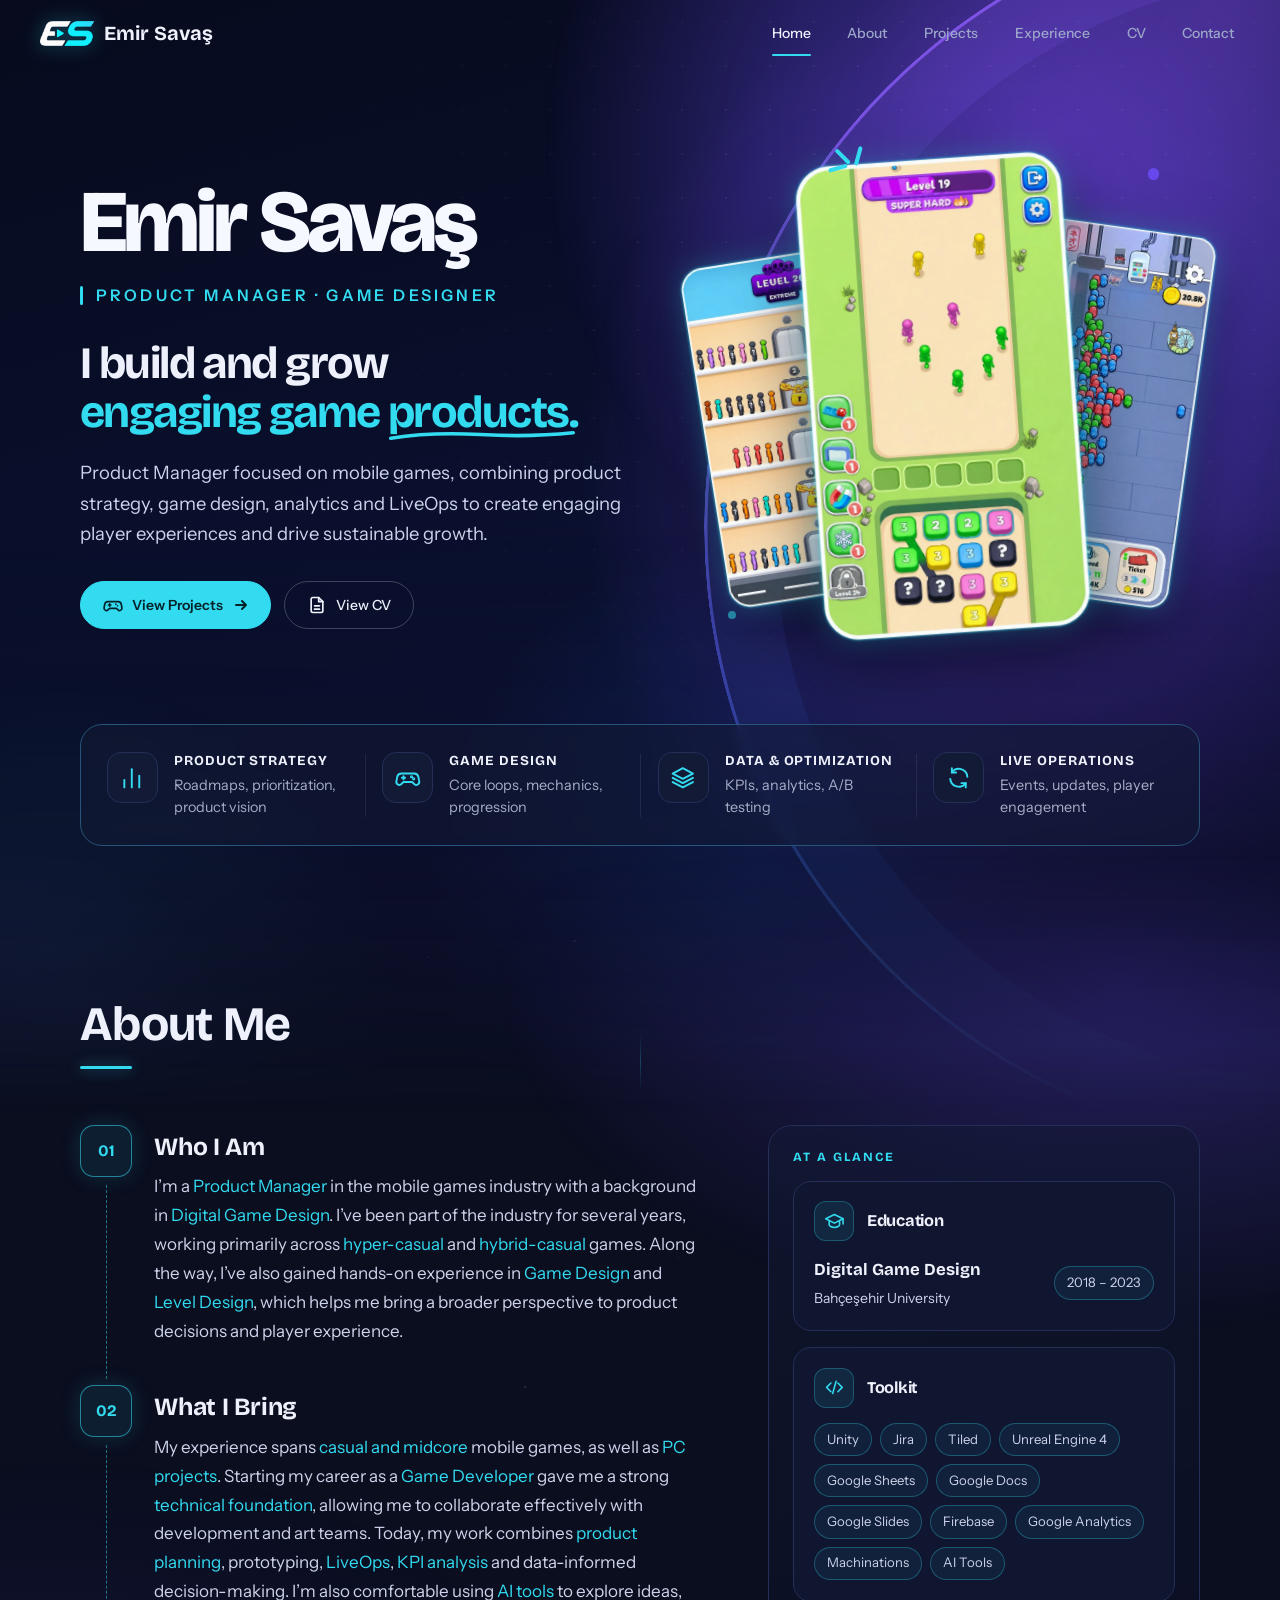
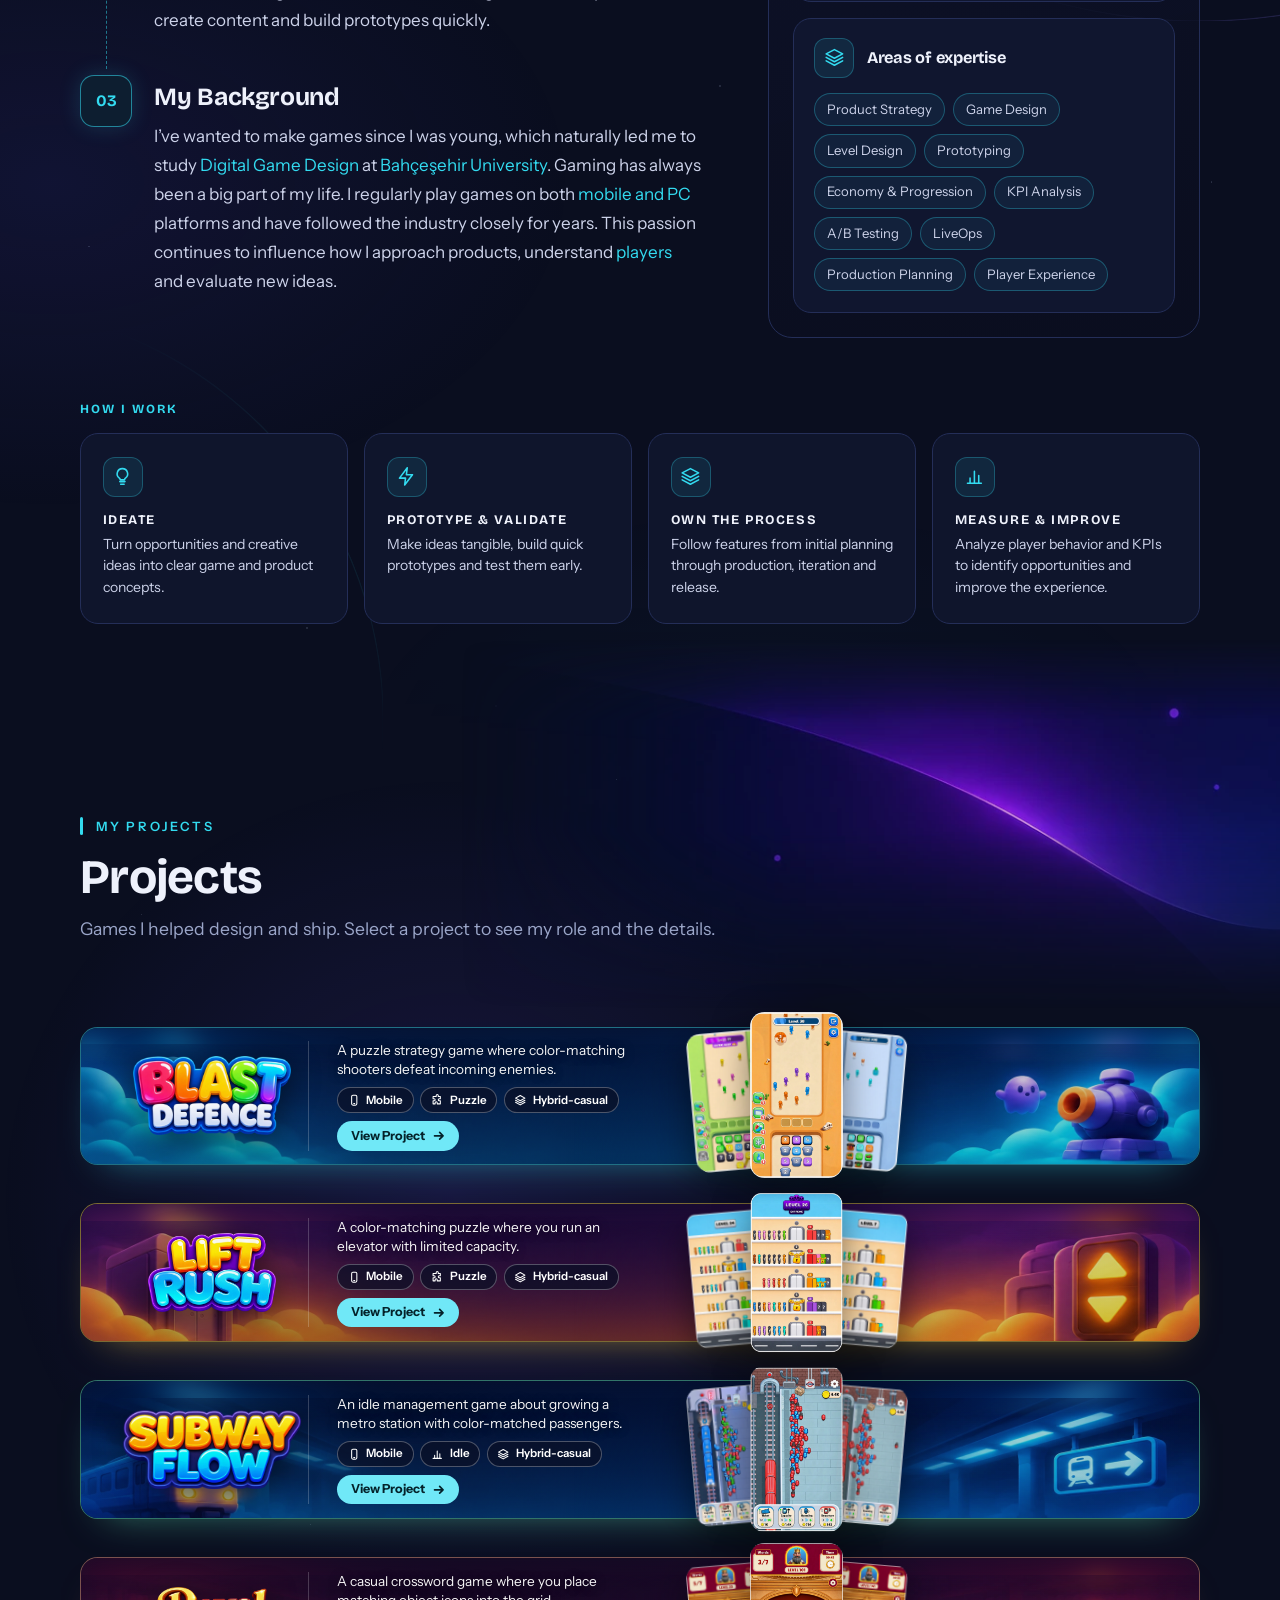
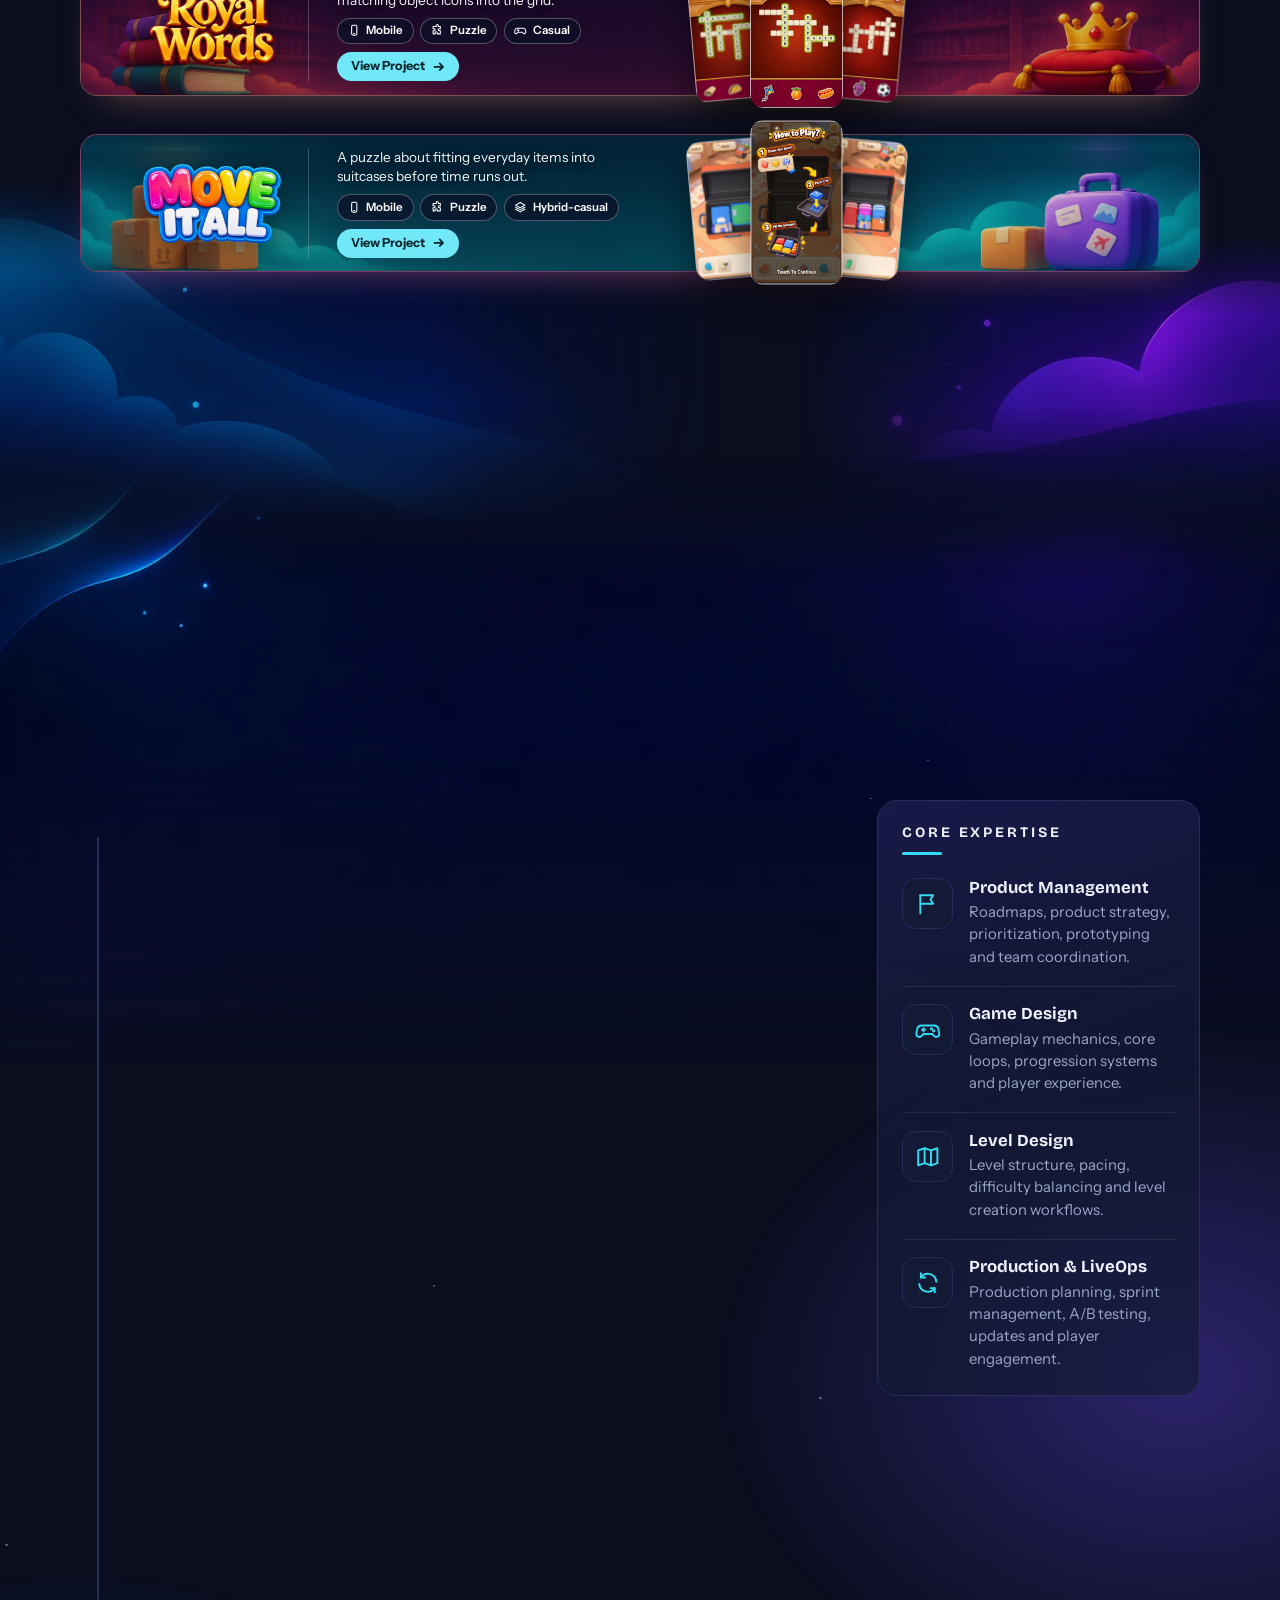
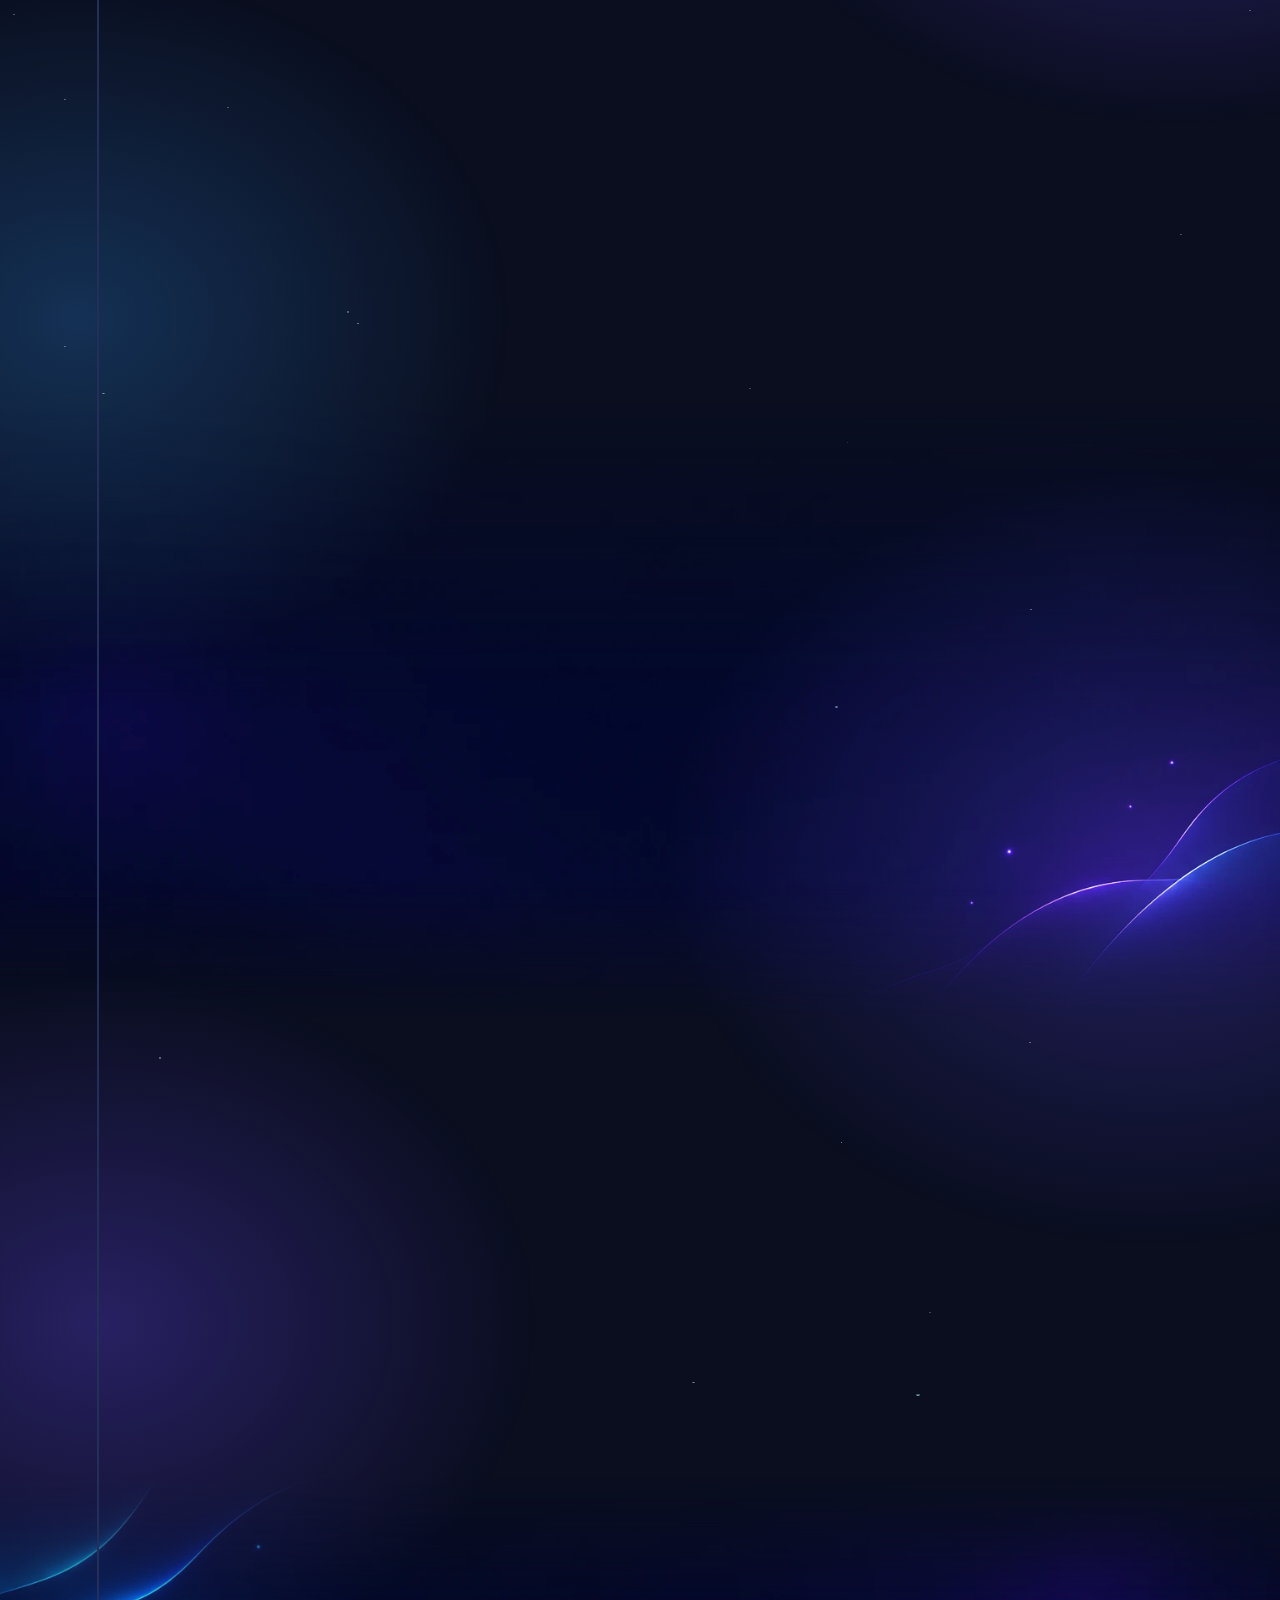
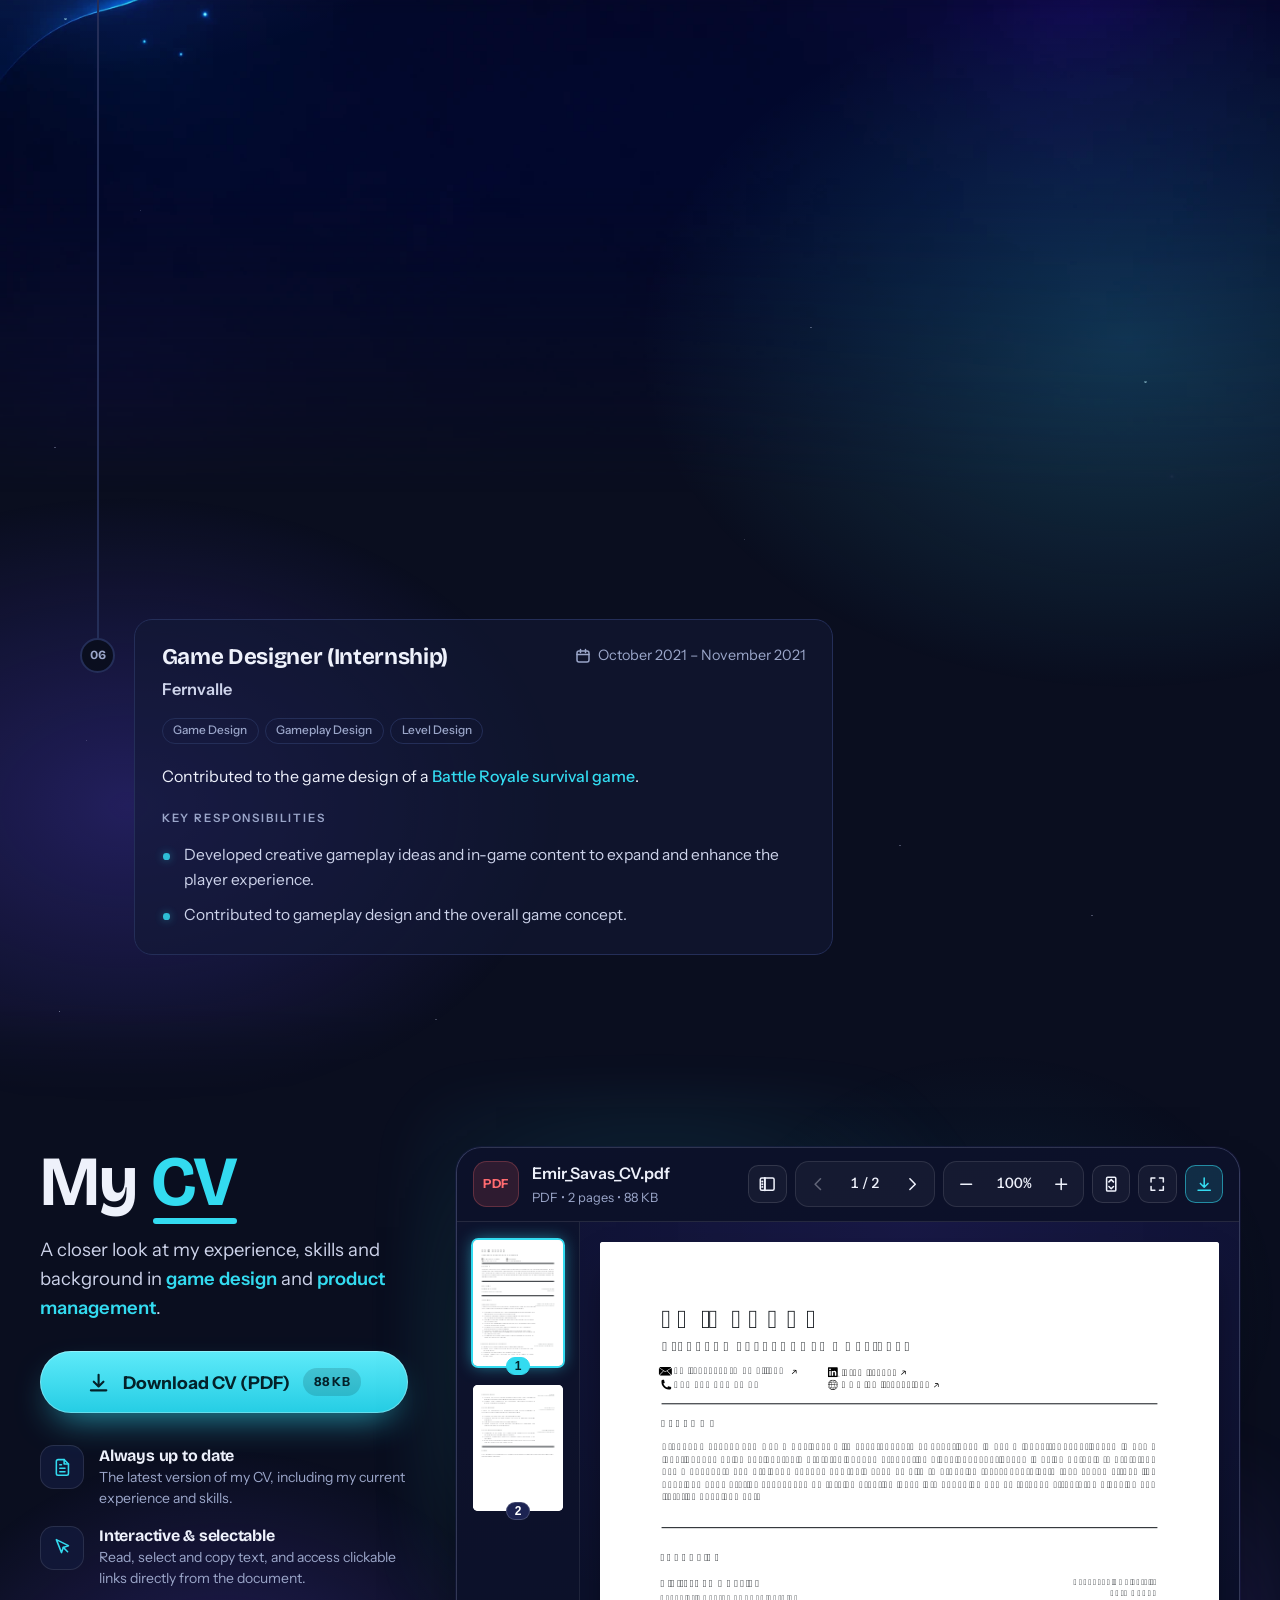
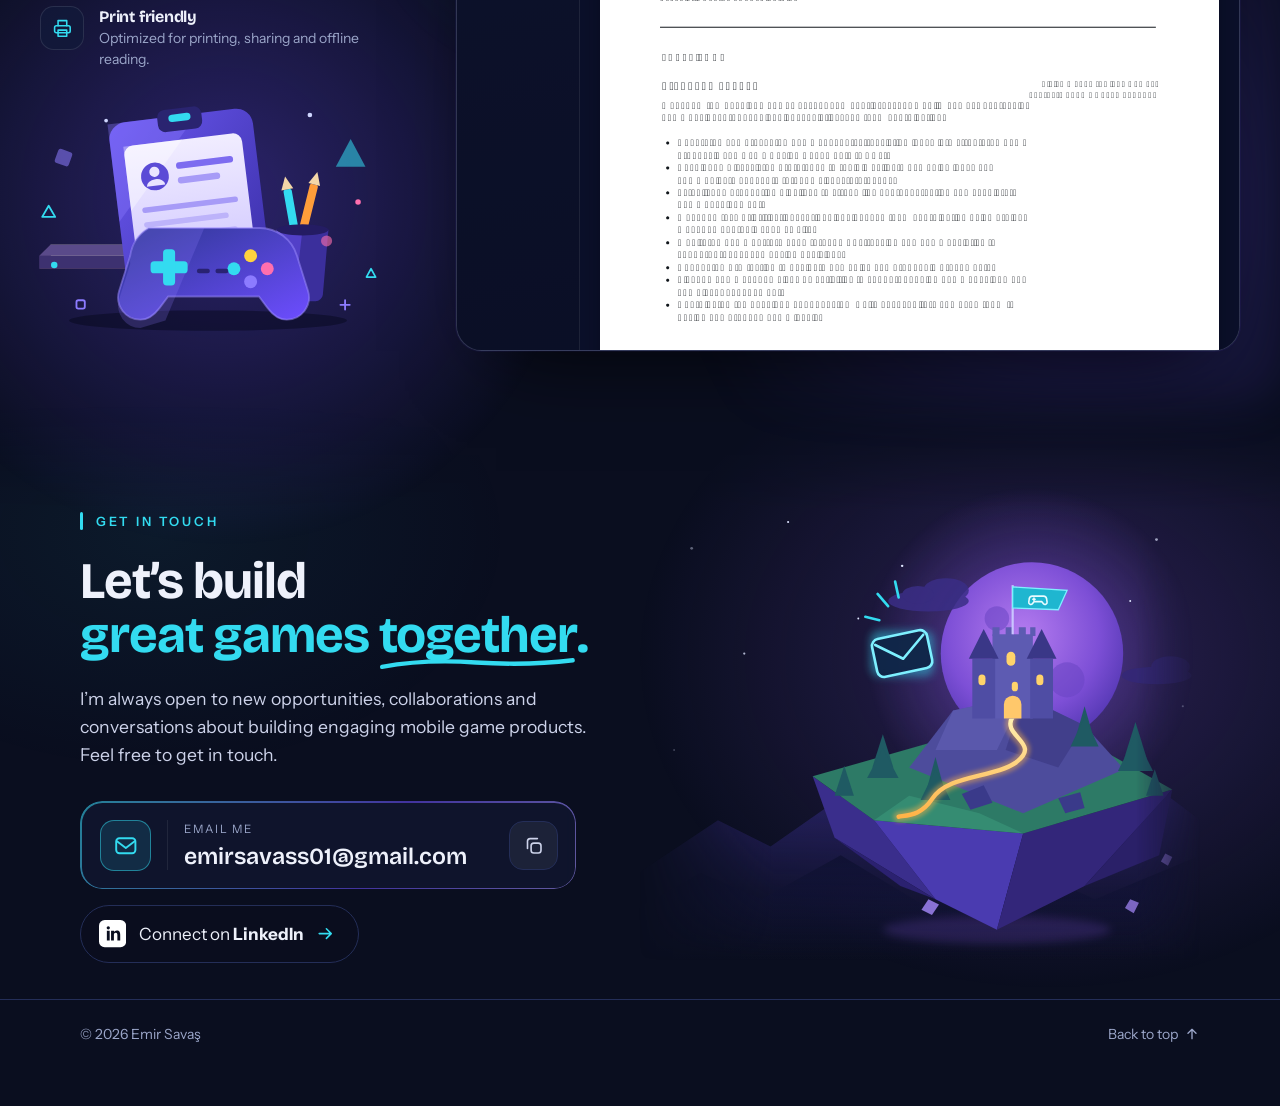
==== commit eb363773: "Move It All: crop the black strip at the bottom of the gameplay video Co-Authored-By: Claude Opus 5." ====
--- a/index.html
+++ b/index.html
@@ -13,7 +13,7 @@
   <link rel="preconnect" href="https://fonts.gstatic.com" crossorigin>
   <link href="https://fonts.googleapis.com/css2?family=Bricolage+Grotesque:opsz,wght@12..96,500;12..96,700&family=Instrument+Sans:wght@400;500;600&display=swap" rel="stylesheet">
   <script>document.documentElement.classList.add("js");</script>
-  <link rel="stylesheet" href="style.css?v=81">
+  <link rel="stylesheet" href="style.css?v=82">
 </head>
 <body>
   <a class="skip" href="#about" id="skip-link">Skip to content</a>
@@ -299,9 +299,9 @@
     </div>
   </footer>
 
-  <script src="content.js?v=81"></script>
-  <script src="script.js?v=81"></script>
-  <script src="analytics.js?v=81"></script>
-  <script type="module" src="cv.js?v=81"></script>
+  <script src="content.js?v=82"></script>
+  <script src="script.js?v=82"></script>
+  <script src="analytics.js?v=82"></script>
+  <script type="module" src="cv.js?v=82"></script>
 </body>
 </html>
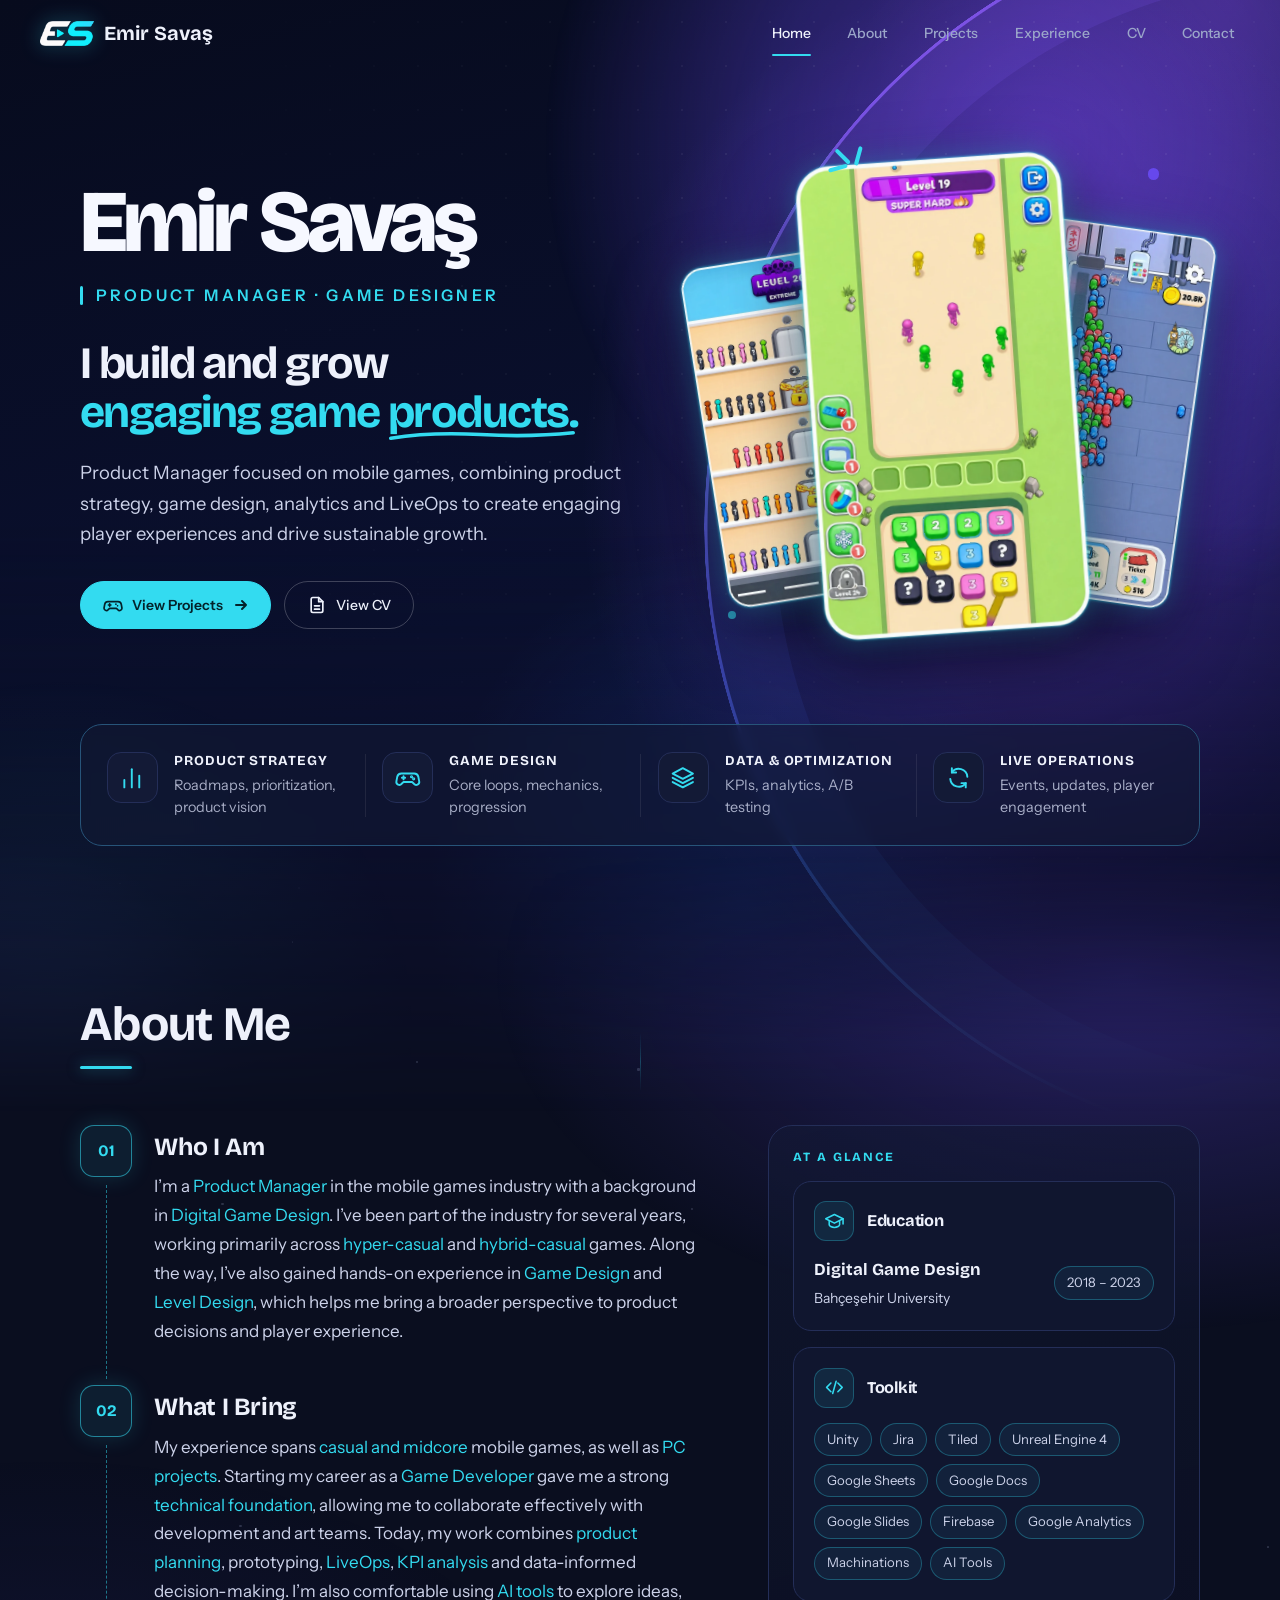
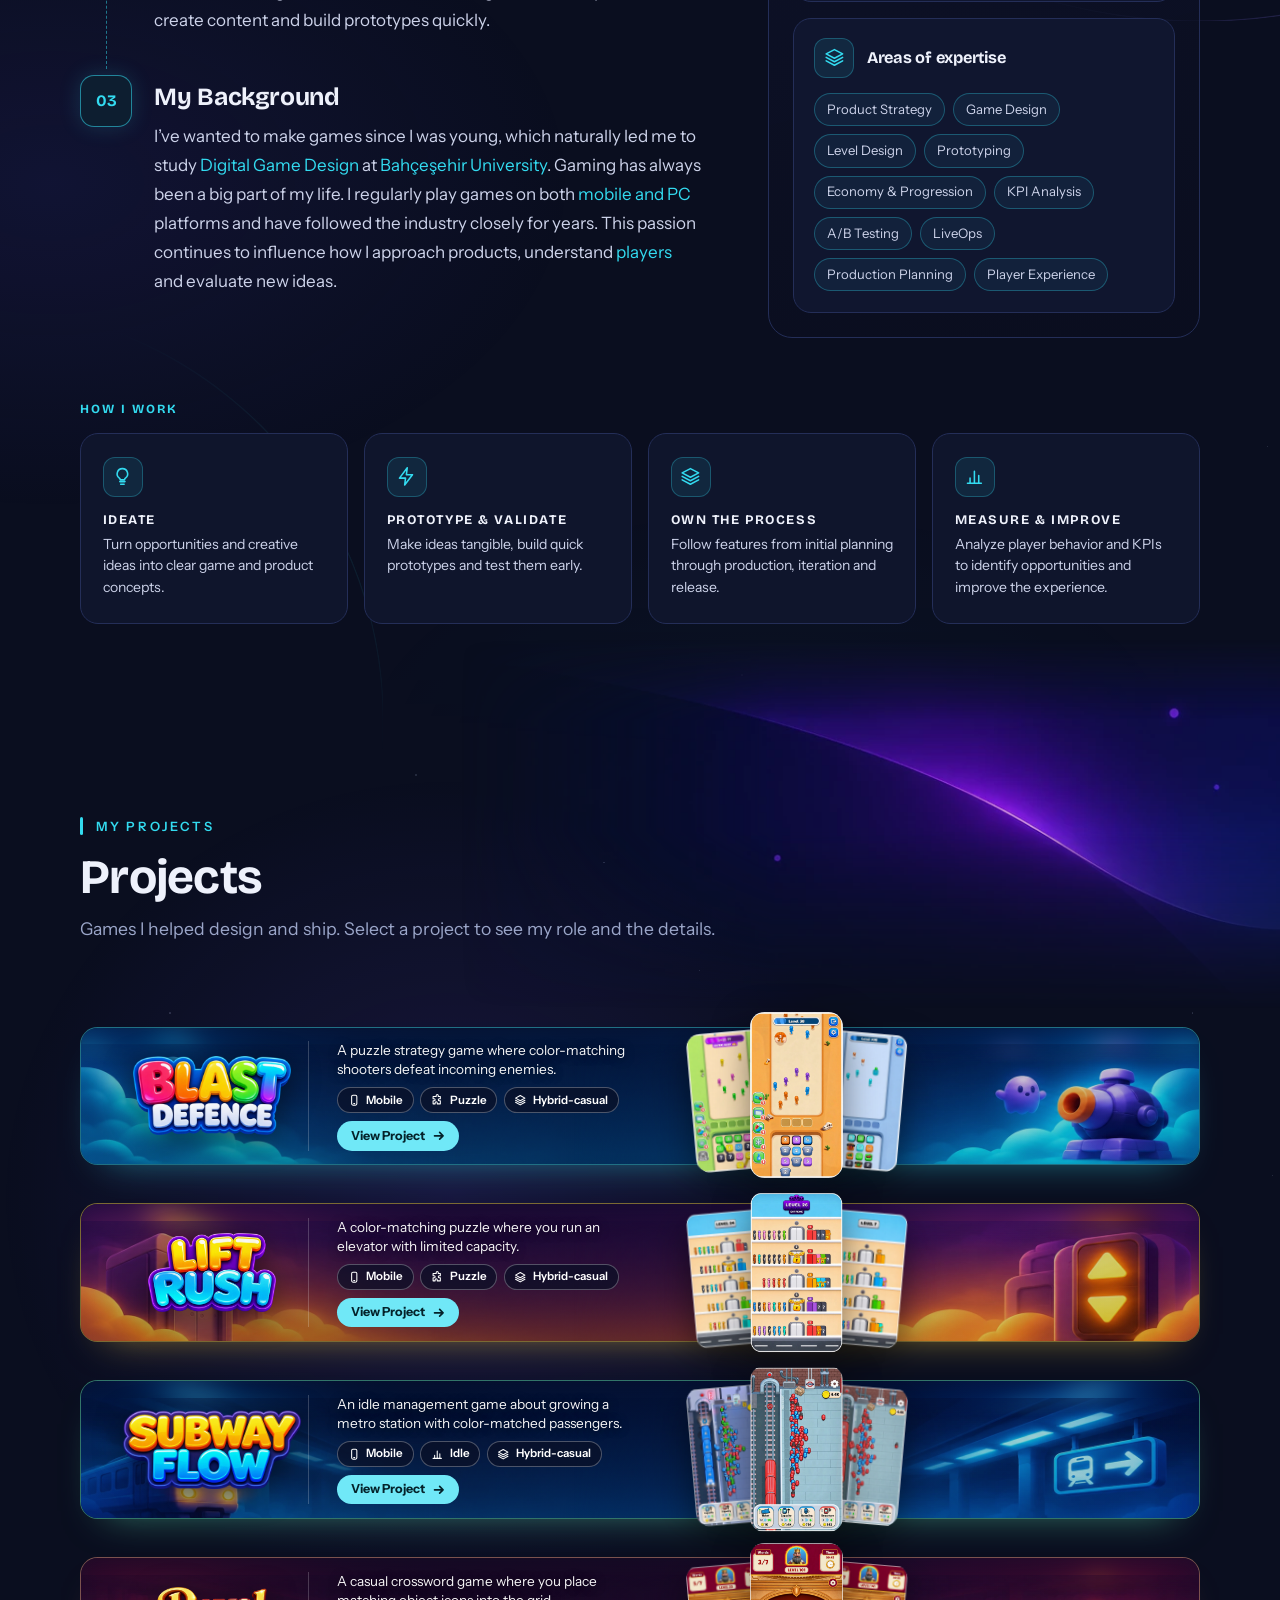
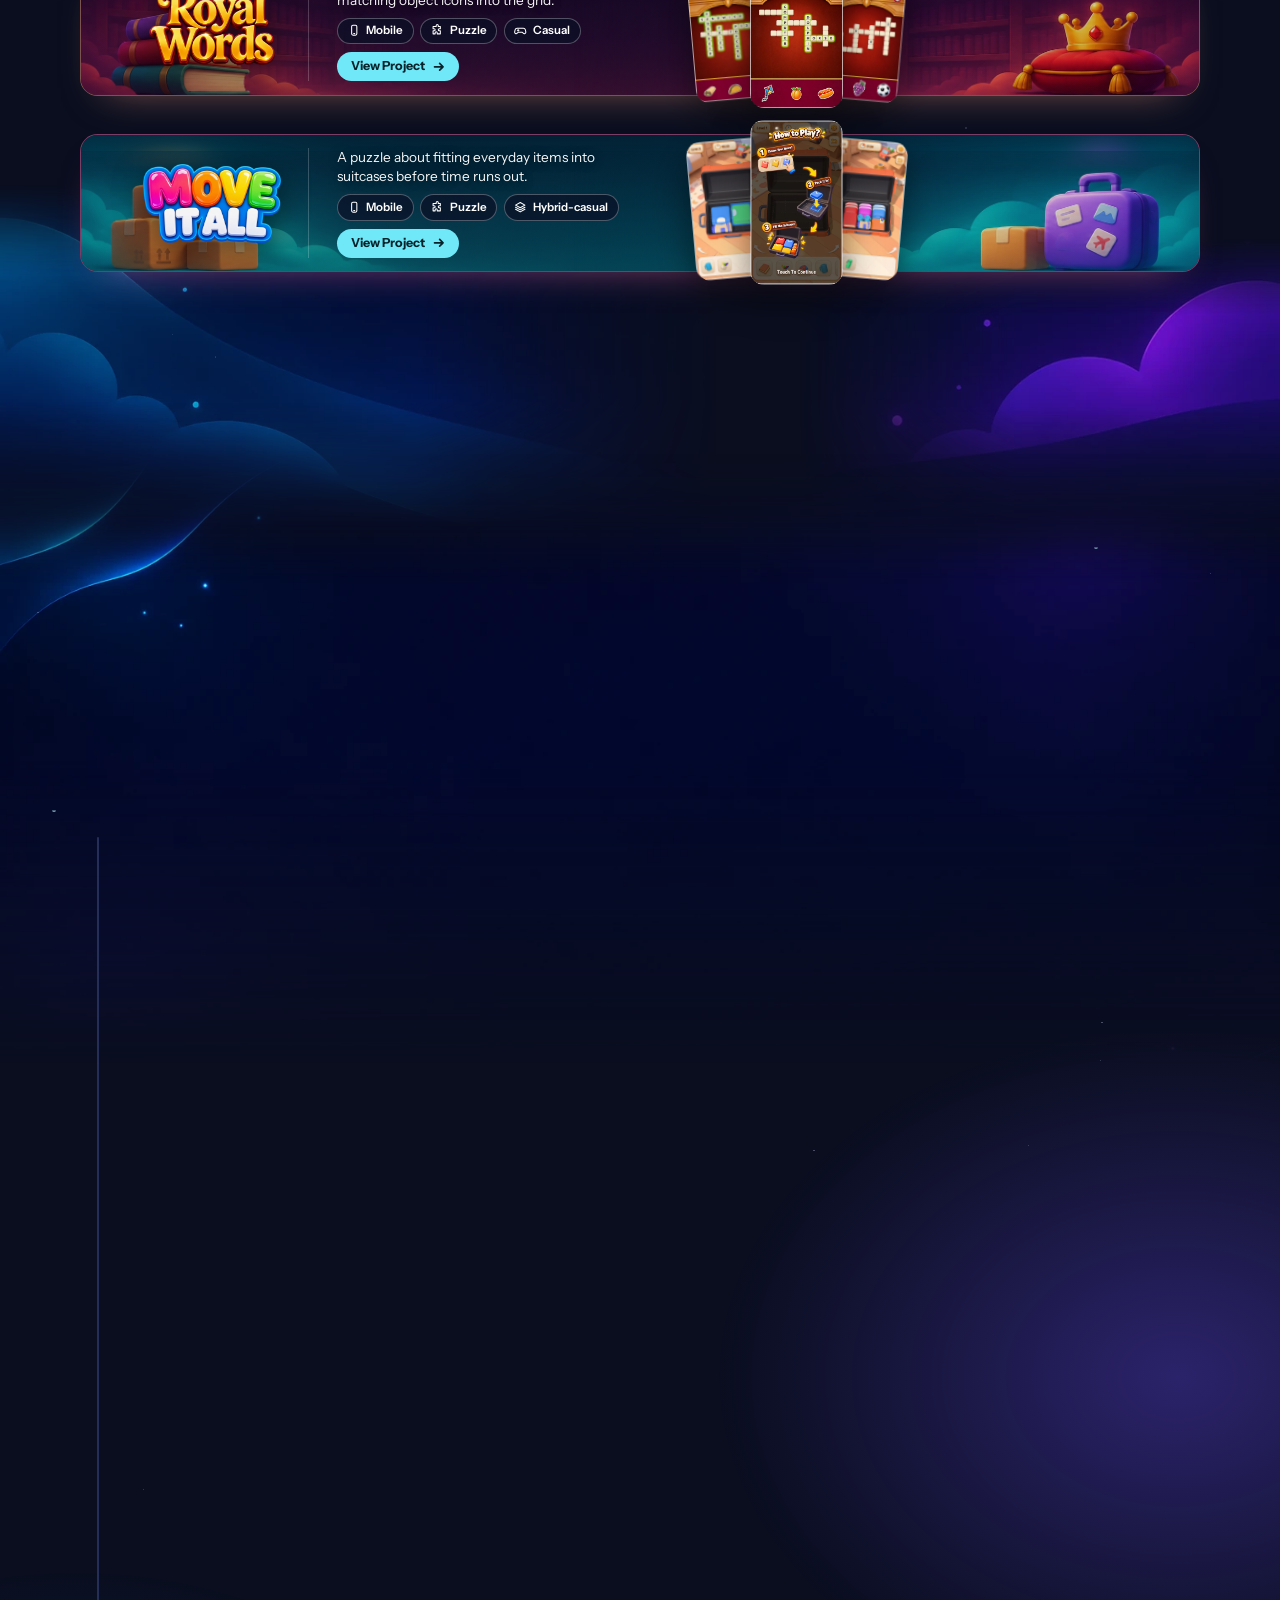
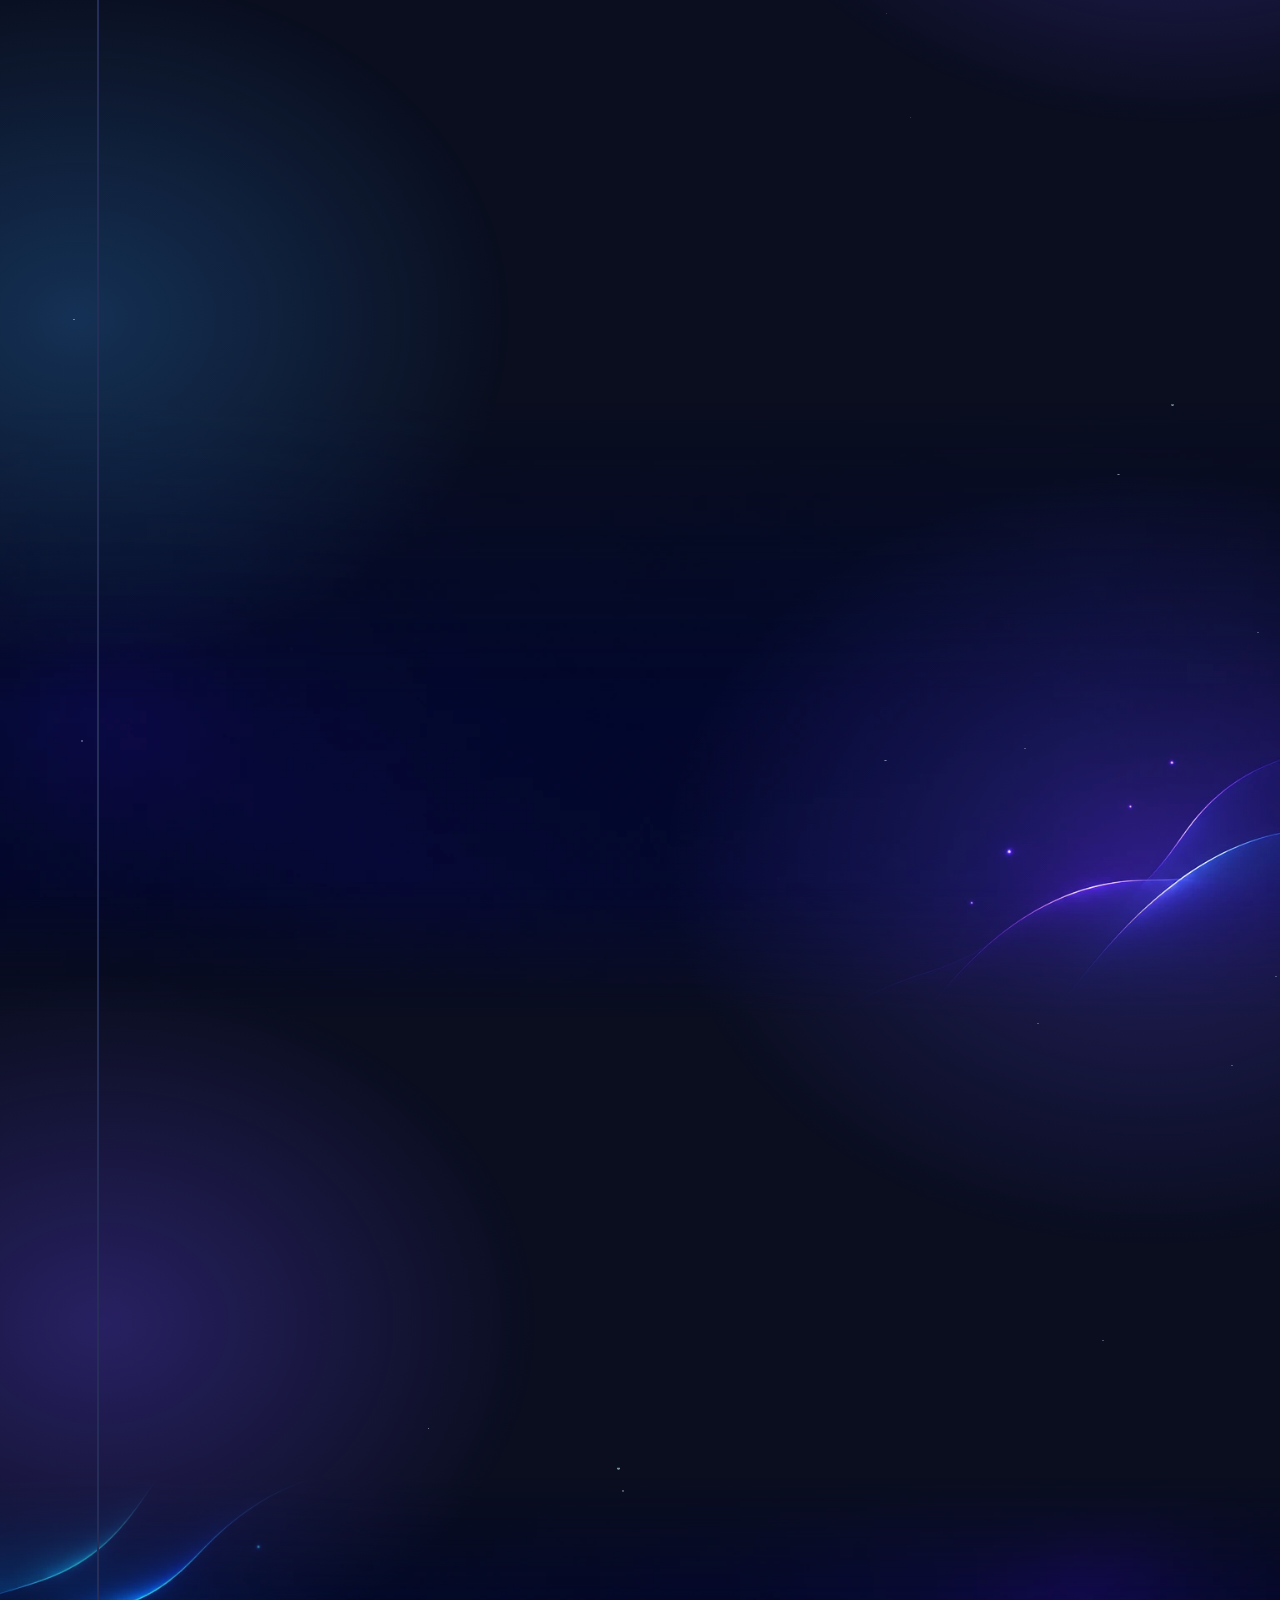
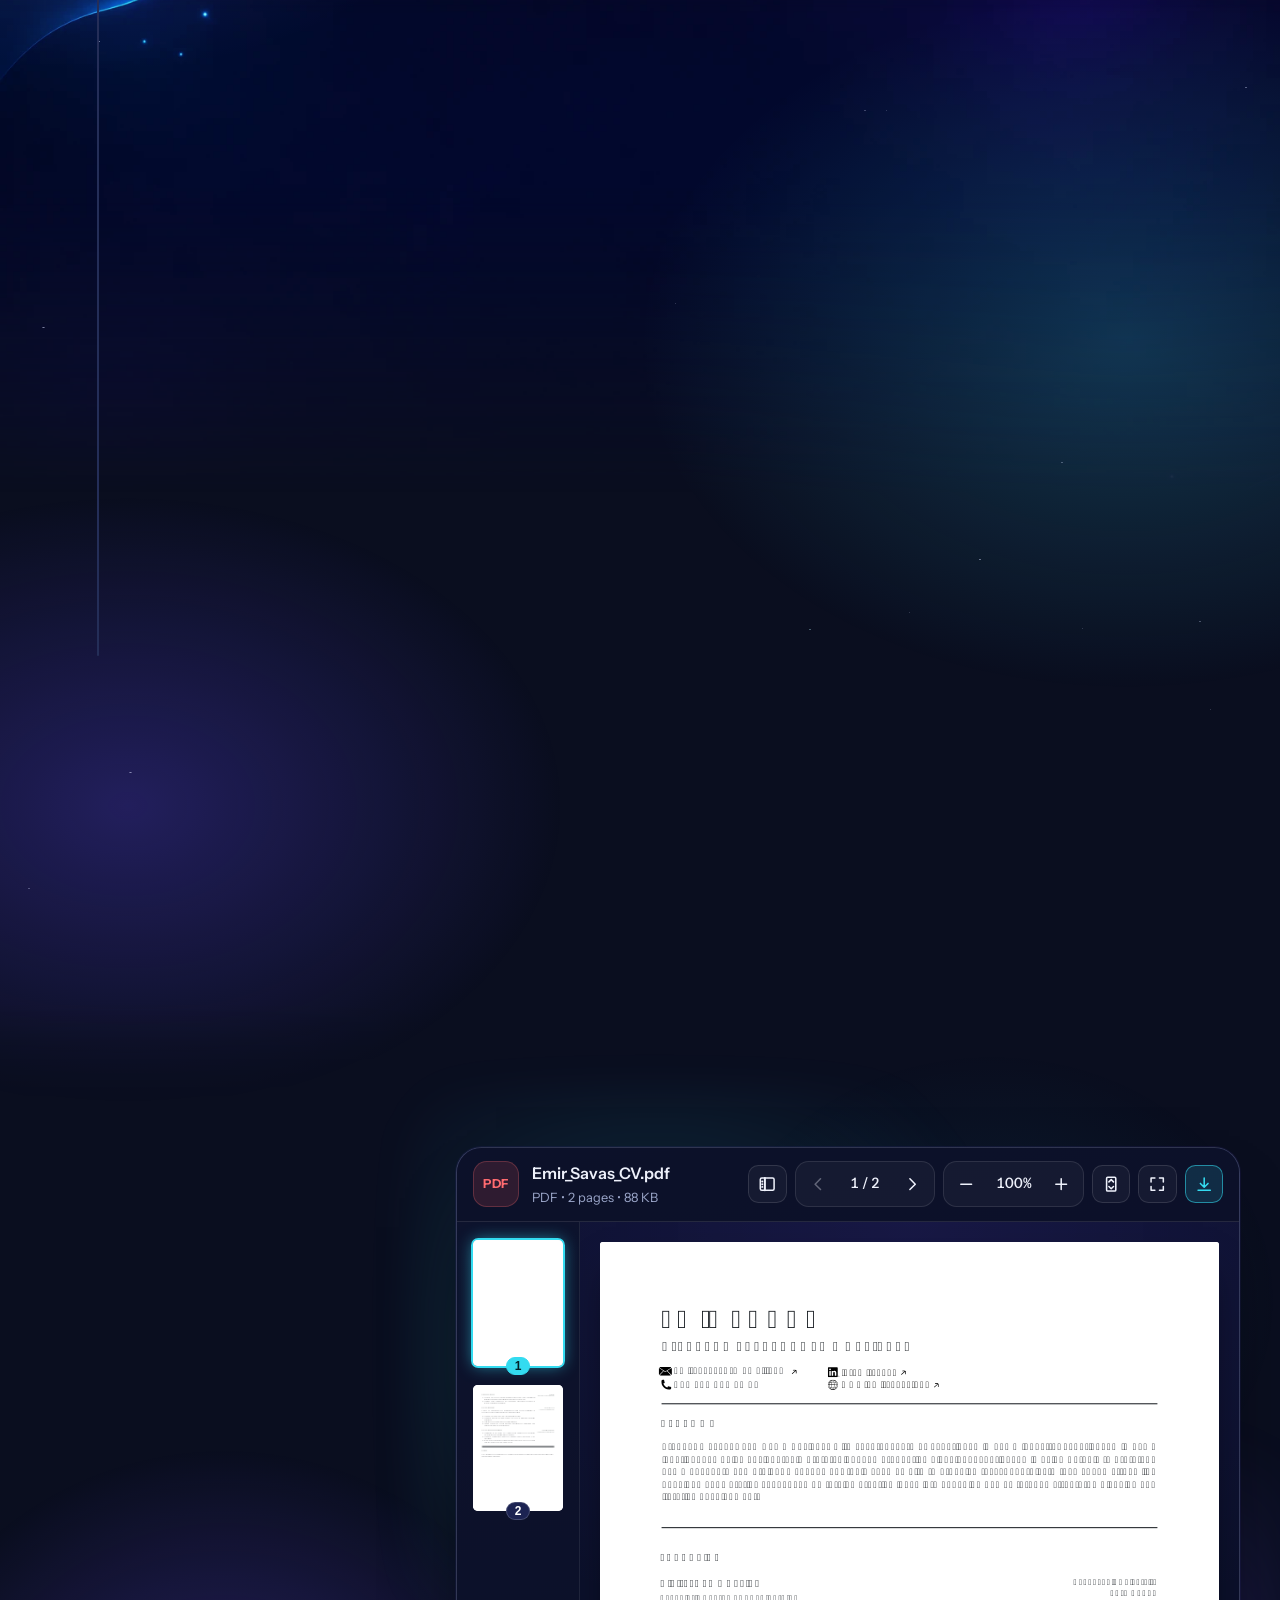
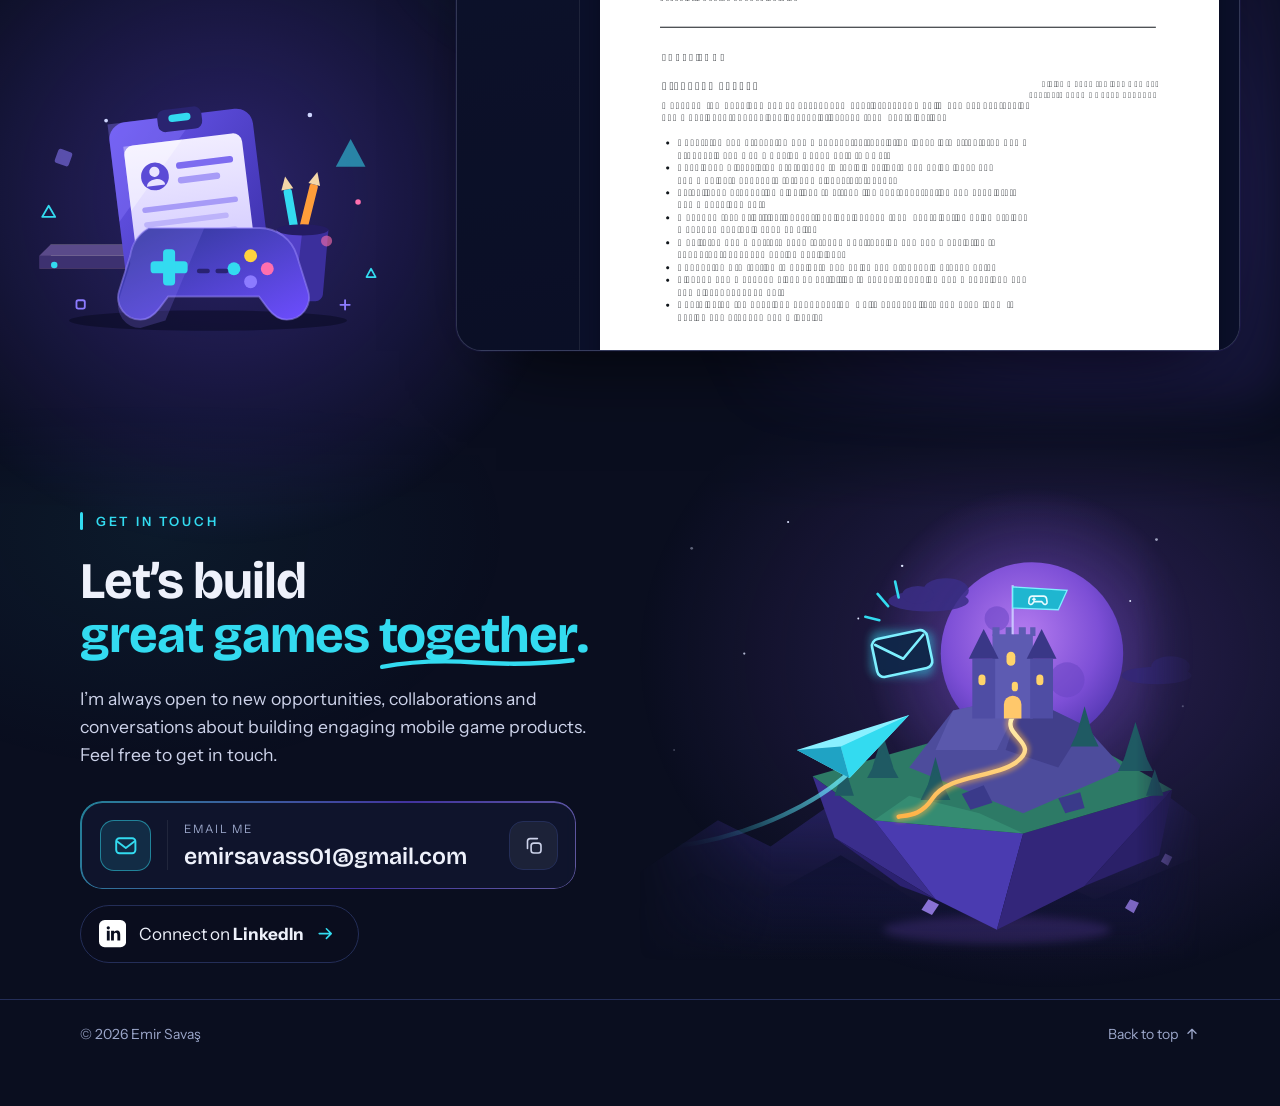
==== commit cf1ef749: "Move It All: remove the black strip at the bottom of the game screenshots Co-Authored-By: Claude Opu" ====
--- a/index.html
+++ b/index.html
@@ -13,7 +13,7 @@
   <link rel="preconnect" href="https://fonts.gstatic.com" crossorigin>
   <link href="https://fonts.googleapis.com/css2?family=Bricolage+Grotesque:opsz,wght@12..96,500;12..96,700&family=Instrument+Sans:wght@400;500;600&display=swap" rel="stylesheet">
   <script>document.documentElement.classList.add("js");</script>
-  <link rel="stylesheet" href="style.css?v=82">
+  <link rel="stylesheet" href="style.css?v=83">
 </head>
 <body>
   <a class="skip" href="#about" id="skip-link">Skip to content</a>
@@ -299,9 +299,9 @@
     </div>
   </footer>
 
-  <script src="content.js?v=82"></script>
-  <script src="script.js?v=82"></script>
-  <script src="analytics.js?v=82"></script>
-  <script type="module" src="cv.js?v=82"></script>
+  <script src="content.js?v=83"></script>
+  <script src="script.js?v=83"></script>
+  <script src="analytics.js?v=83"></script>
+  <script type="module" src="cv.js?v=83"></script>
 </body>
 </html>
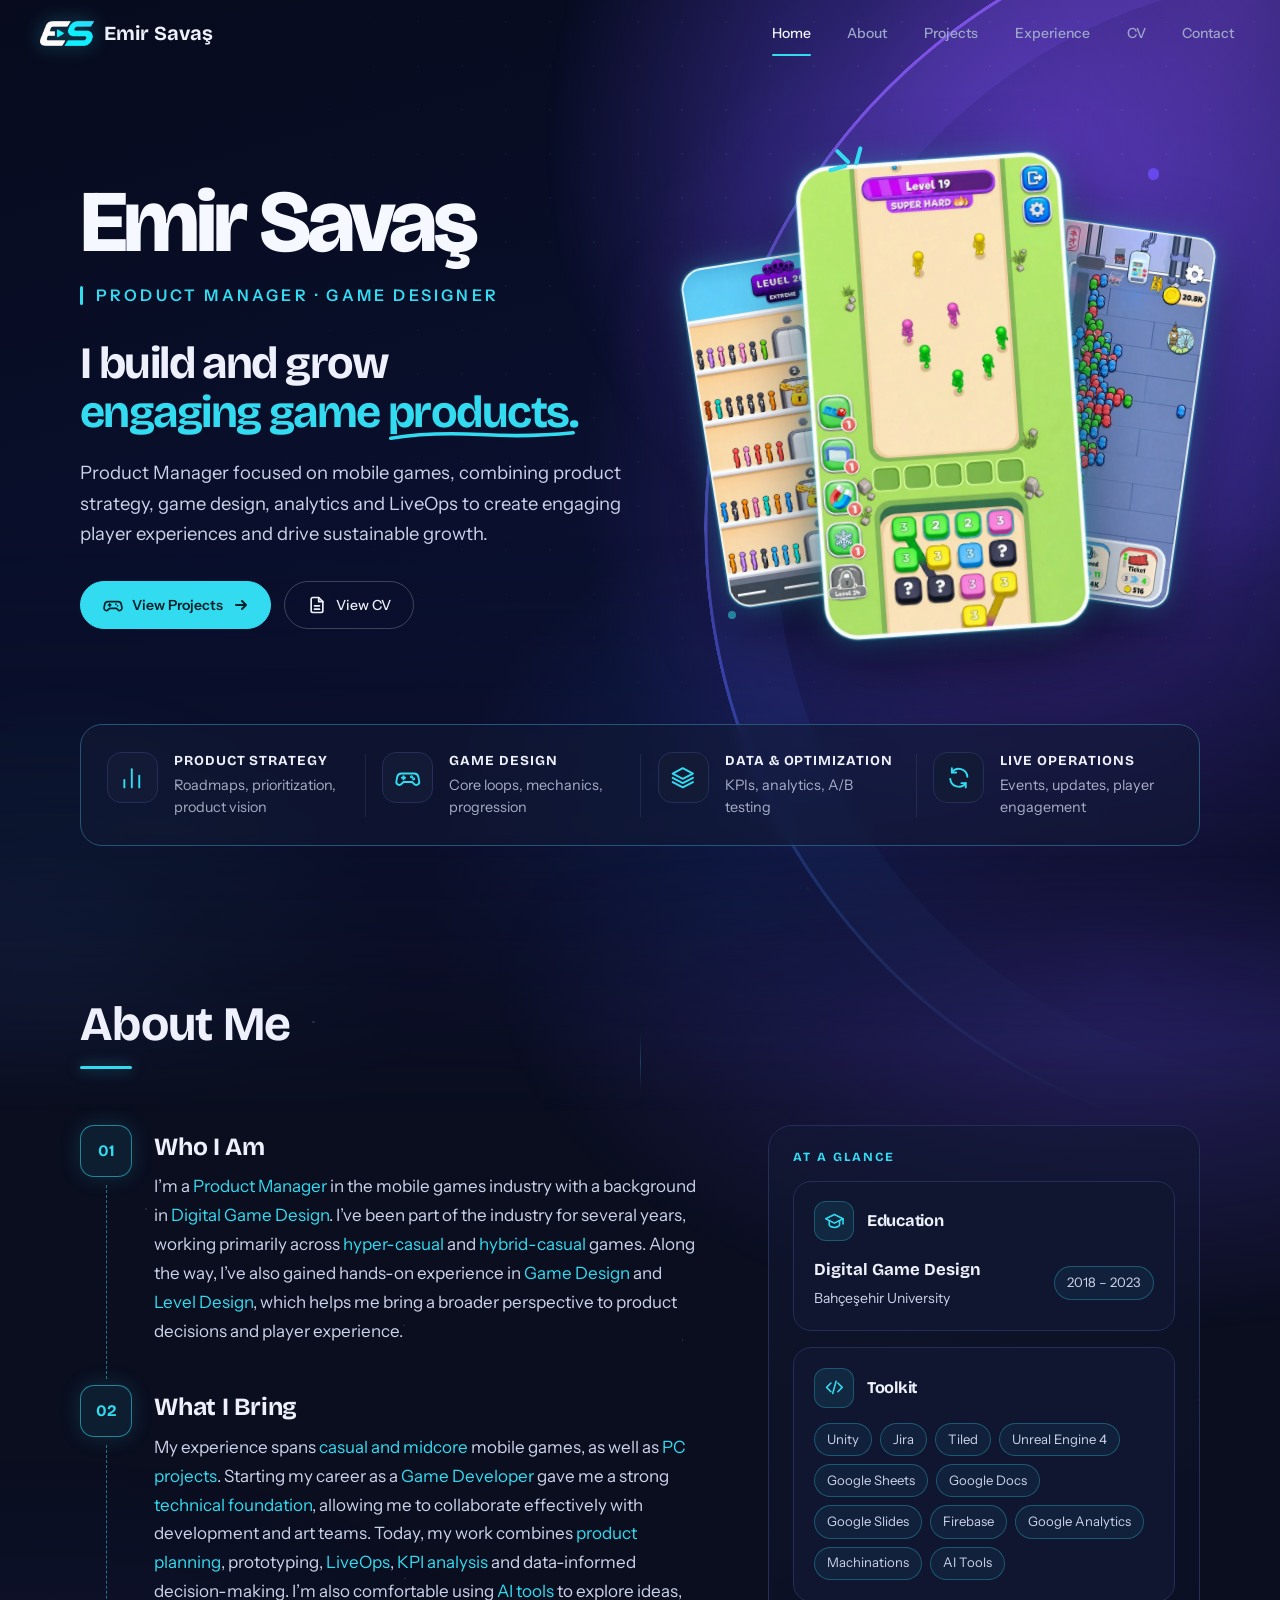
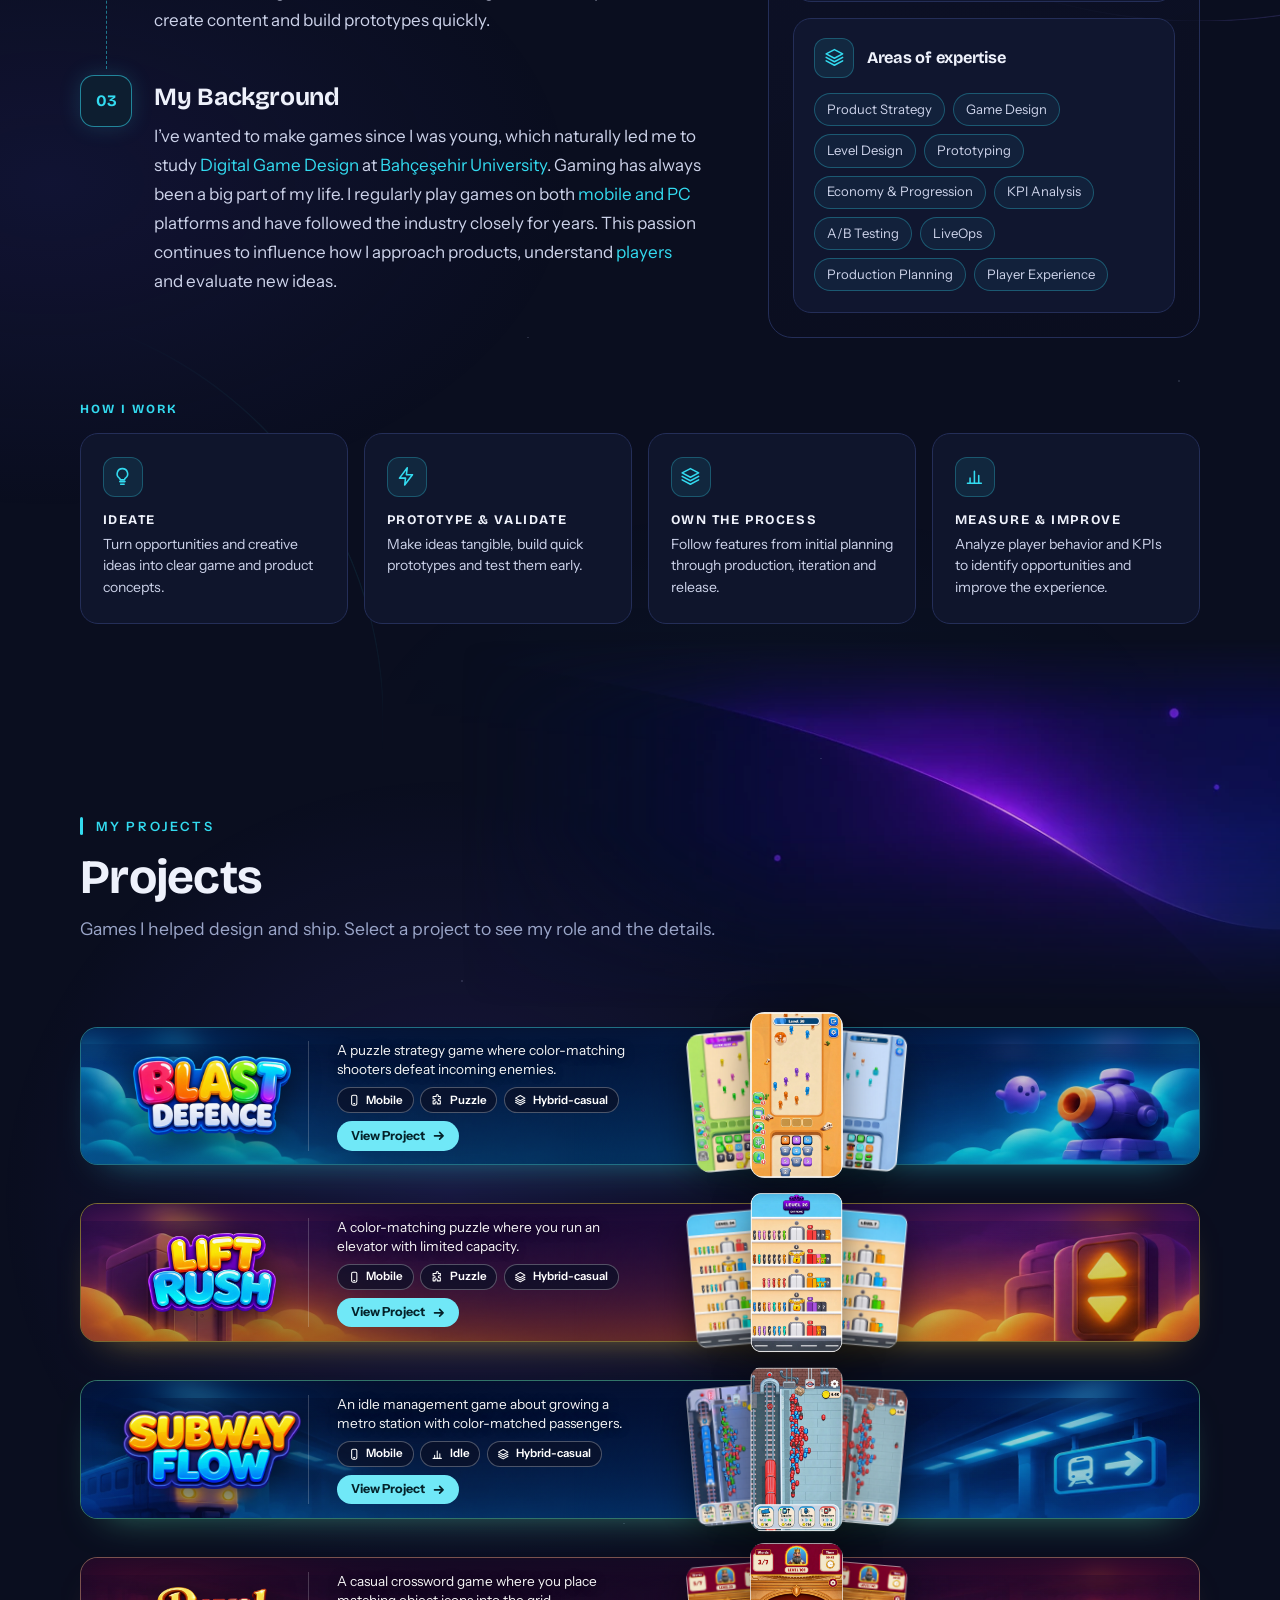
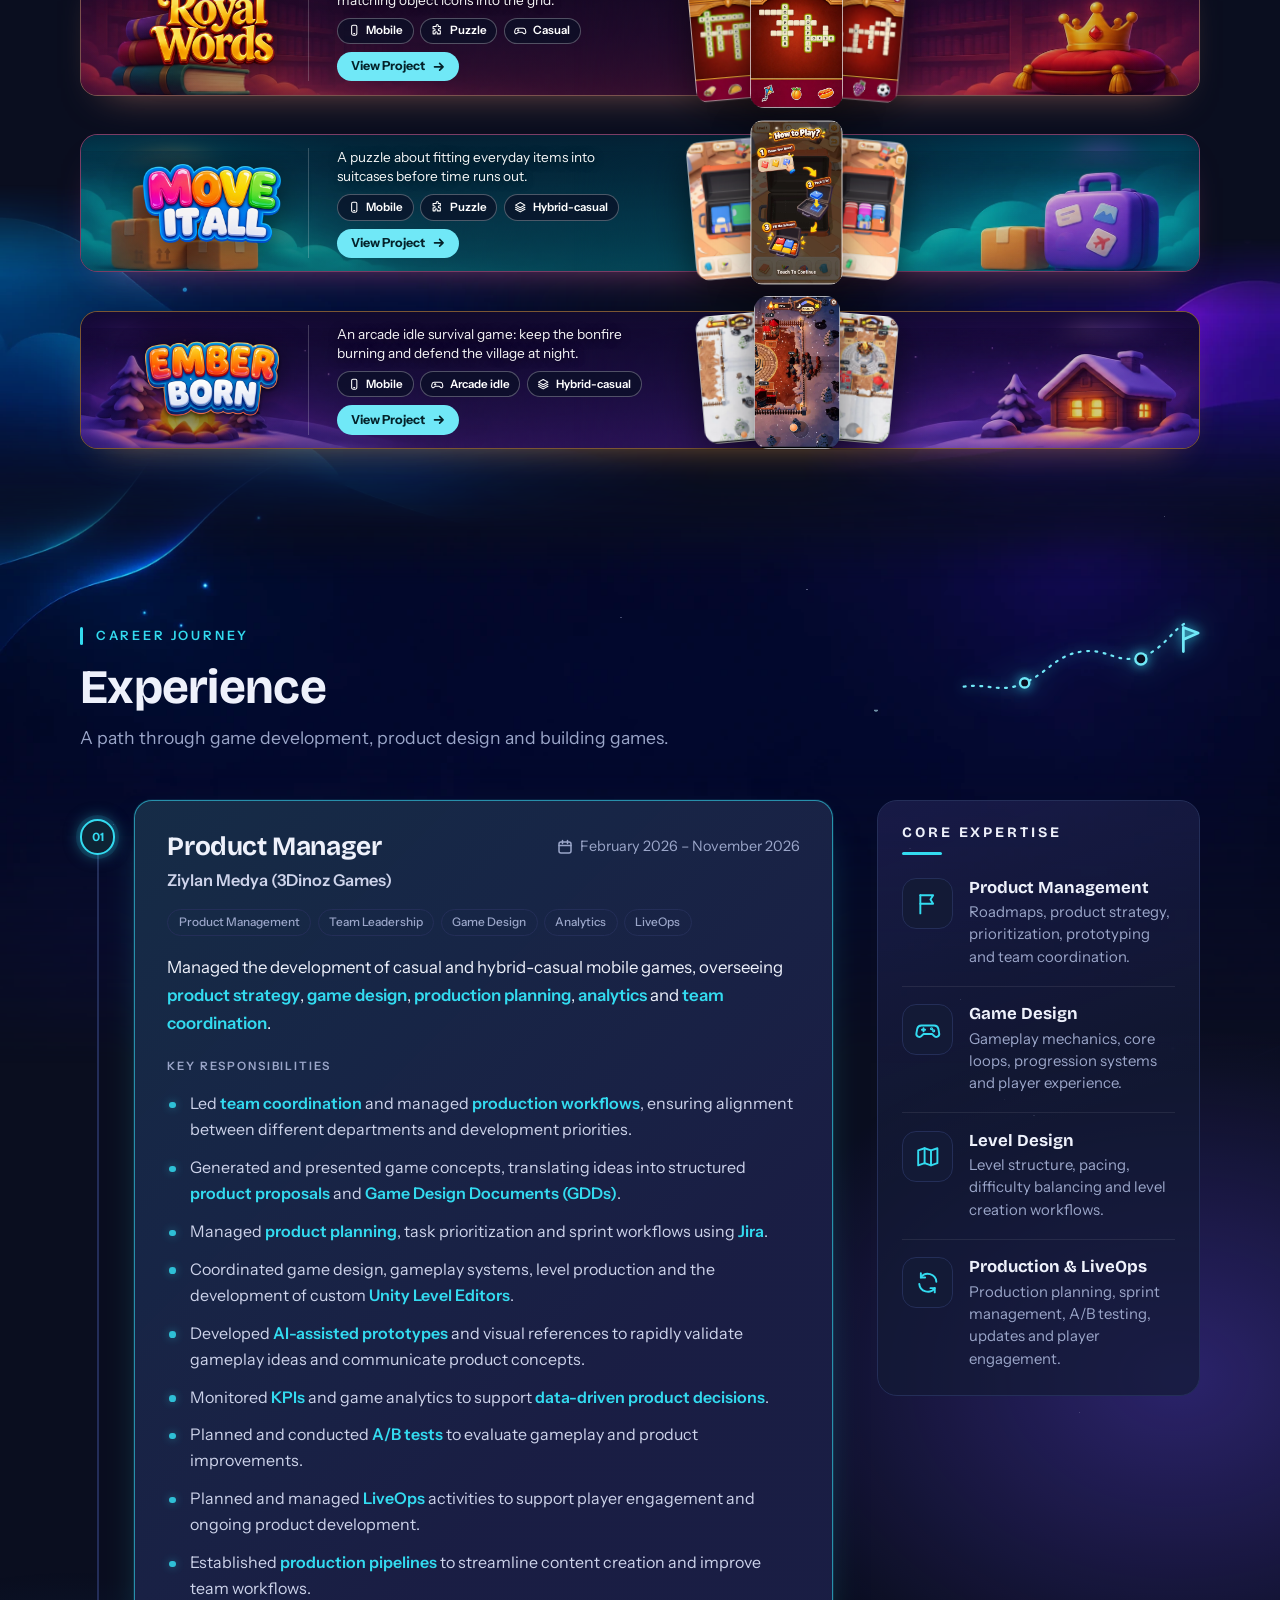
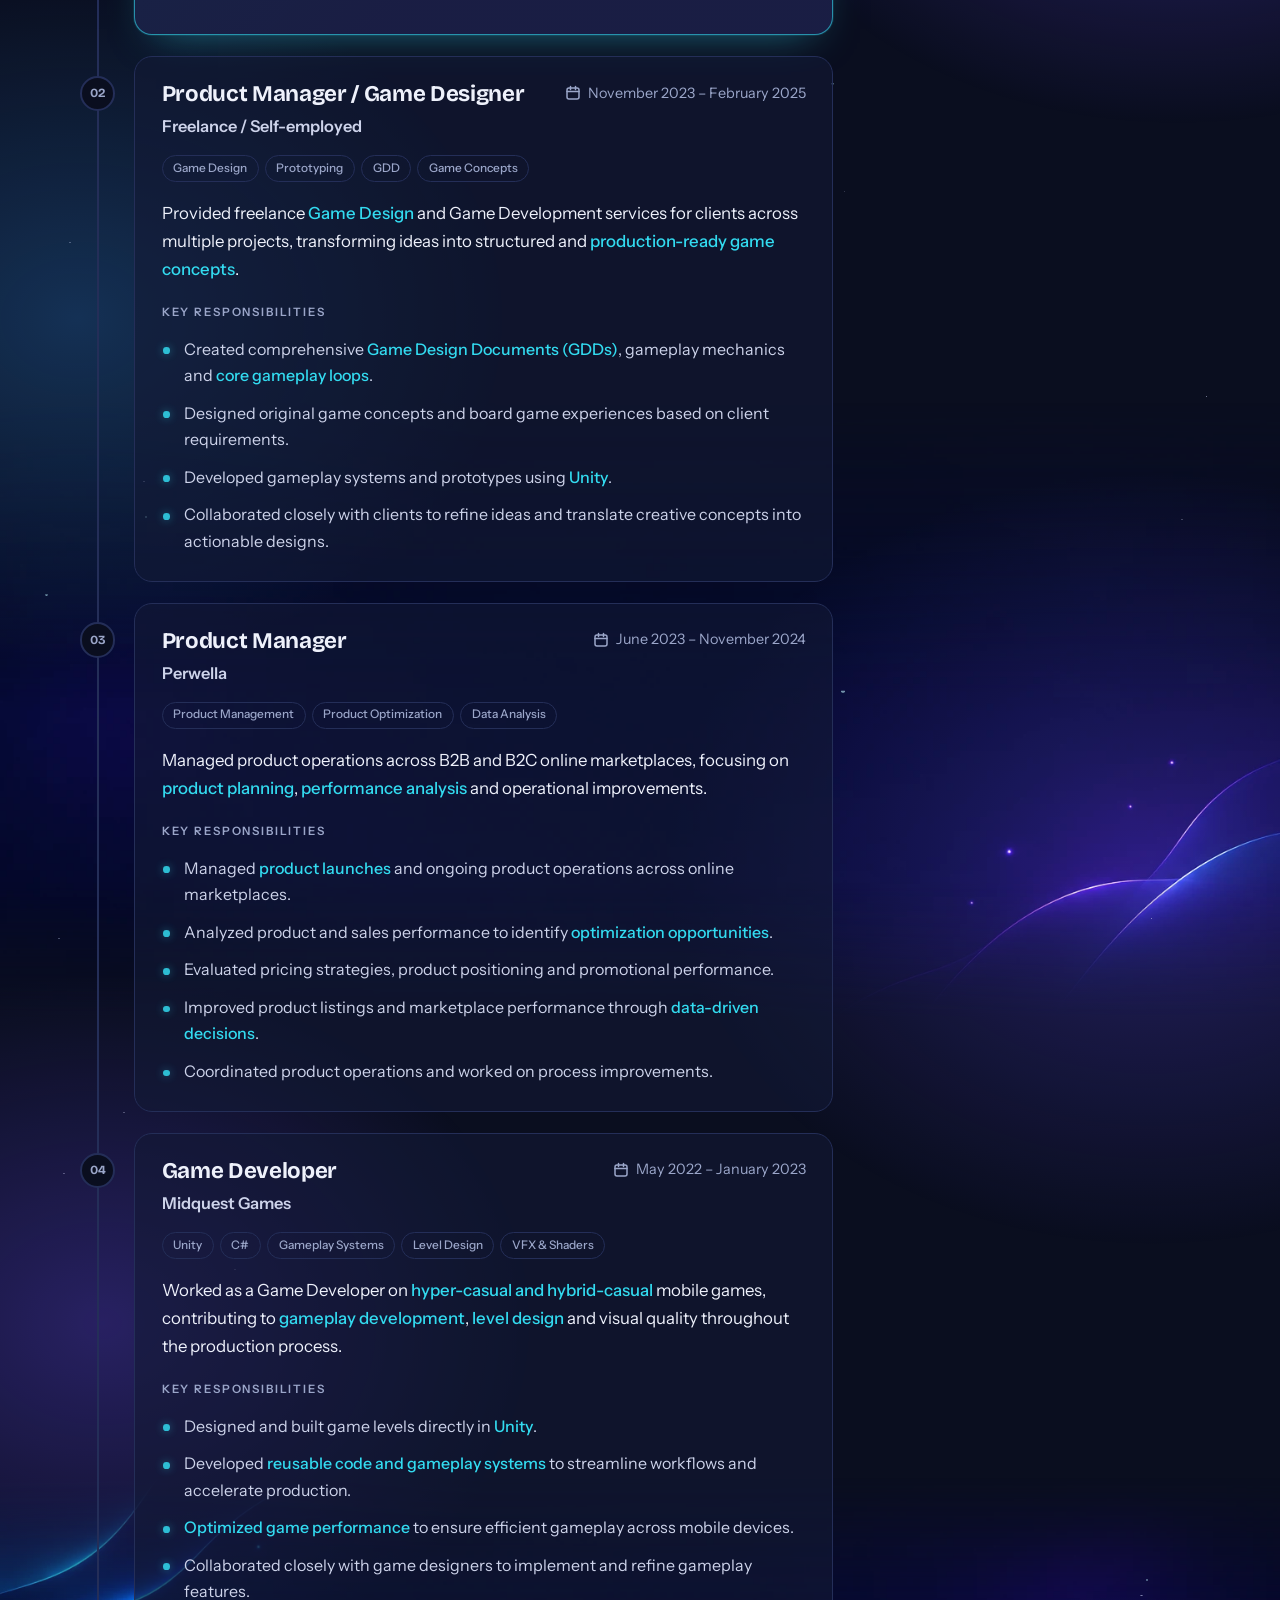
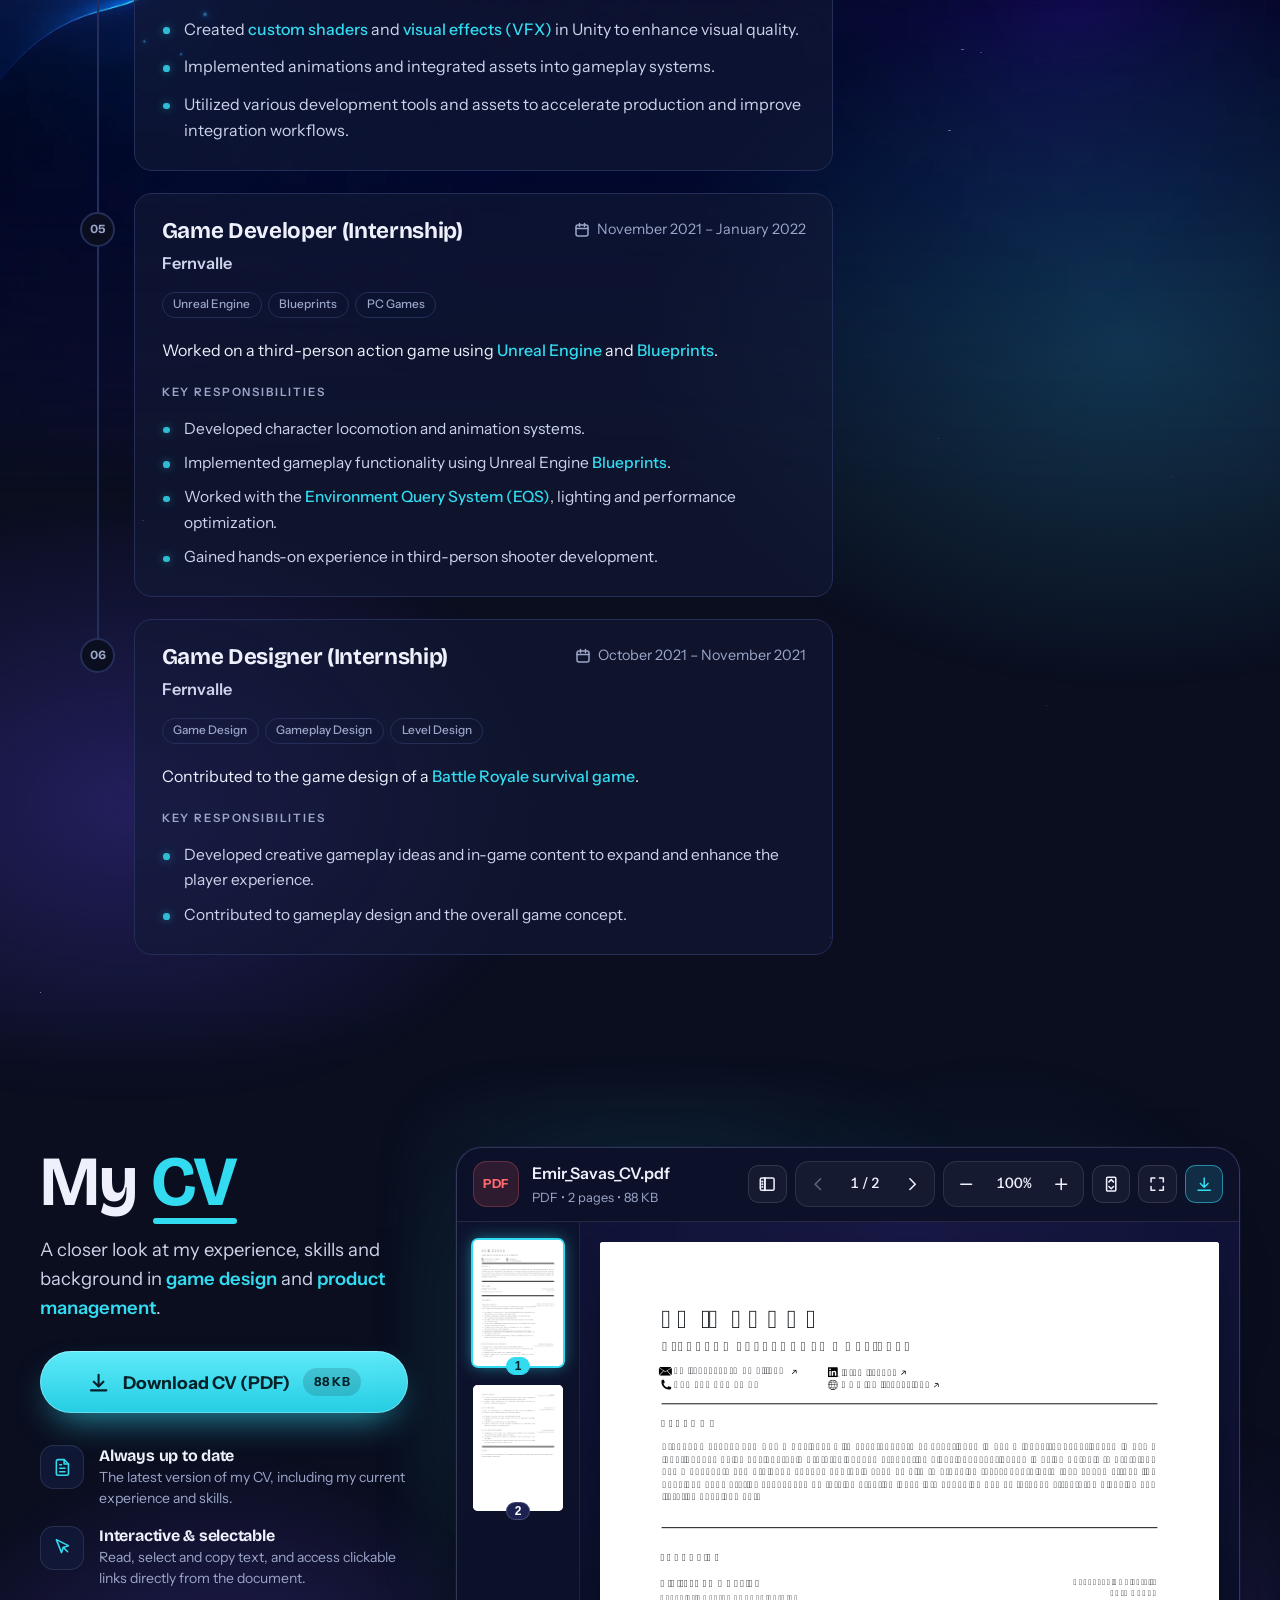
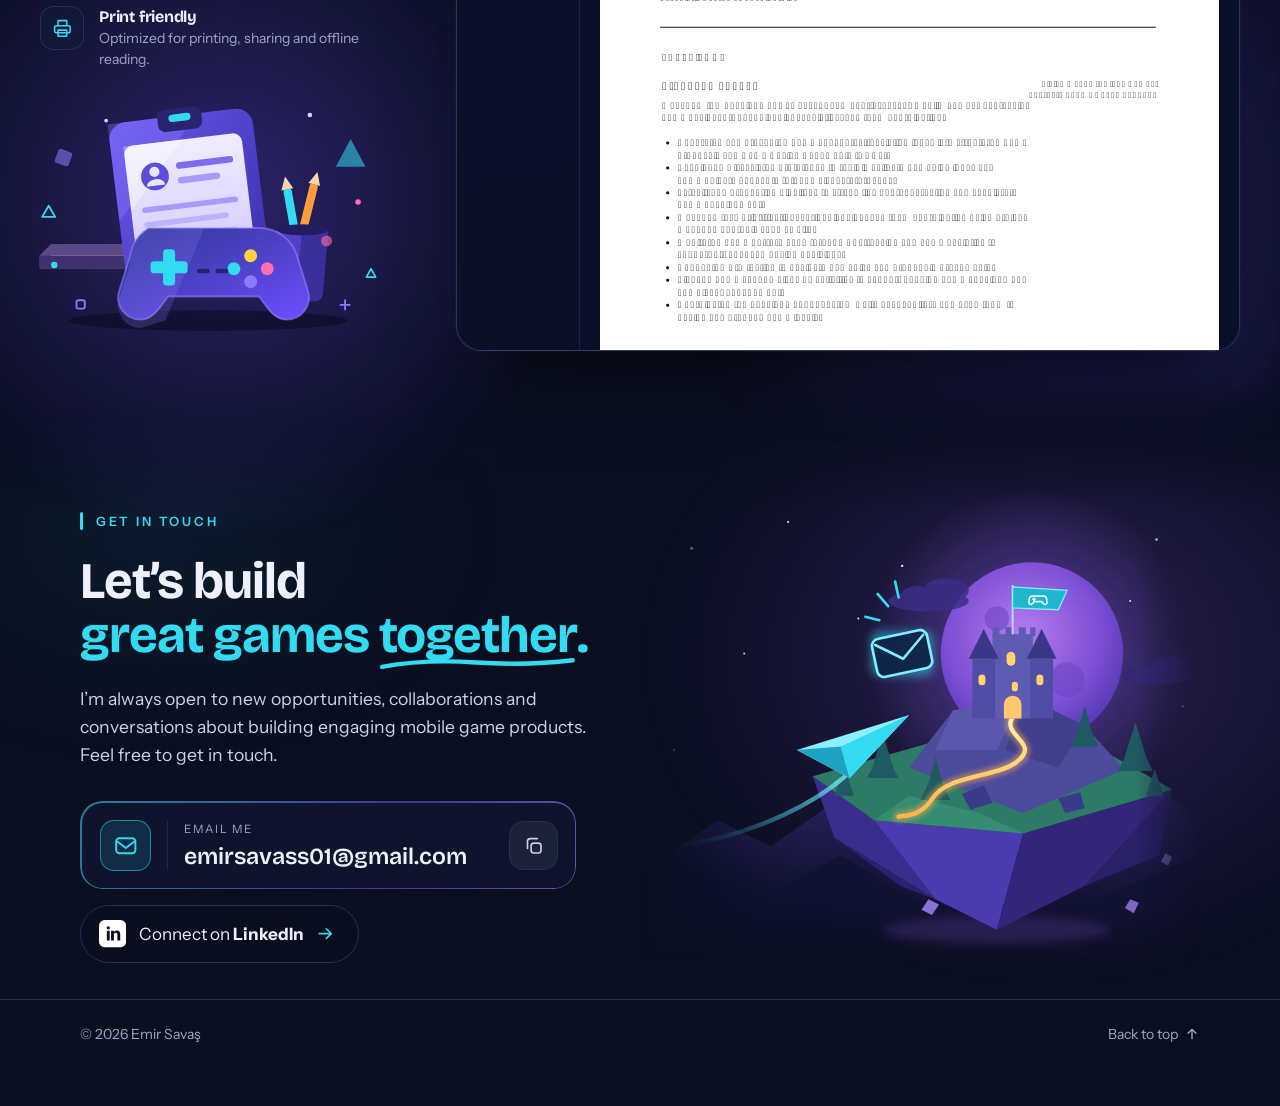
==== commit c57ccd41: "Emberborn: rename from Ember Born (new URL, old one redirects) and add the snowy village world backg" ====
--- a/index.html
+++ b/index.html
@@ -13,7 +13,7 @@
   <link rel="preconnect" href="https://fonts.gstatic.com" crossorigin>
   <link href="https://fonts.googleapis.com/css2?family=Bricolage+Grotesque:opsz,wght@12..96,500;12..96,700&family=Instrument+Sans:wght@400;500;600&display=swap" rel="stylesheet">
   <script>document.documentElement.classList.add("js");</script>
-  <link rel="stylesheet" href="style.css?v=83">
+  <link rel="stylesheet" href="style.css?v=84">
 </head>
 <body>
   <a class="skip" href="#about" id="skip-link">Skip to content</a>
@@ -299,9 +299,9 @@
     </div>
   </footer>
 
-  <script src="content.js?v=83"></script>
-  <script src="script.js?v=83"></script>
-  <script src="analytics.js?v=83"></script>
-  <script type="module" src="cv.js?v=83"></script>
+  <script src="content.js?v=84"></script>
+  <script src="script.js?v=84"></script>
+  <script src="analytics.js?v=84"></script>
+  <script type="module" src="cv.js?v=84"></script>
 </body>
 </html>
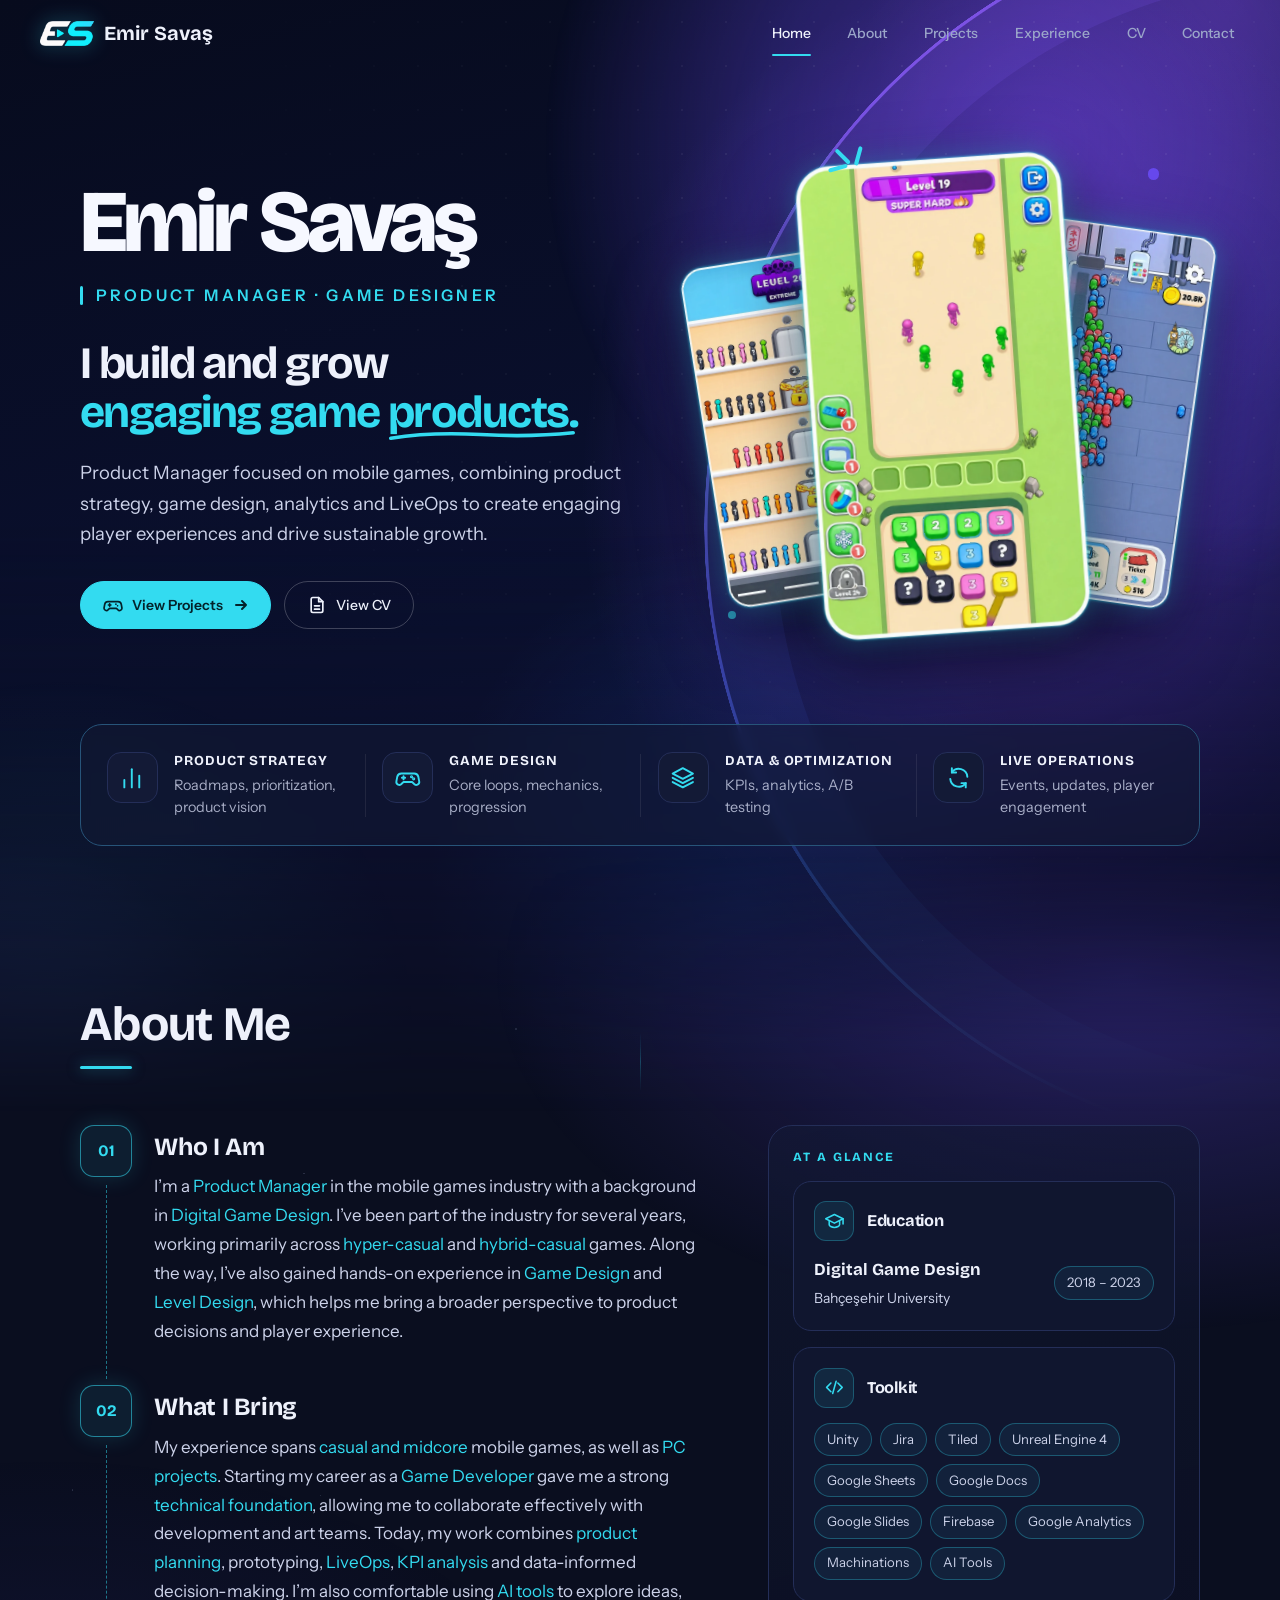
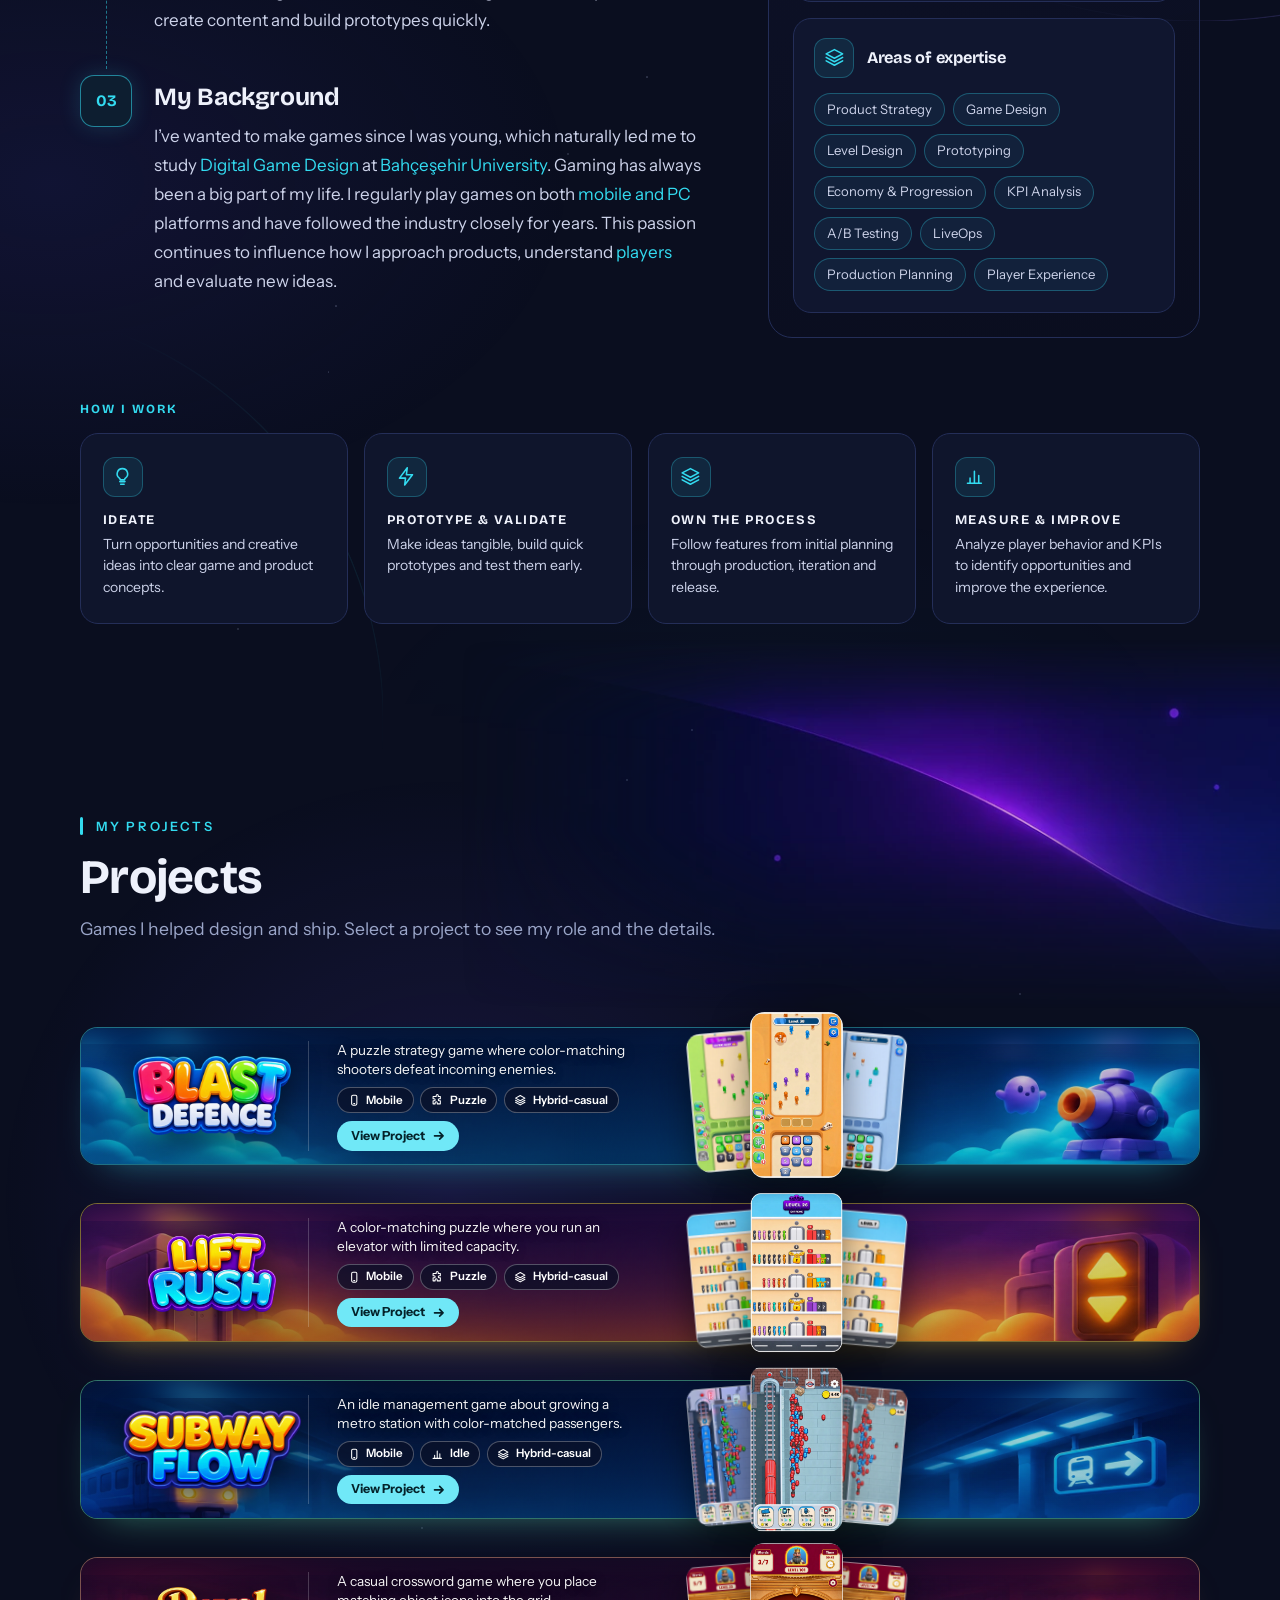
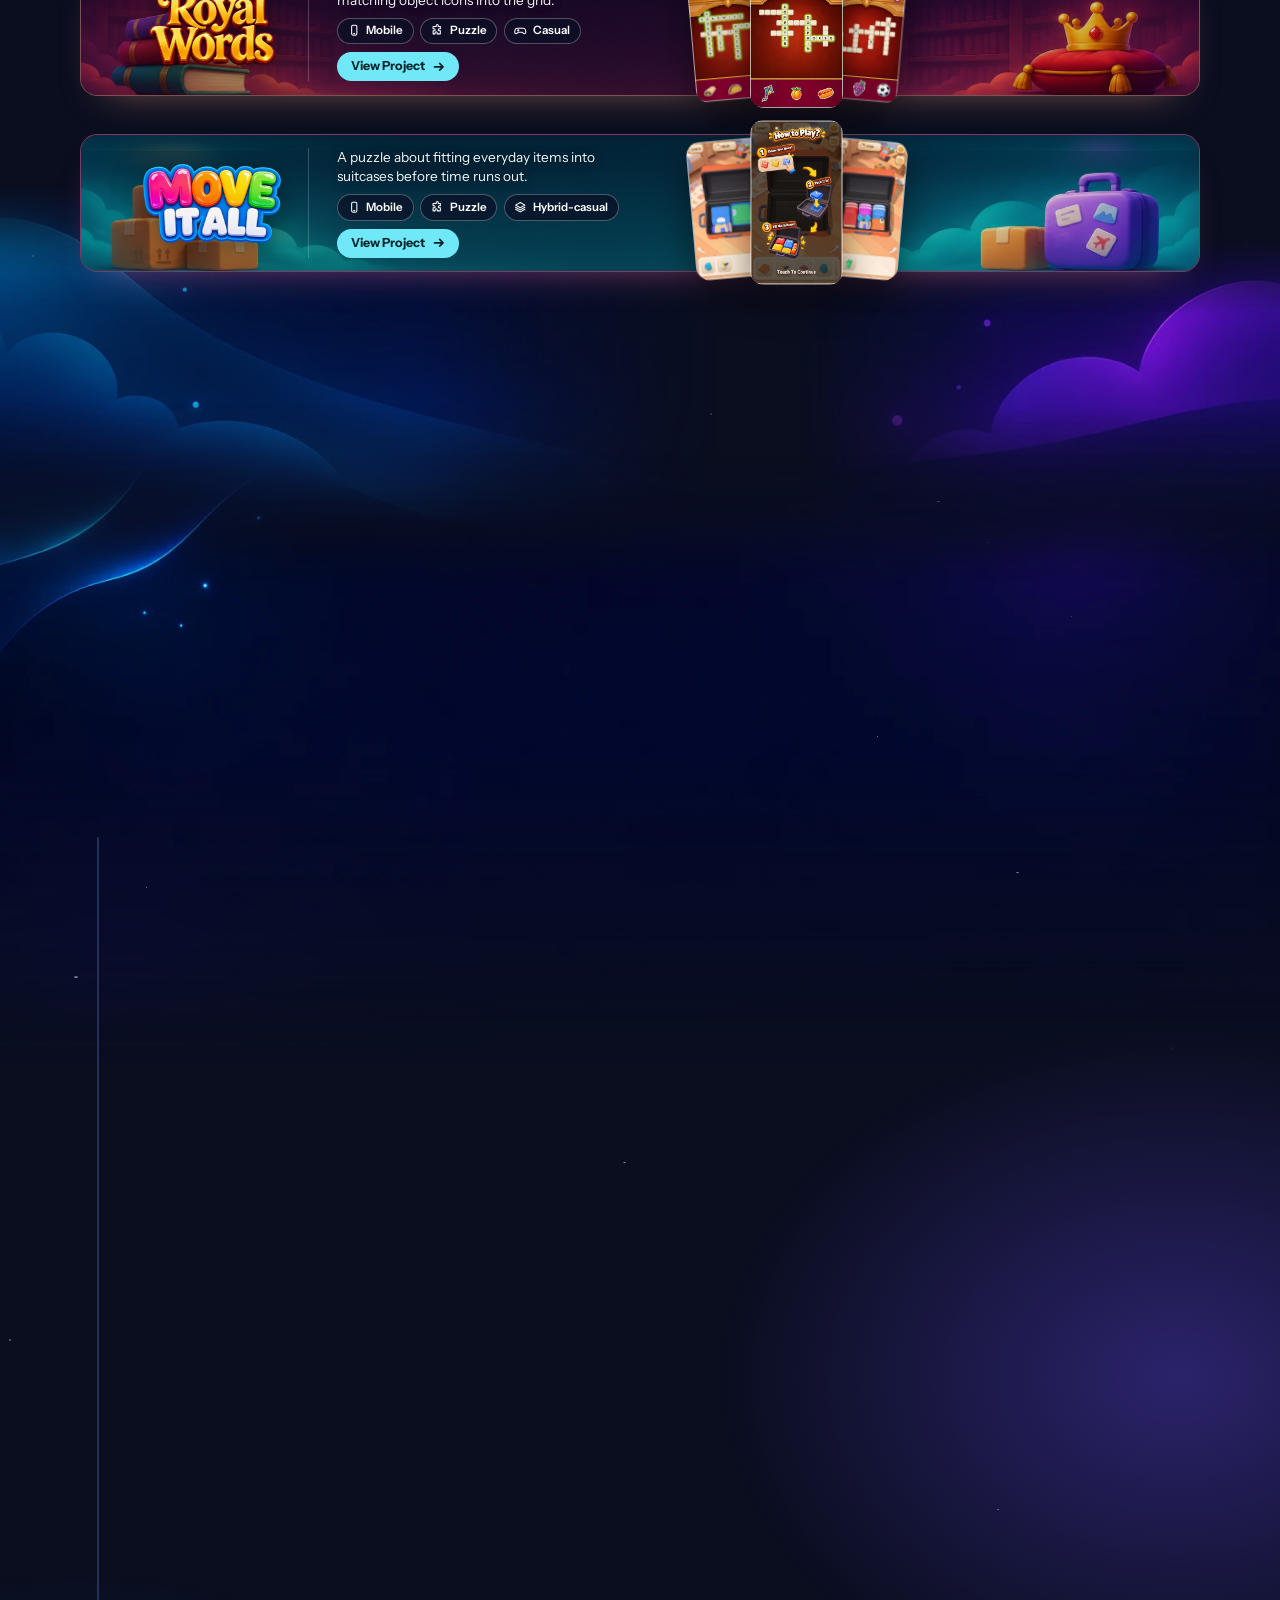
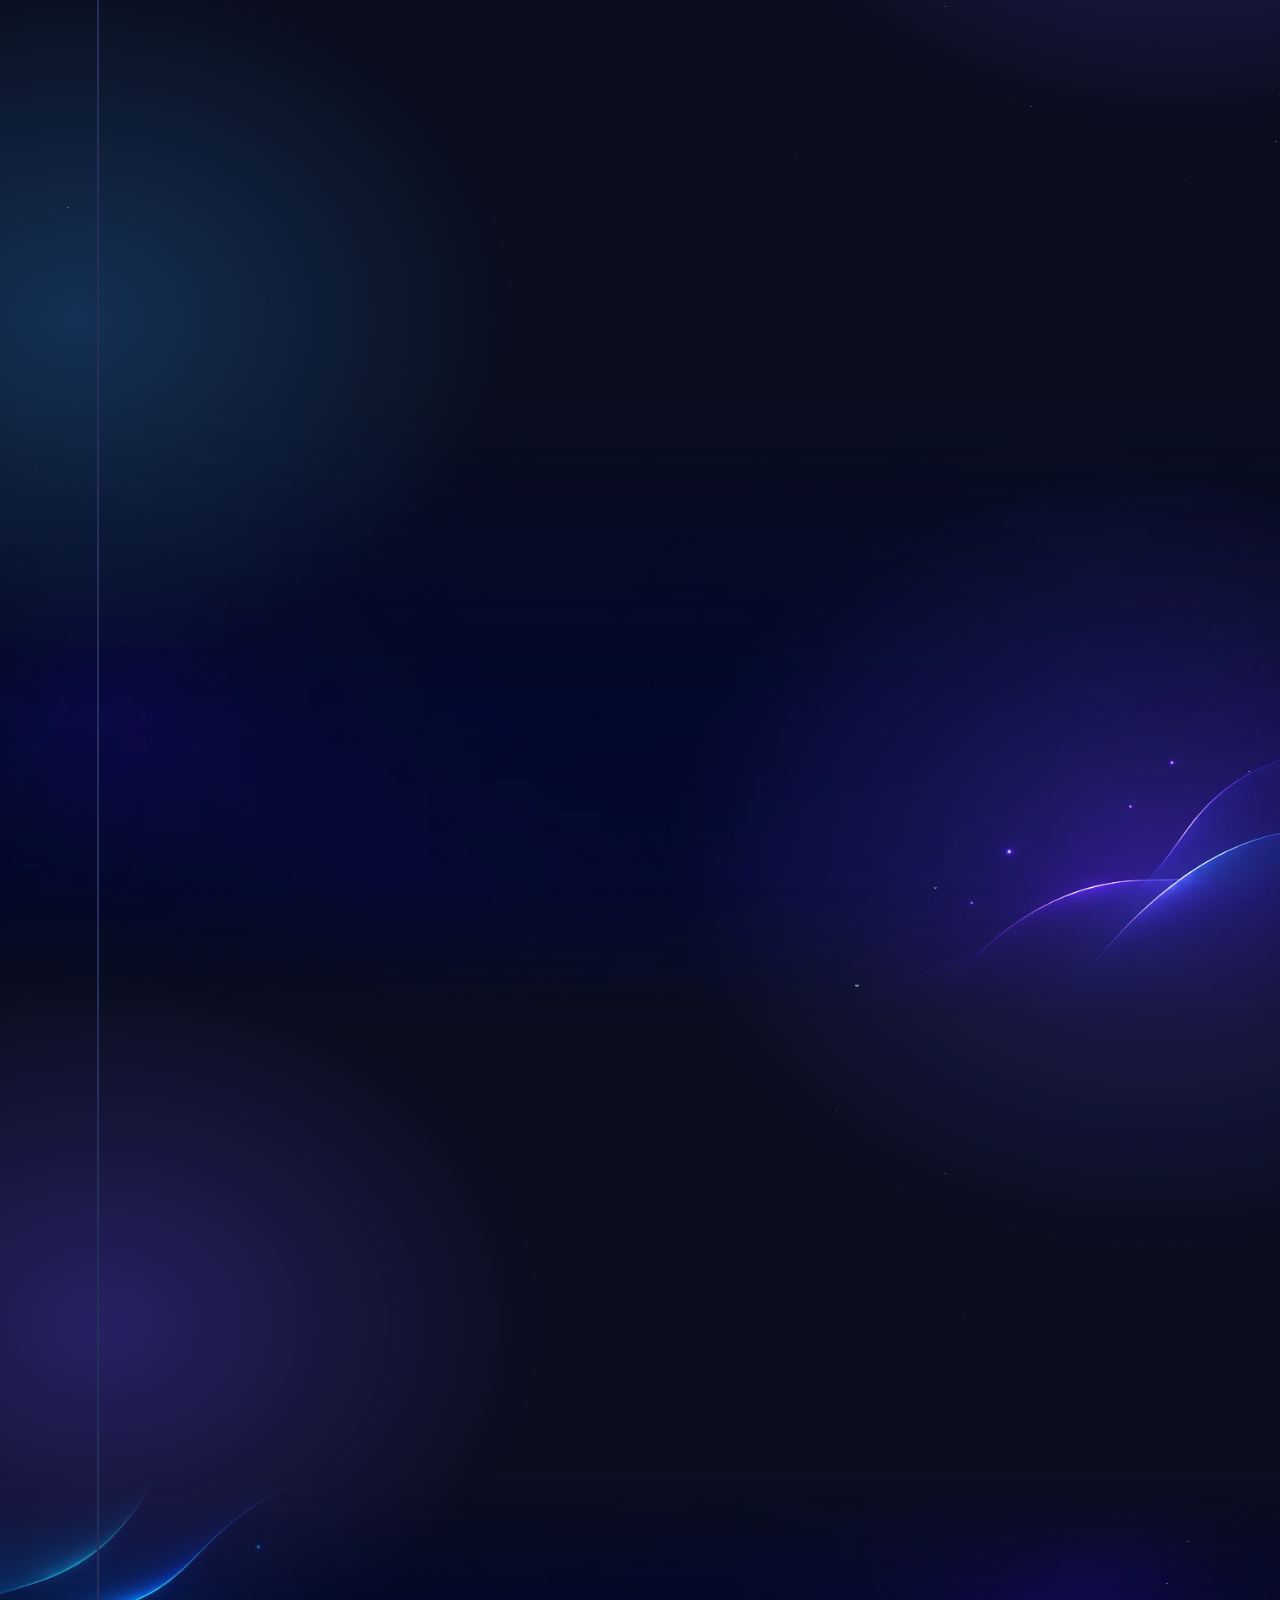
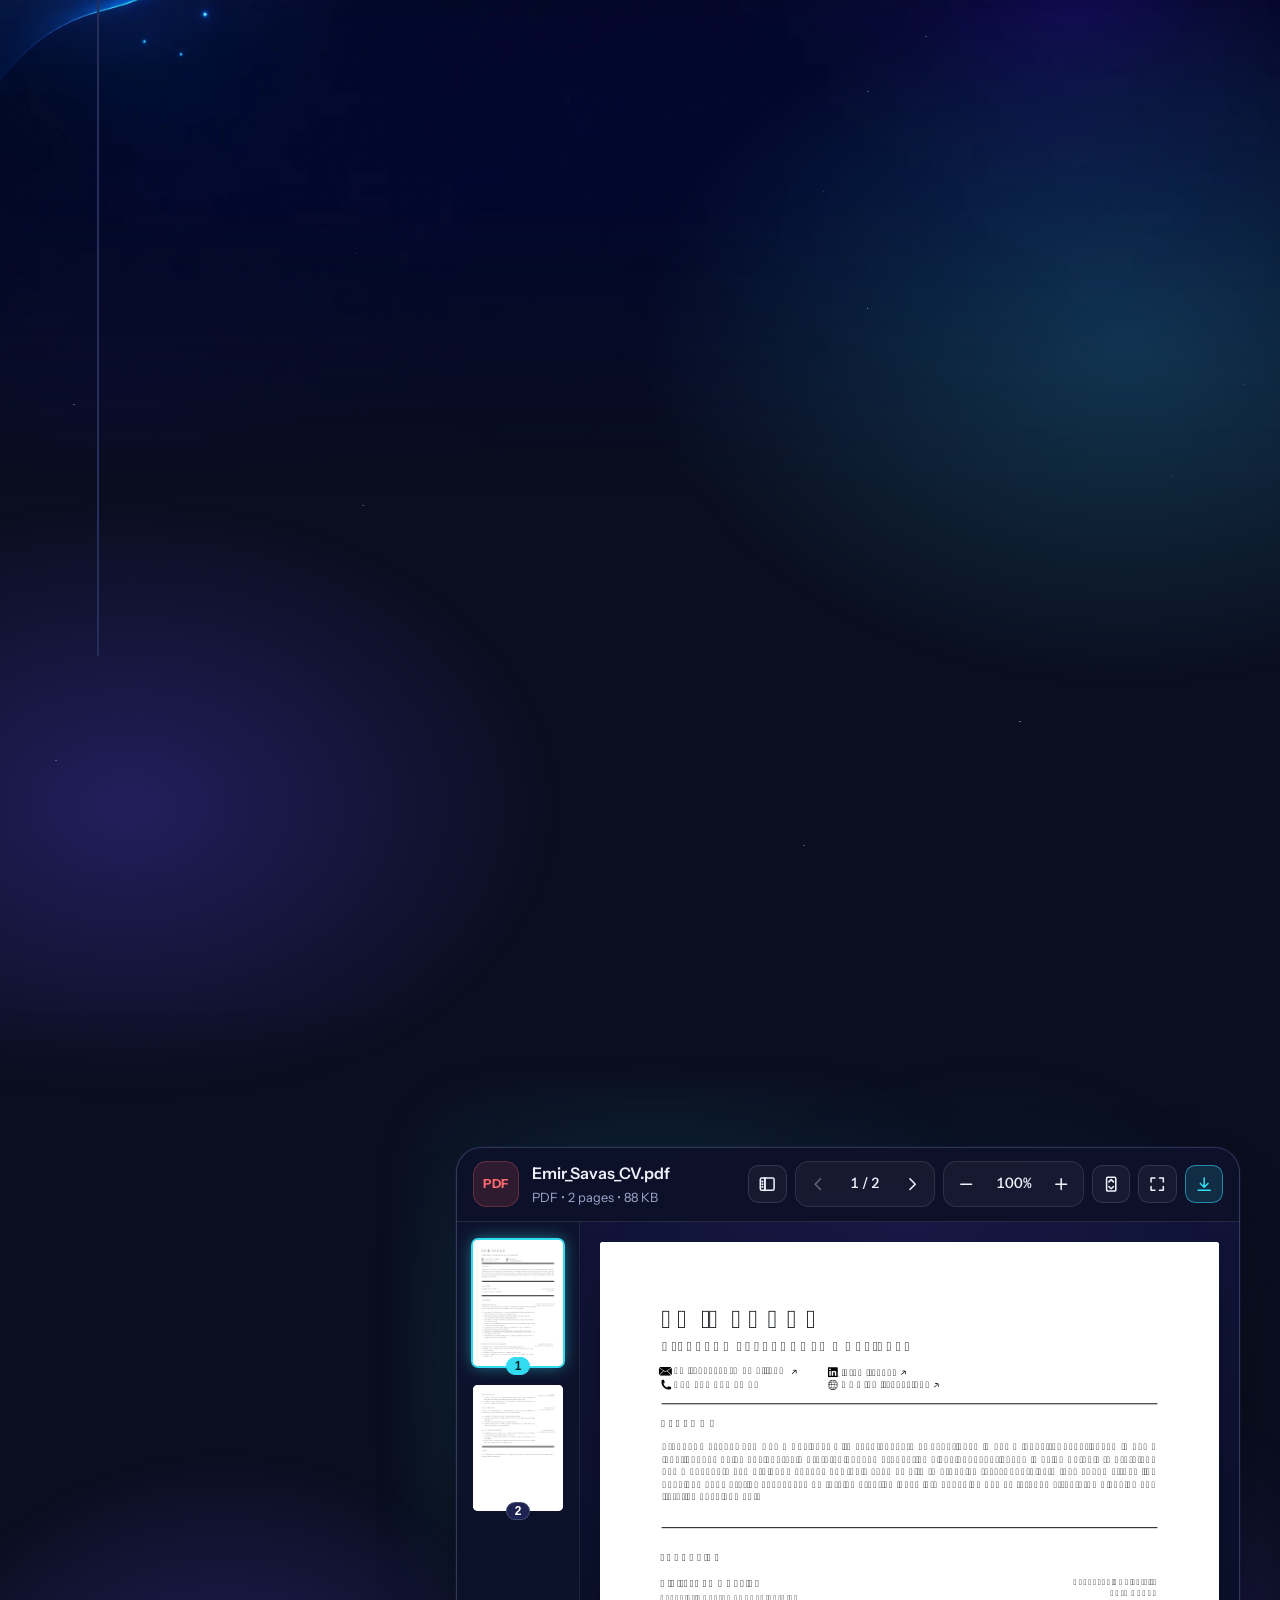
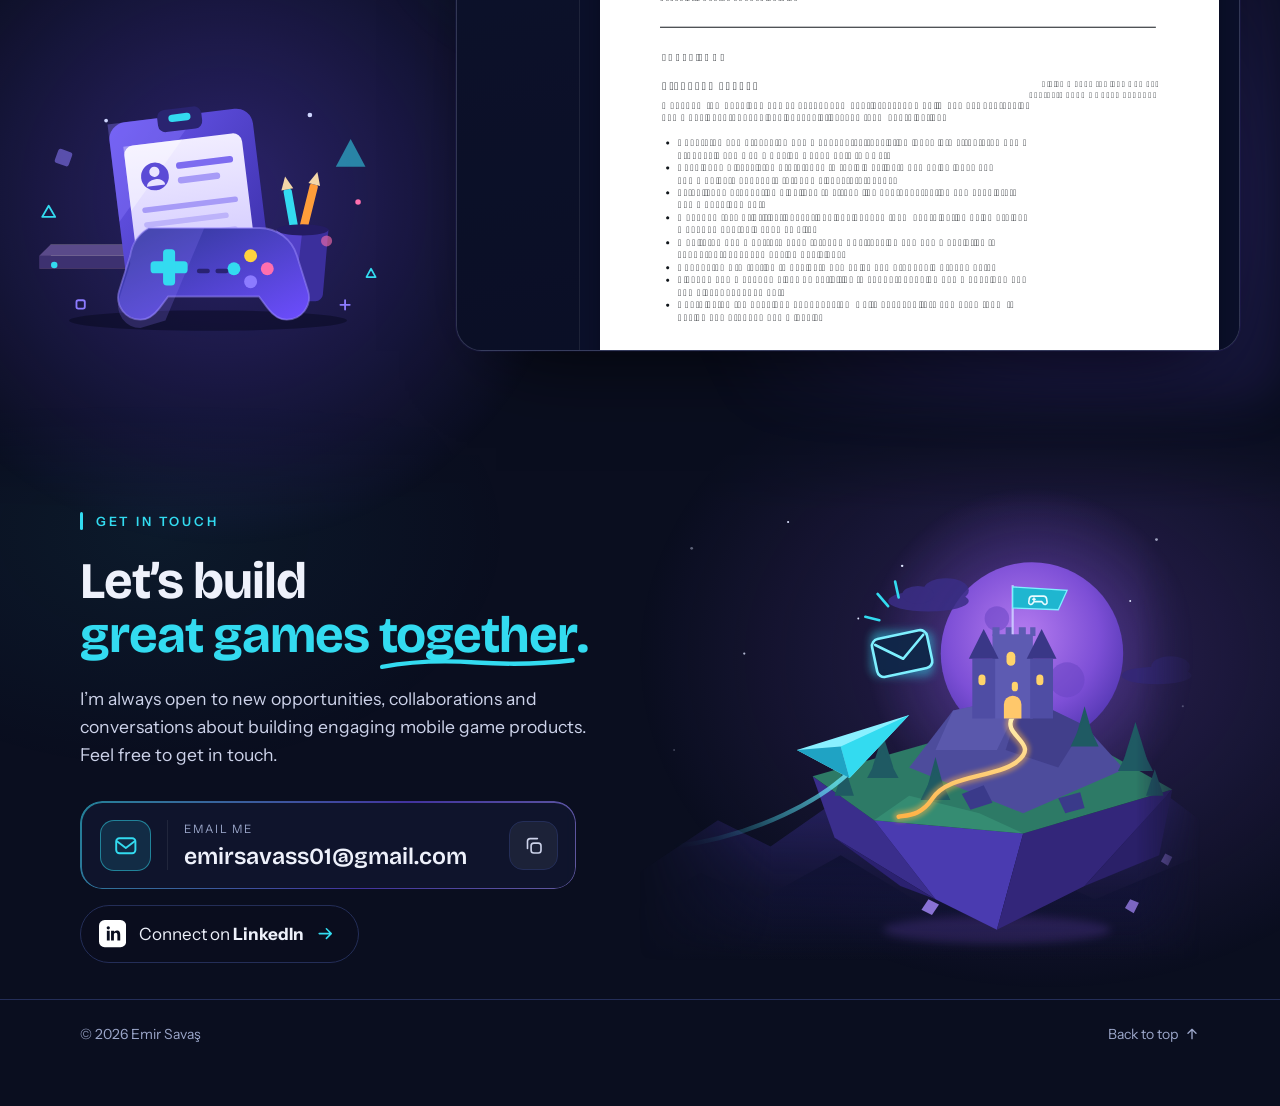
==== commit df0d749f: "Emberborn: genre, role and Tools & Workflow Co-Authored-By: Claude Opus 5.5 <noreply@anthropic.com>" ====
--- a/index.html
+++ b/index.html
@@ -13,7 +13,7 @@
   <link rel="preconnect" href="https://fonts.gstatic.com" crossorigin>
   <link href="https://fonts.googleapis.com/css2?family=Bricolage+Grotesque:opsz,wght@12..96,500;12..96,700&family=Instrument+Sans:wght@400;500;600&display=swap" rel="stylesheet">
   <script>document.documentElement.classList.add("js");</script>
-  <link rel="stylesheet" href="style.css?v=84">
+  <link rel="stylesheet" href="style.css?v=85">
 </head>
 <body>
   <a class="skip" href="#about" id="skip-link">Skip to content</a>
@@ -299,9 +299,9 @@
     </div>
   </footer>
 
-  <script src="content.js?v=84"></script>
-  <script src="script.js?v=84"></script>
-  <script src="analytics.js?v=84"></script>
-  <script type="module" src="cv.js?v=84"></script>
+  <script src="content.js?v=85"></script>
+  <script src="script.js?v=85"></script>
+  <script src="analytics.js?v=85"></script>
+  <script type="module" src="cv.js?v=85"></script>
 </body>
 </html>
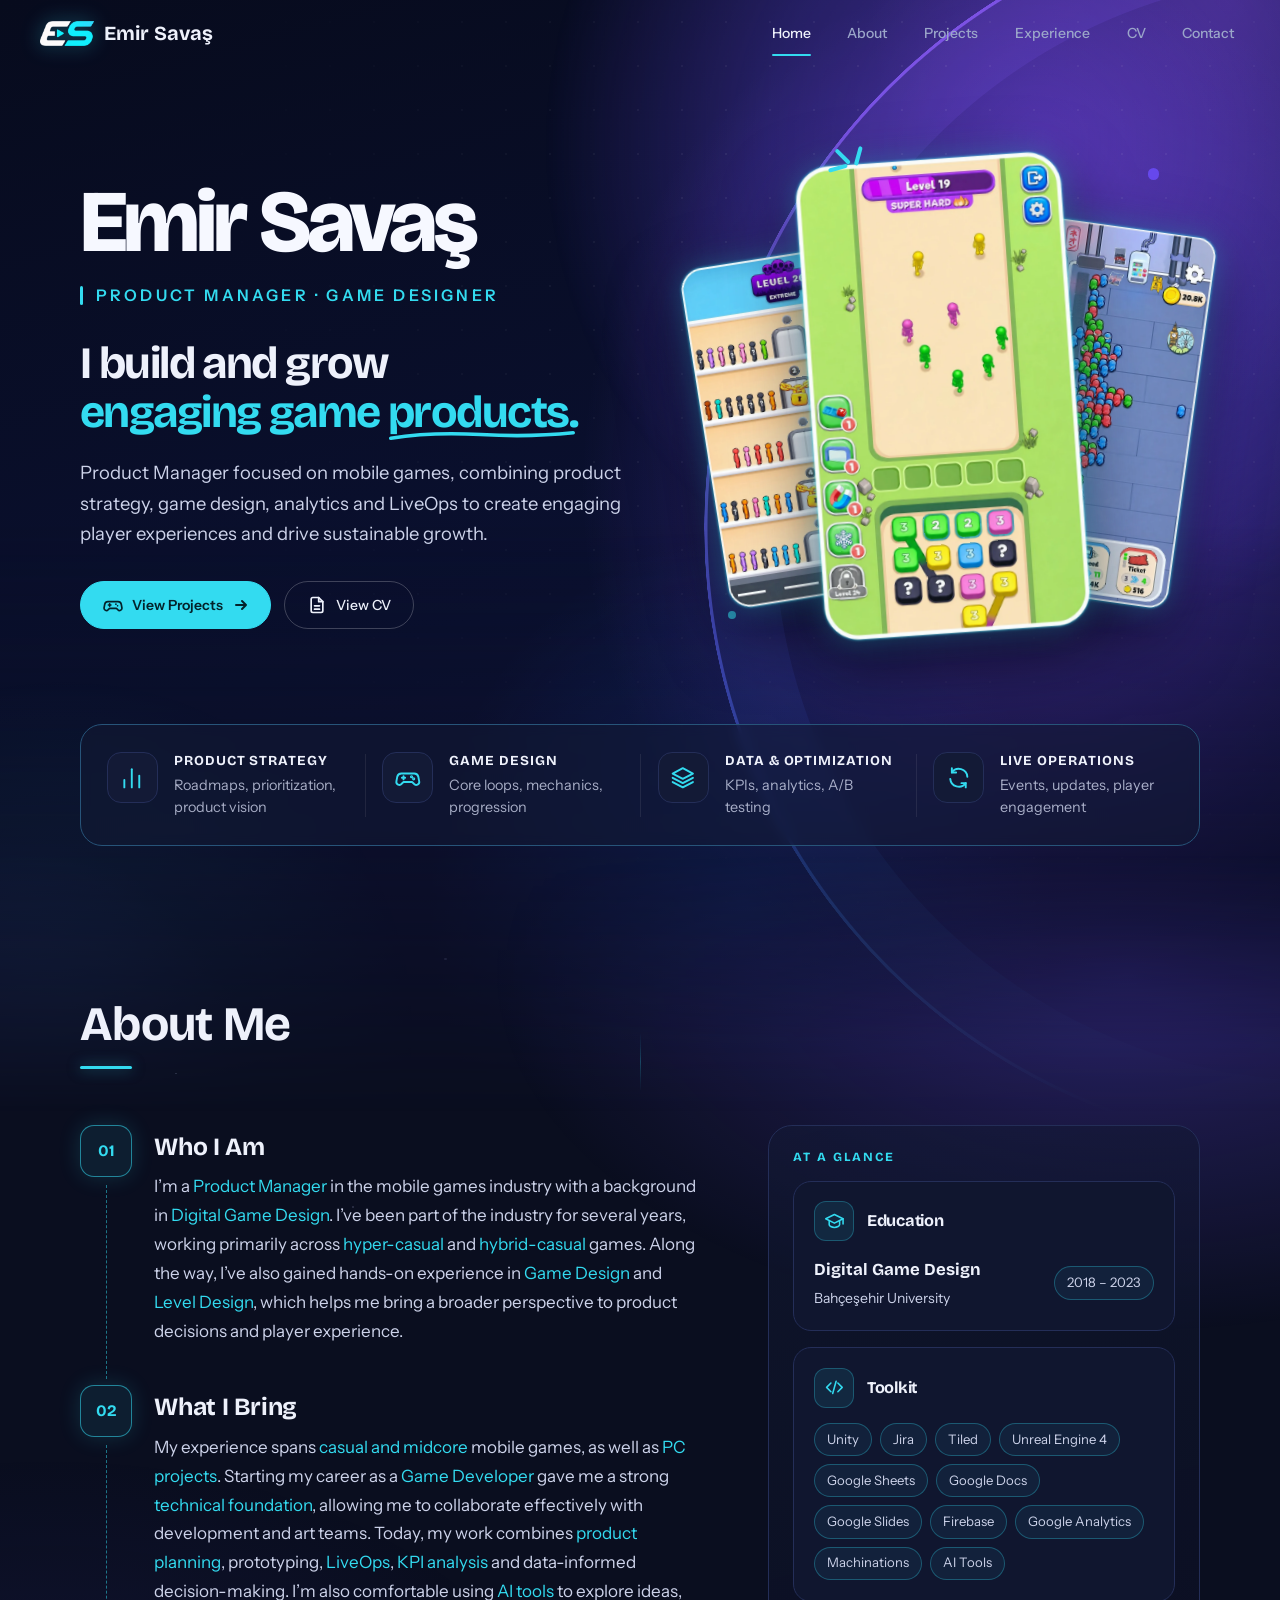
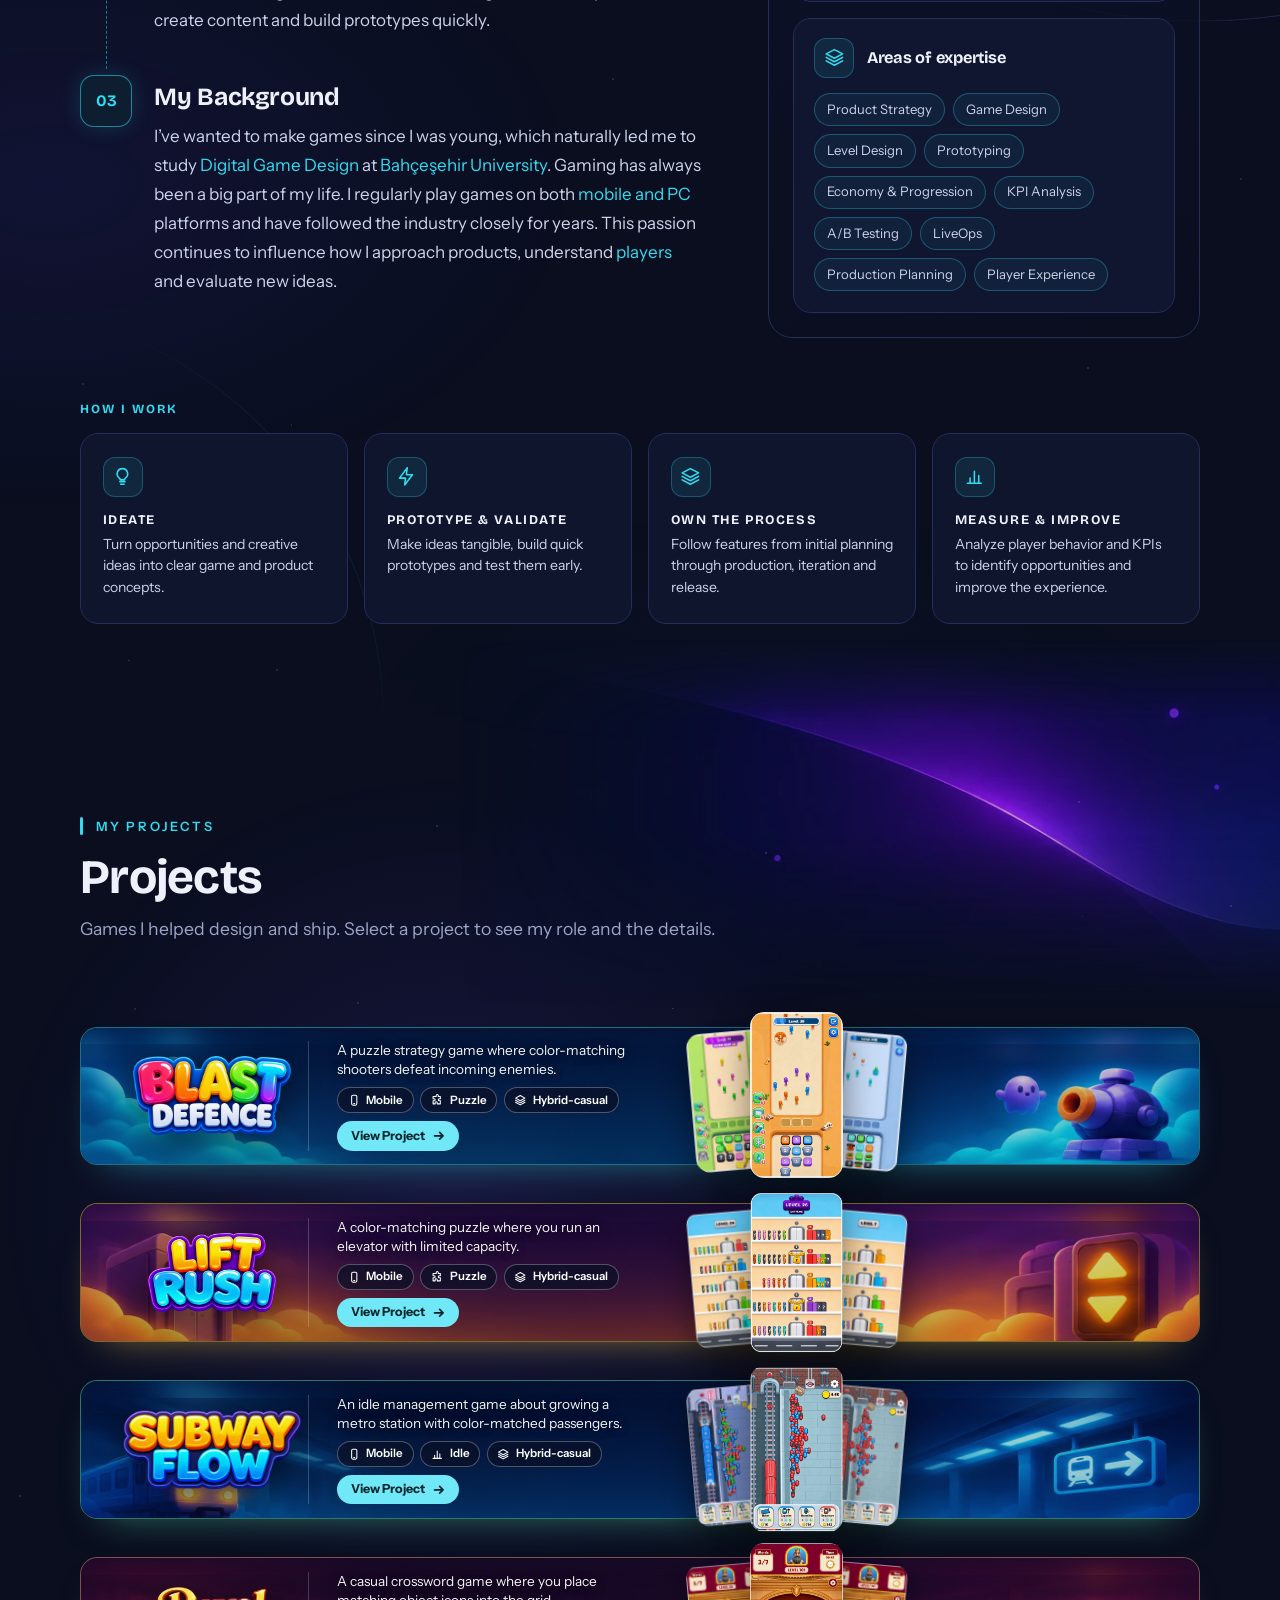
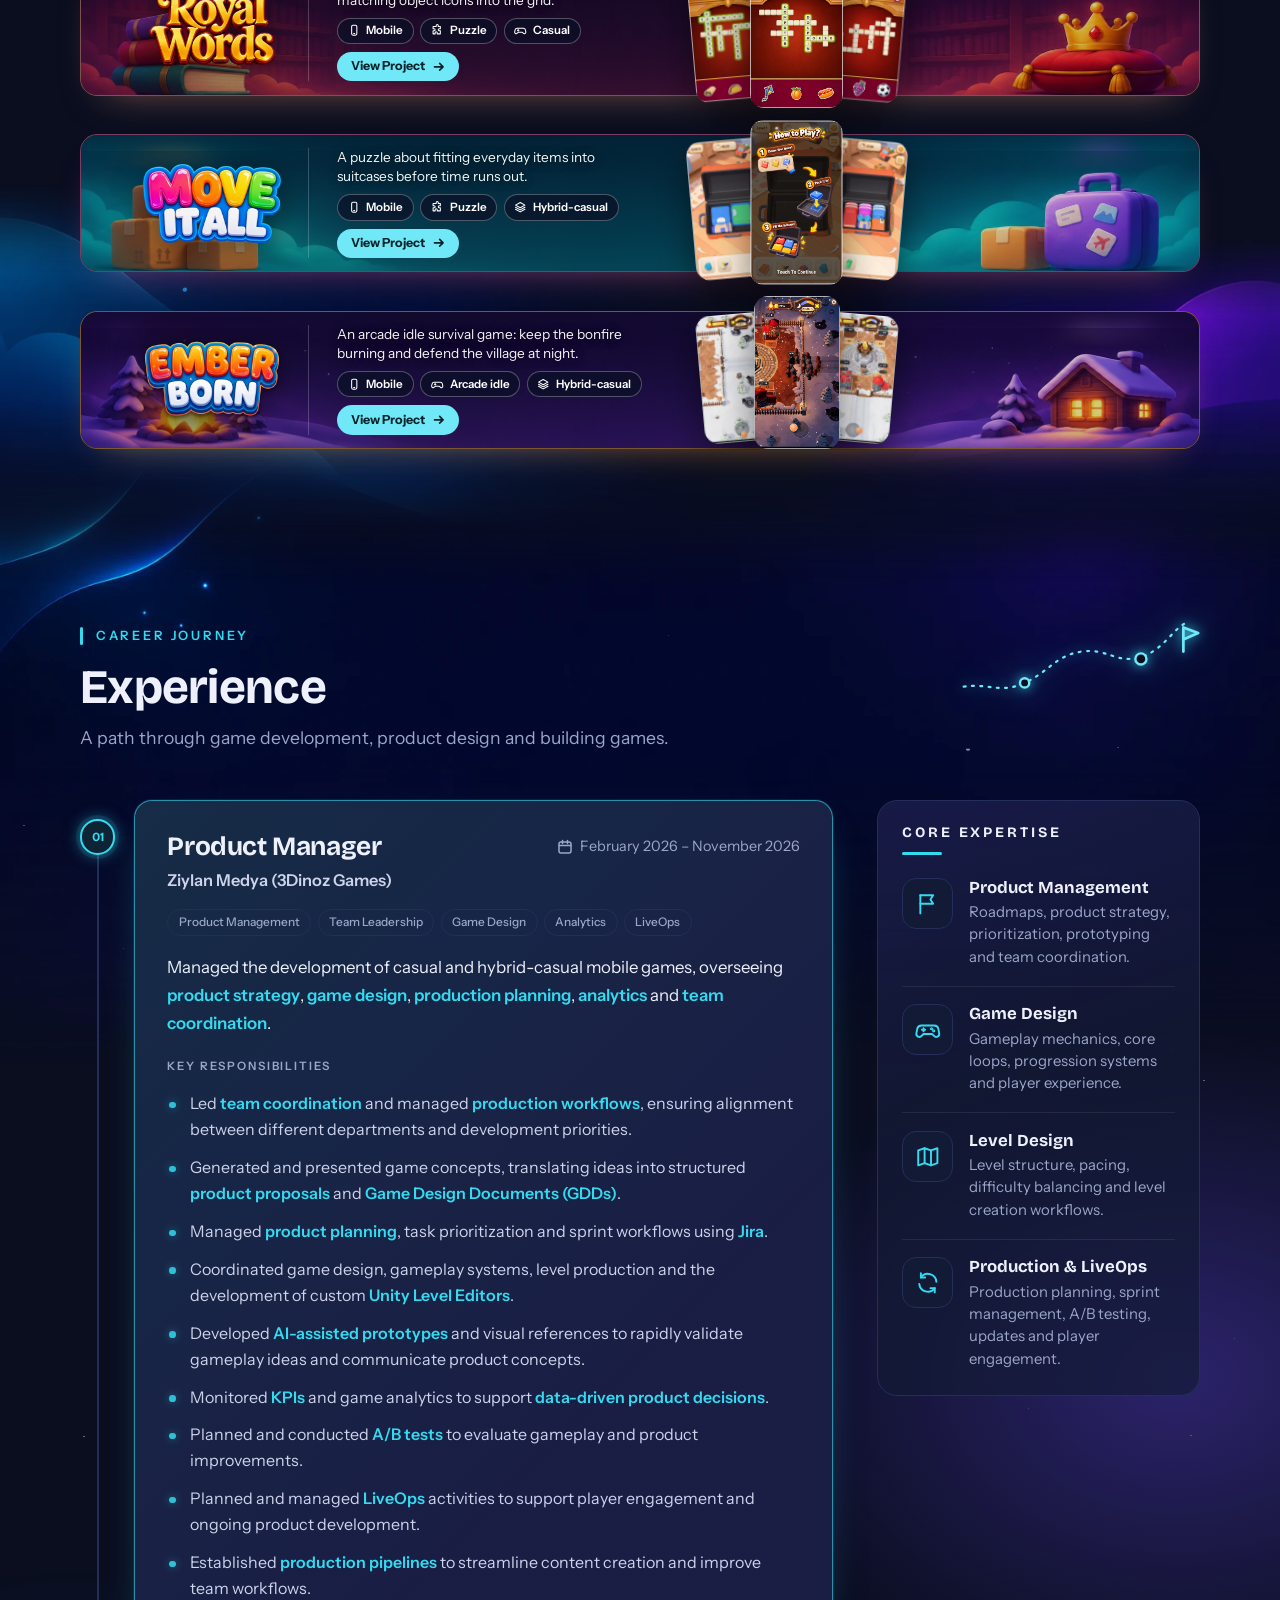
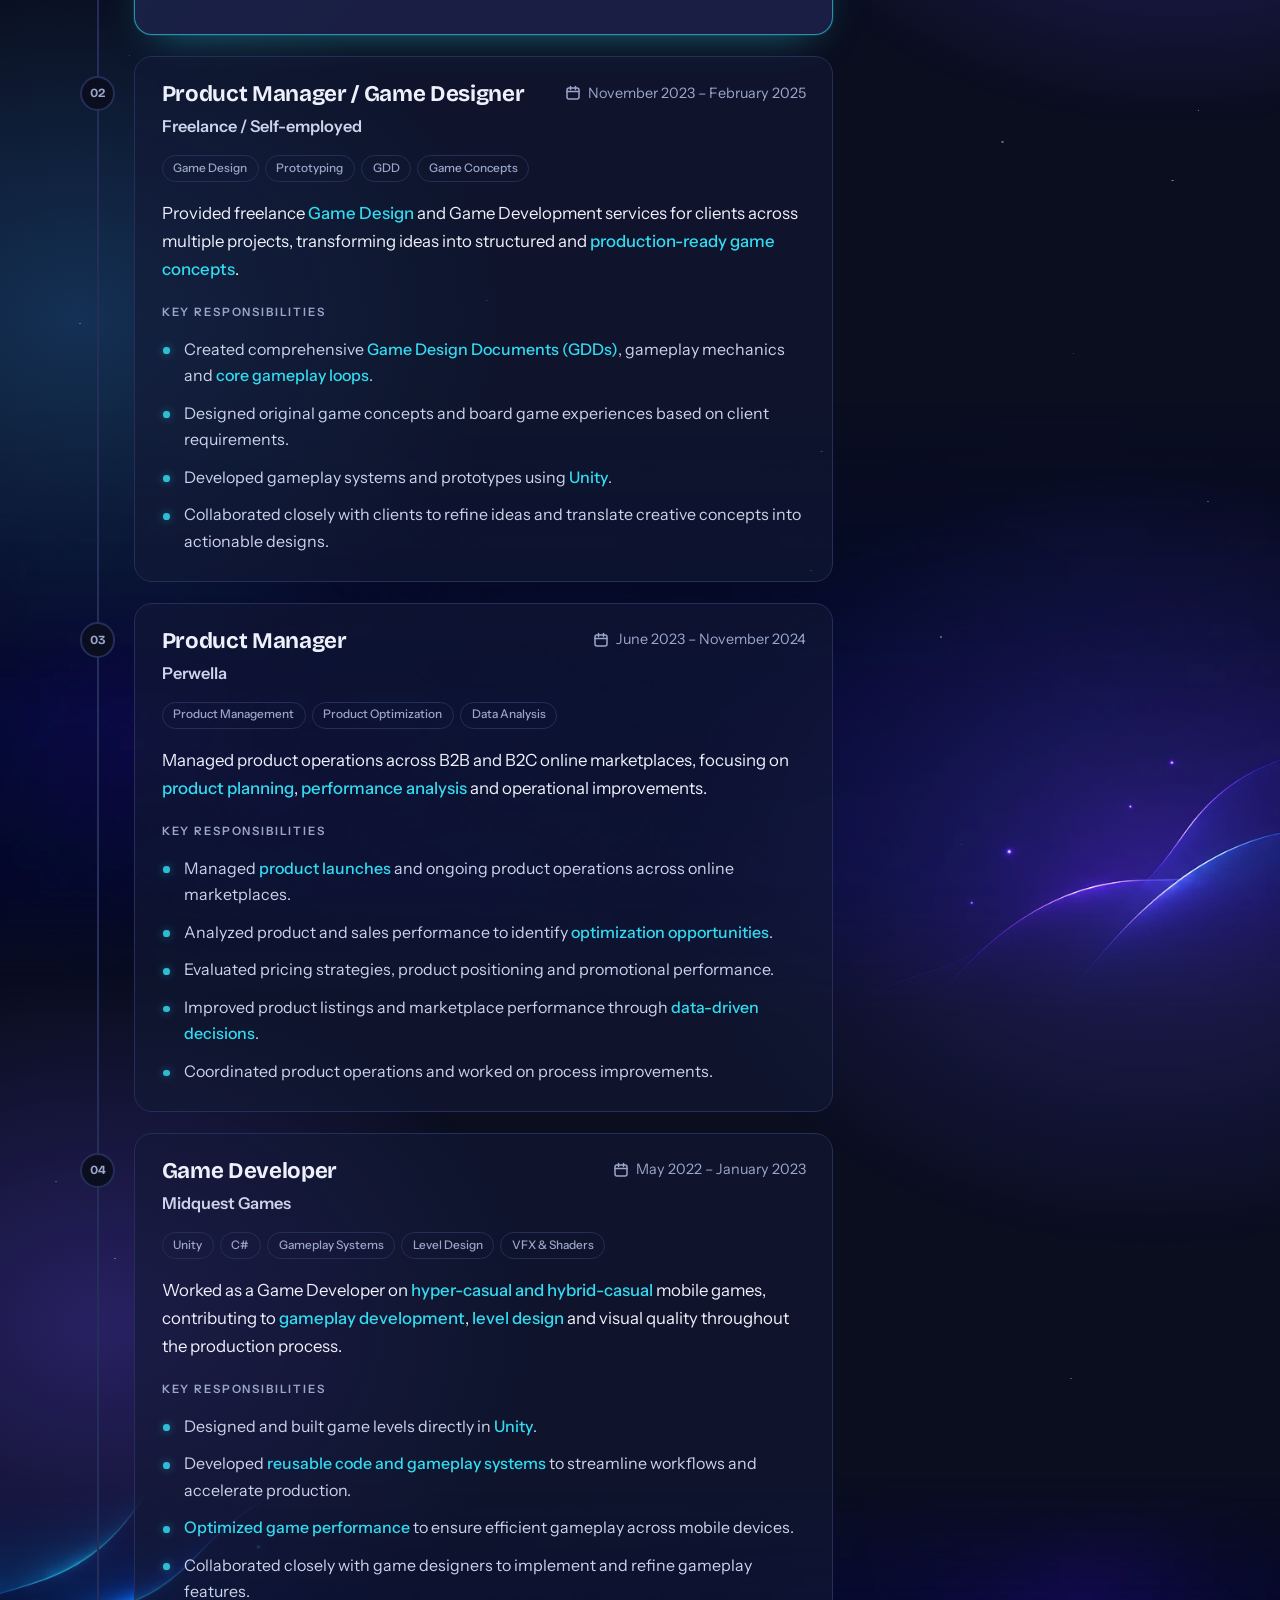
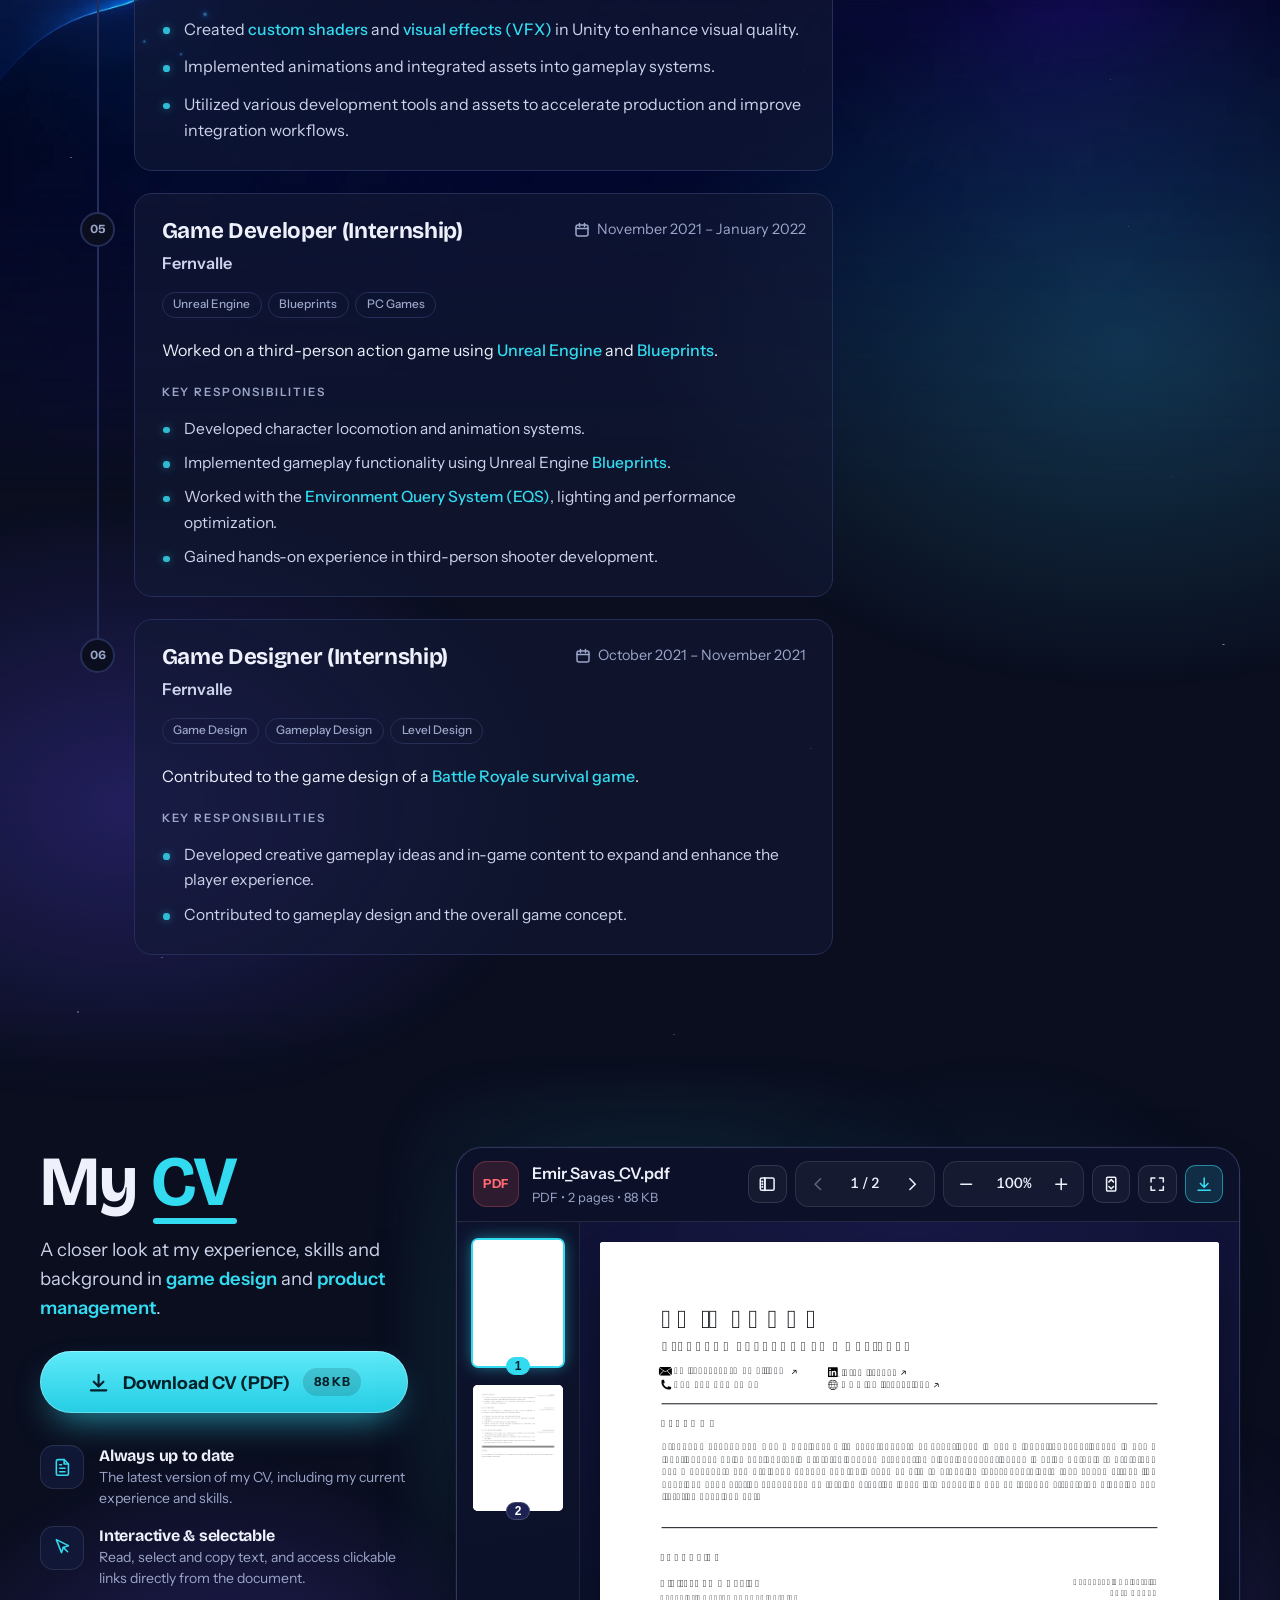
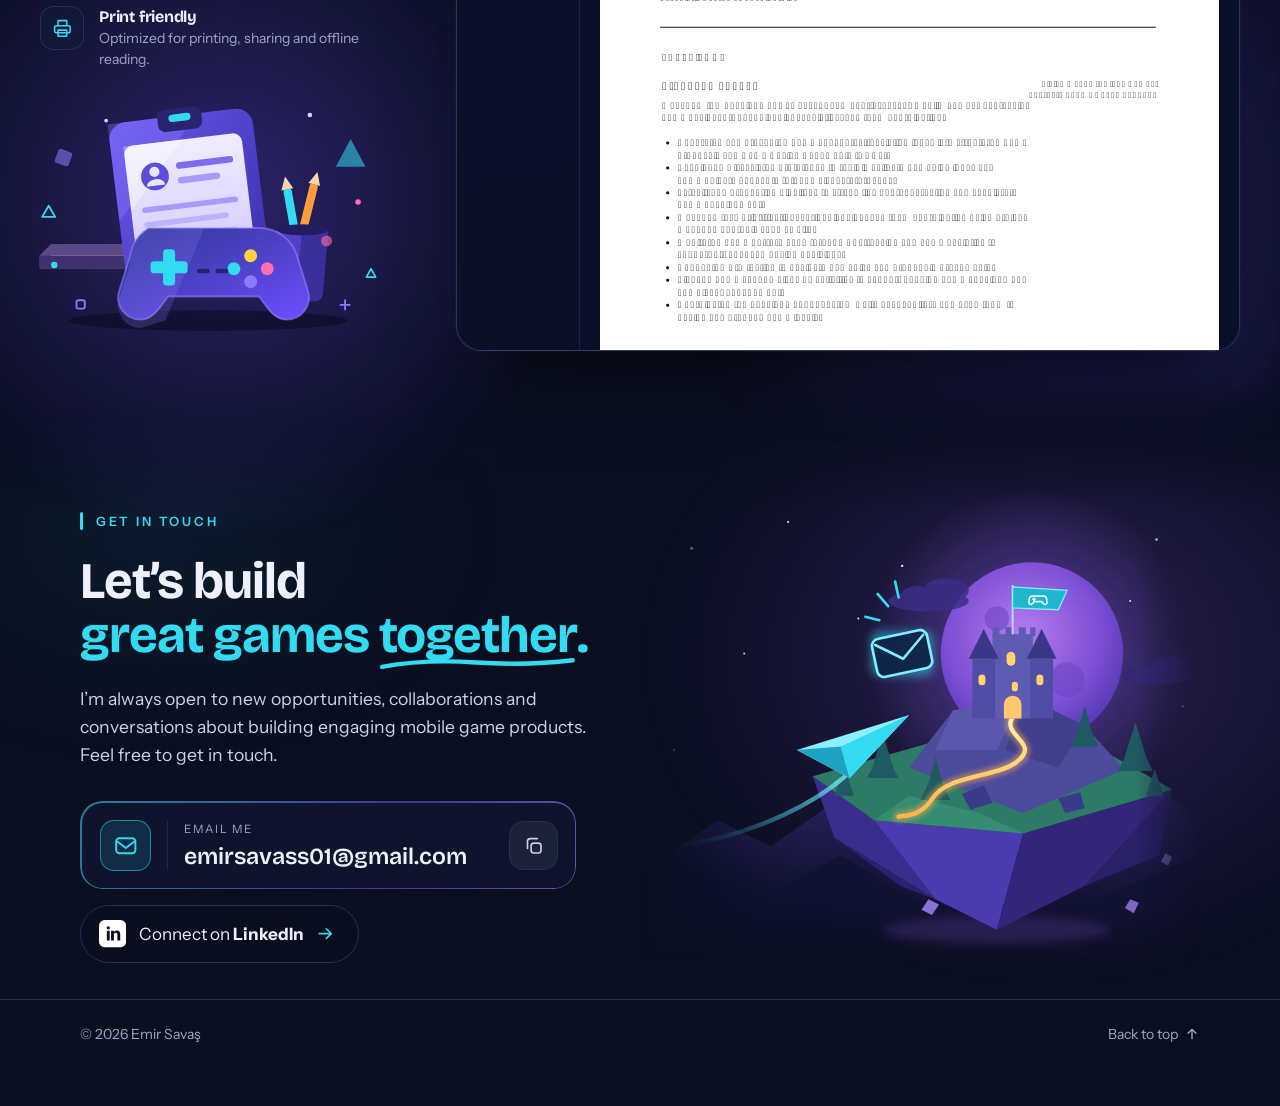
==== commit 0d004eab: "Emberborn: add edited gameplay video (gather, build, first night, big battle; drum track; bottom str" ====
--- a/index.html
+++ b/index.html
@@ -13,7 +13,7 @@
   <link rel="preconnect" href="https://fonts.gstatic.com" crossorigin>
   <link href="https://fonts.googleapis.com/css2?family=Bricolage+Grotesque:opsz,wght@12..96,500;12..96,700&family=Instrument+Sans:wght@400;500;600&display=swap" rel="stylesheet">
   <script>document.documentElement.classList.add("js");</script>
-  <link rel="stylesheet" href="style.css?v=85">
+  <link rel="stylesheet" href="style.css?v=86">
 </head>
 <body>
   <a class="skip" href="#about" id="skip-link">Skip to content</a>
@@ -299,9 +299,9 @@
     </div>
   </footer>
 
-  <script src="content.js?v=85"></script>
-  <script src="script.js?v=85"></script>
-  <script src="analytics.js?v=85"></script>
-  <script type="module" src="cv.js?v=85"></script>
+  <script src="content.js?v=86"></script>
+  <script src="script.js?v=86"></script>
+  <script src="analytics.js?v=86"></script>
+  <script type="module" src="cv.js?v=86"></script>
 </body>
 </html>
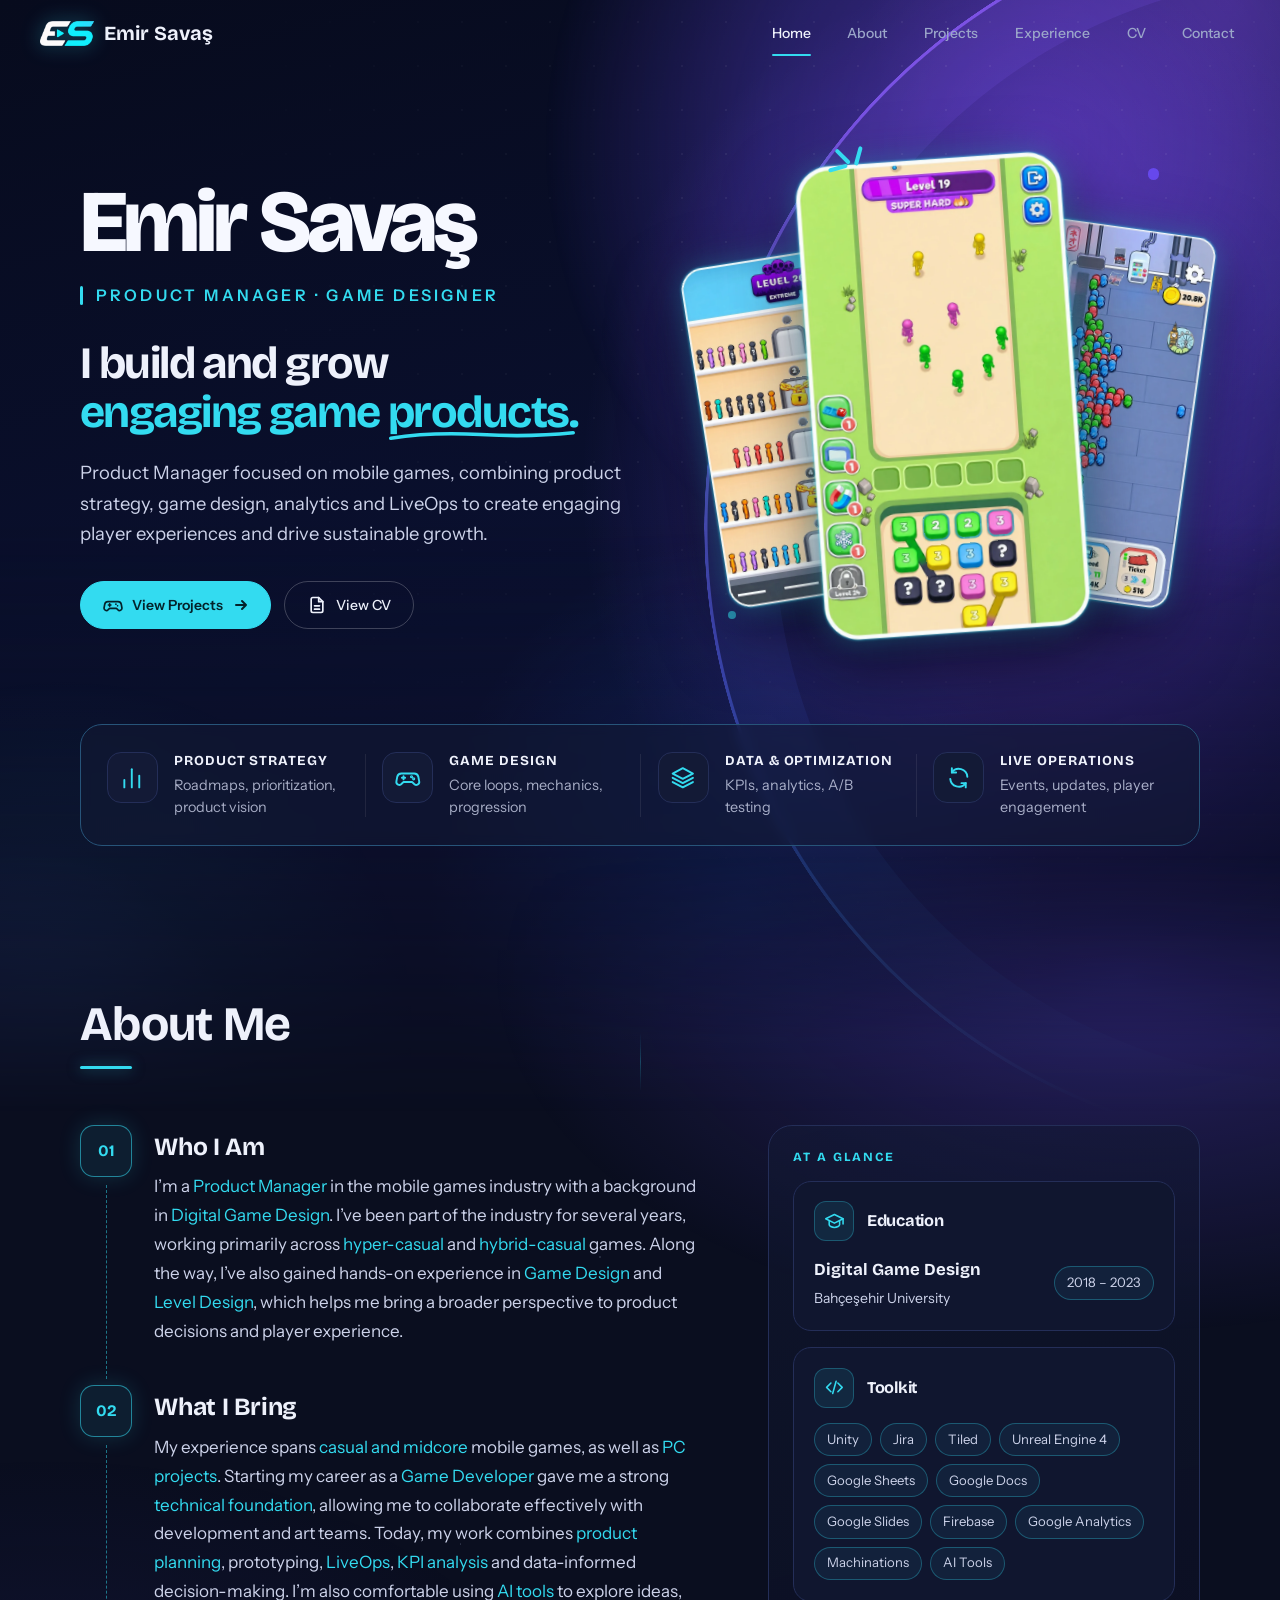
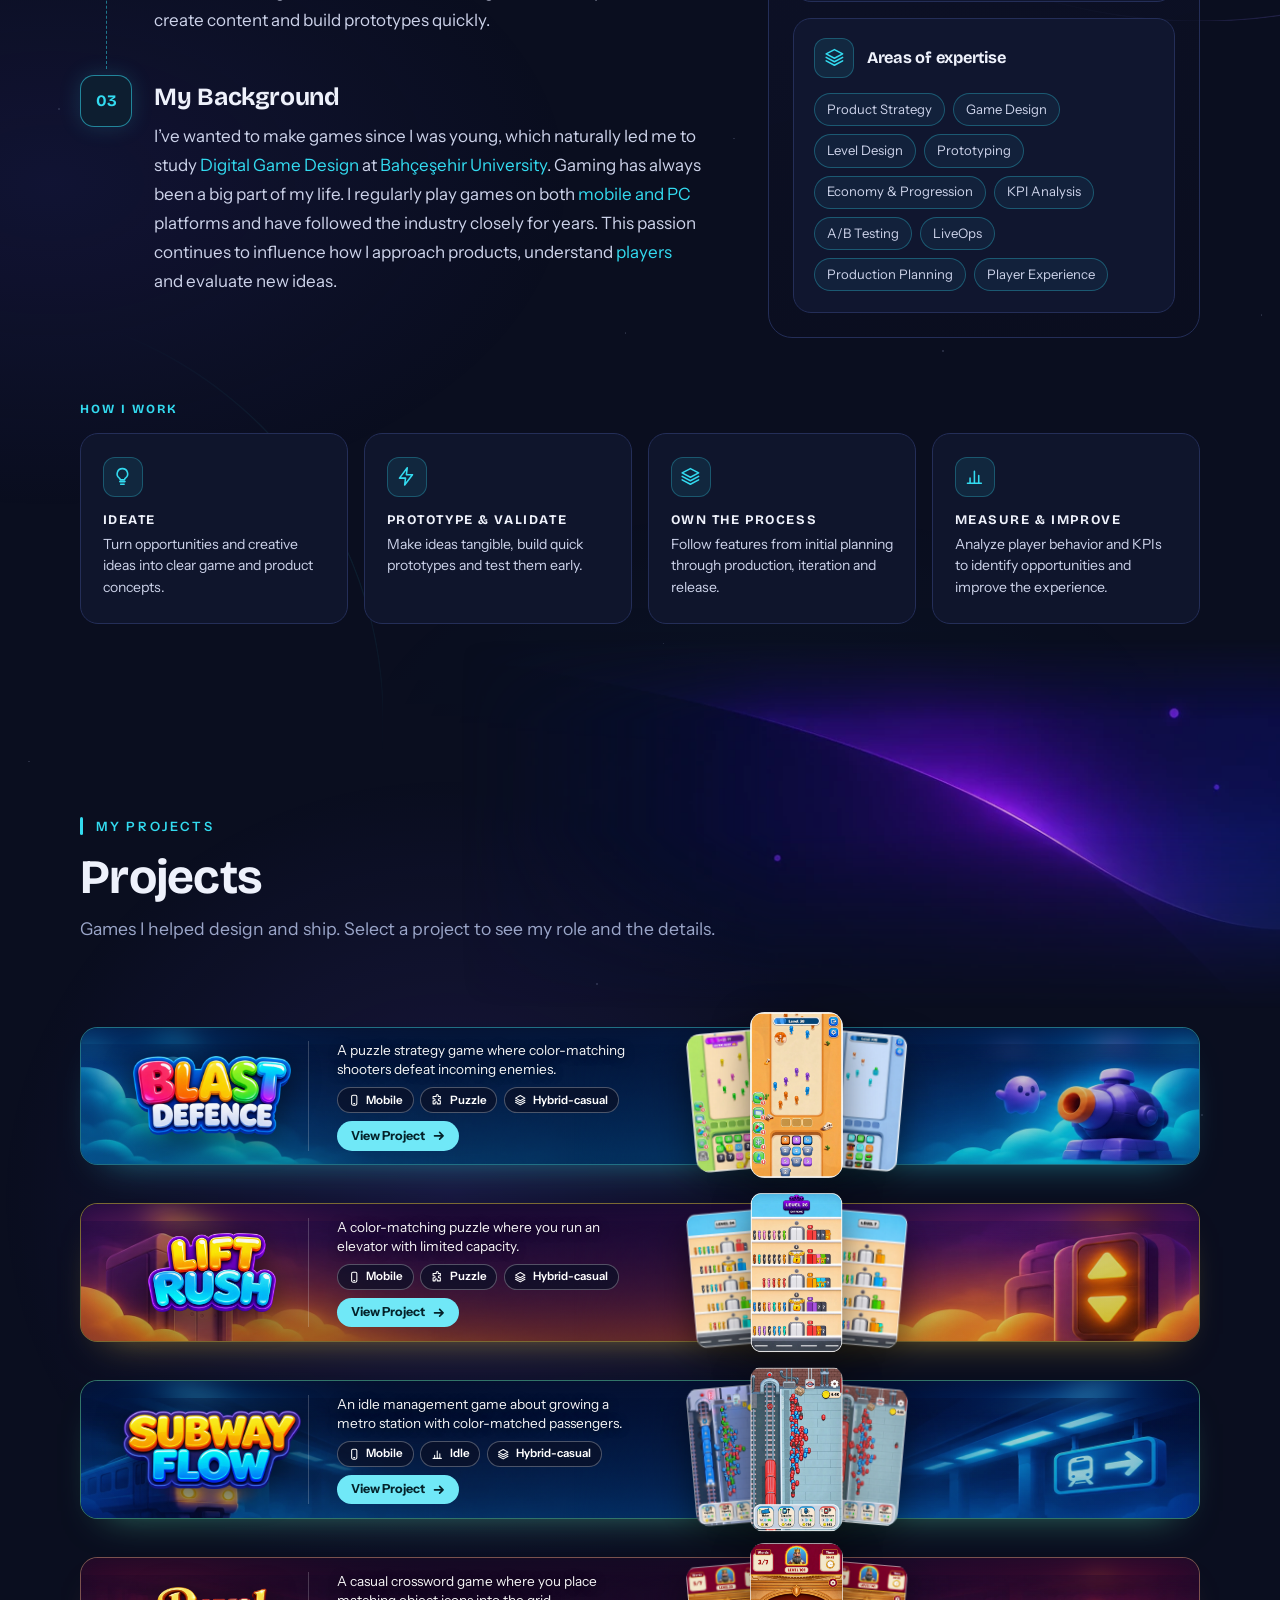
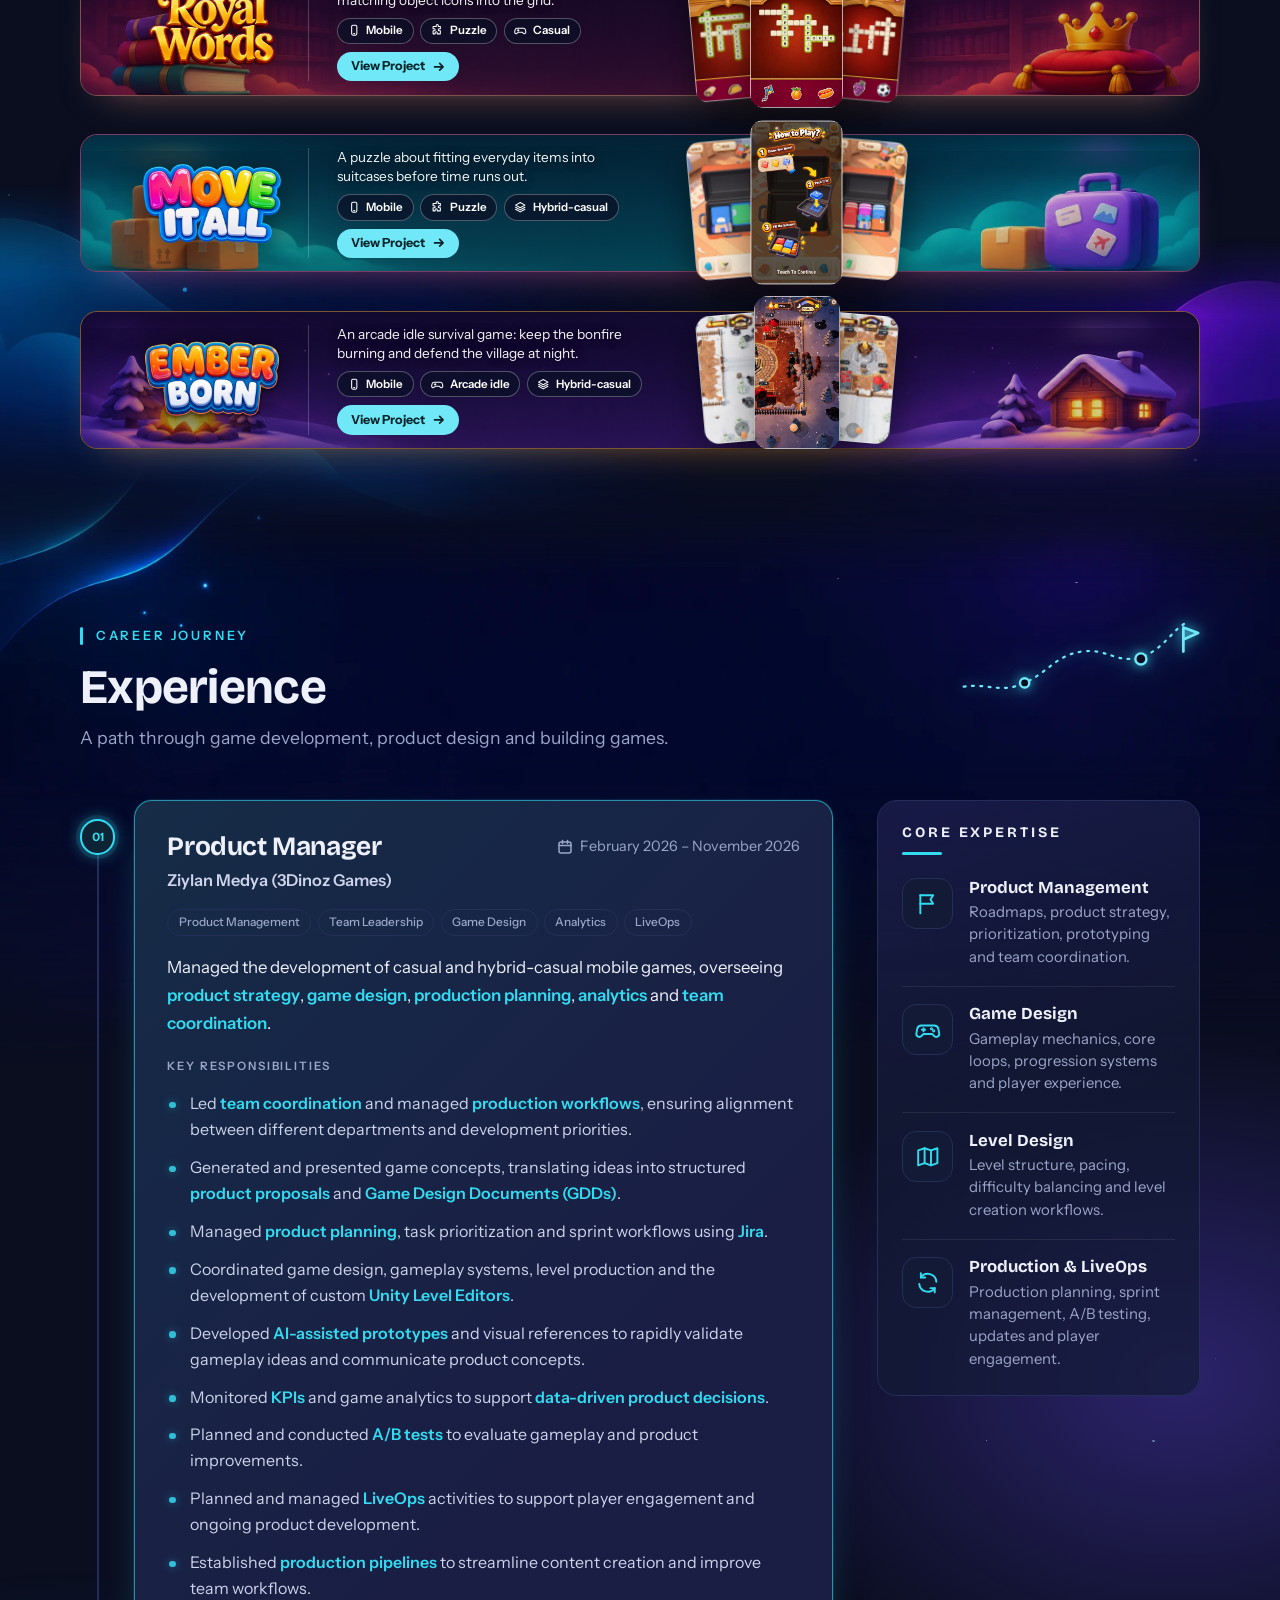
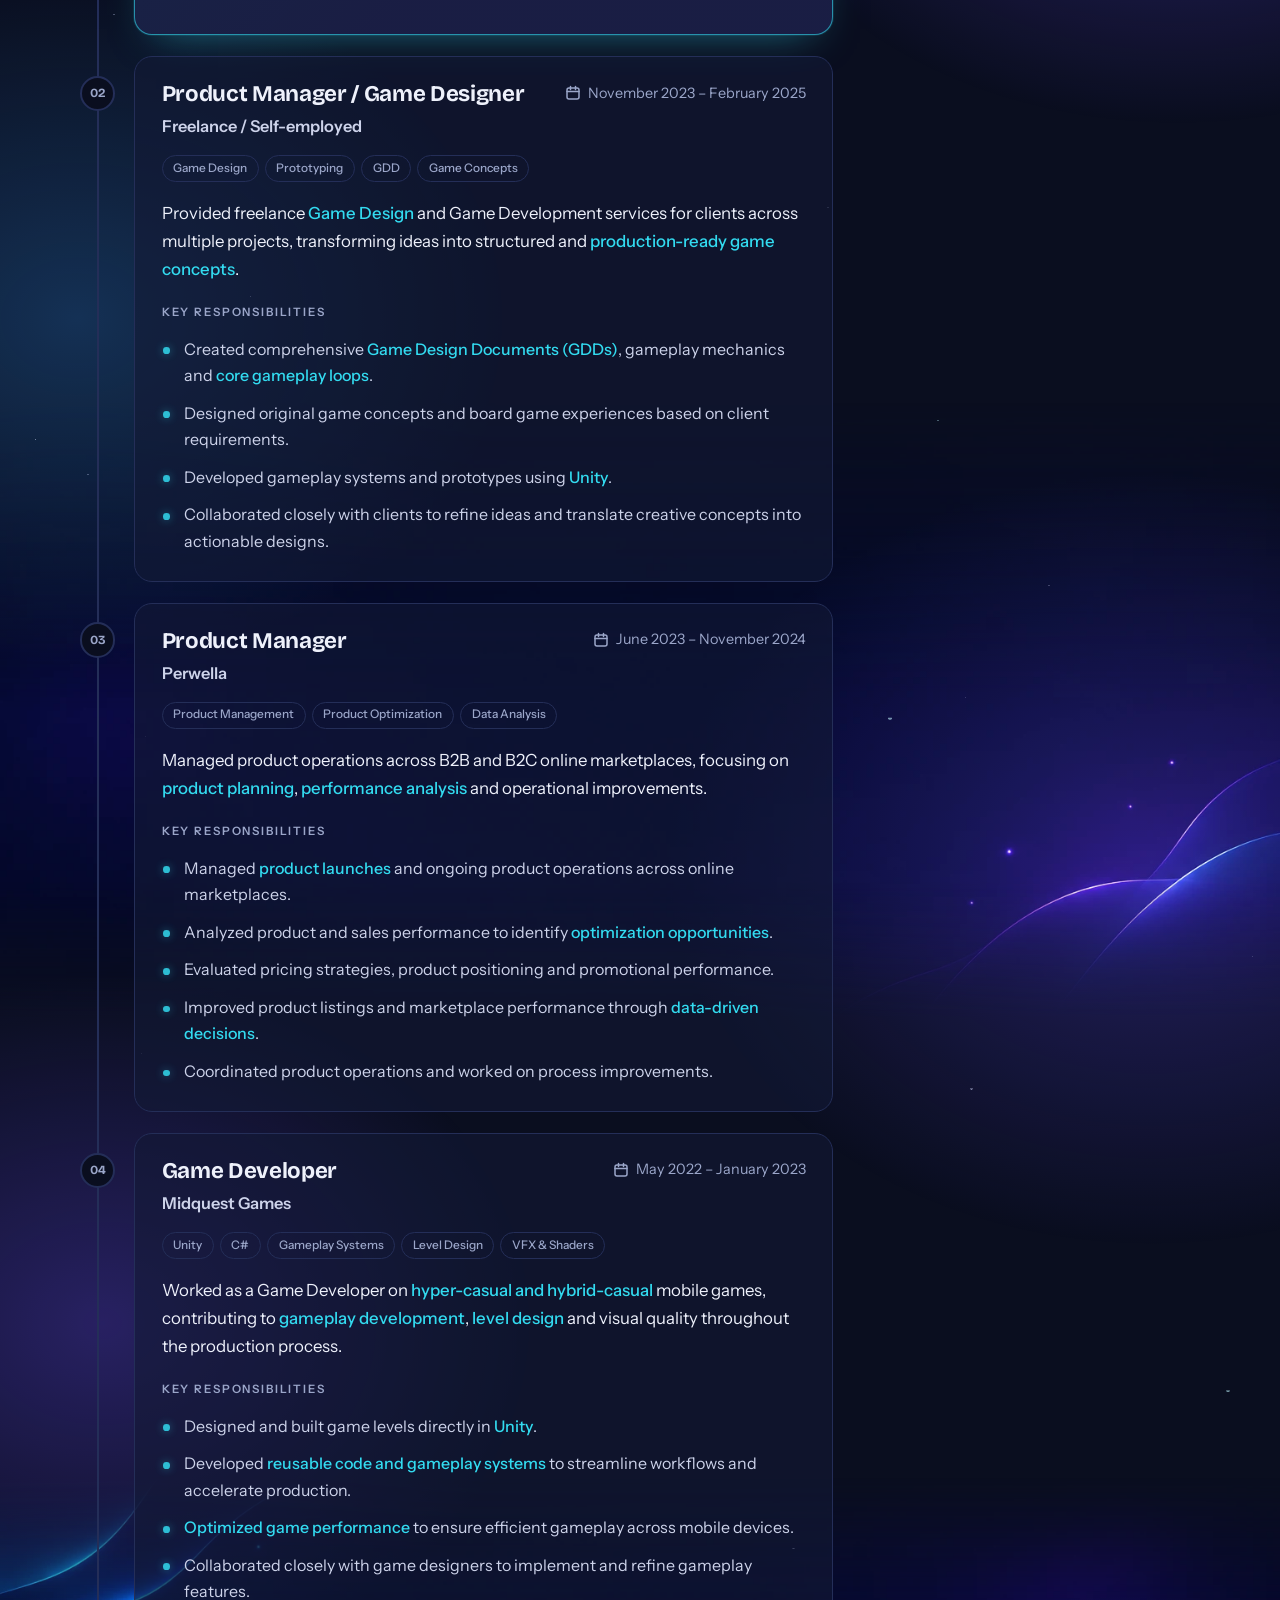
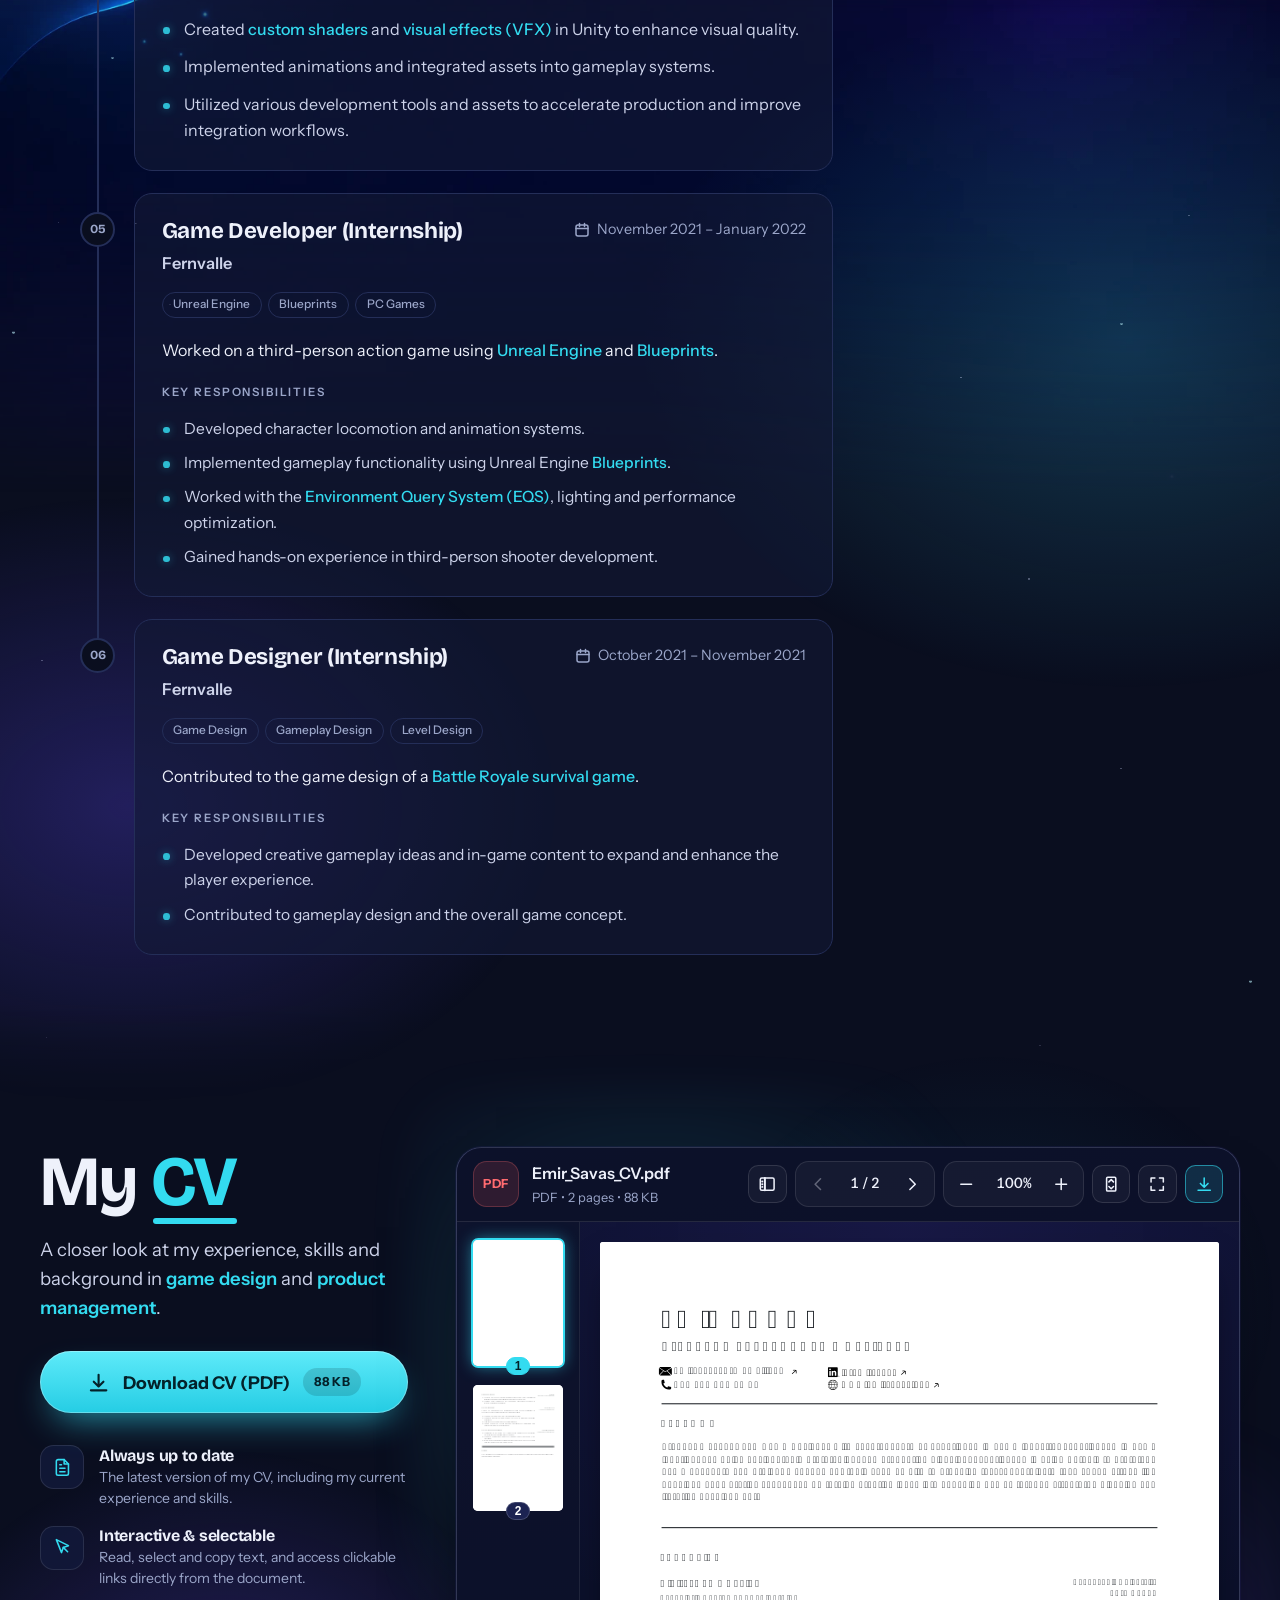
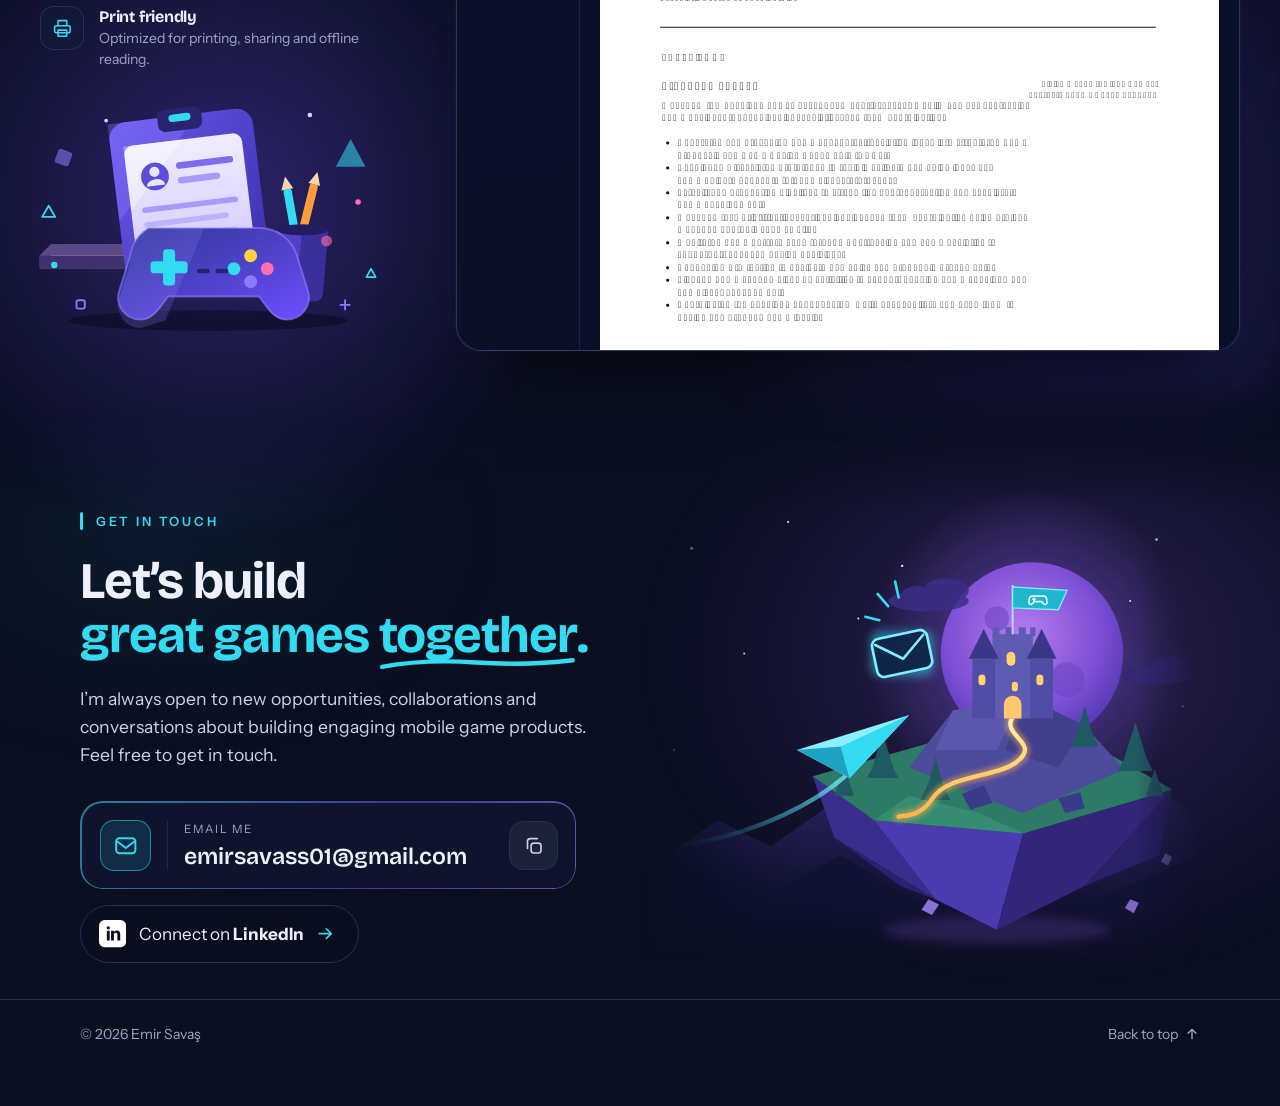
==== commit 8416abeb: "Emberborn: remove the black strip at the bottom of the game screenshots Co-Authored-By: Claude Opus " ====
--- a/index.html
+++ b/index.html
@@ -13,7 +13,7 @@
   <link rel="preconnect" href="https://fonts.gstatic.com" crossorigin>
   <link href="https://fonts.googleapis.com/css2?family=Bricolage+Grotesque:opsz,wght@12..96,500;12..96,700&family=Instrument+Sans:wght@400;500;600&display=swap" rel="stylesheet">
   <script>document.documentElement.classList.add("js");</script>
-  <link rel="stylesheet" href="style.css?v=86">
+  <link rel="stylesheet" href="style.css?v=87">
 </head>
 <body>
   <a class="skip" href="#about" id="skip-link">Skip to content</a>
@@ -299,9 +299,9 @@
     </div>
   </footer>
 
-  <script src="content.js?v=86"></script>
-  <script src="script.js?v=86"></script>
-  <script src="analytics.js?v=86"></script>
-  <script type="module" src="cv.js?v=86"></script>
+  <script src="content.js?v=87"></script>
+  <script src="script.js?v=87"></script>
+  <script src="analytics.js?v=87"></script>
+  <script type="module" src="cv.js?v=87"></script>
 </body>
 </html>
